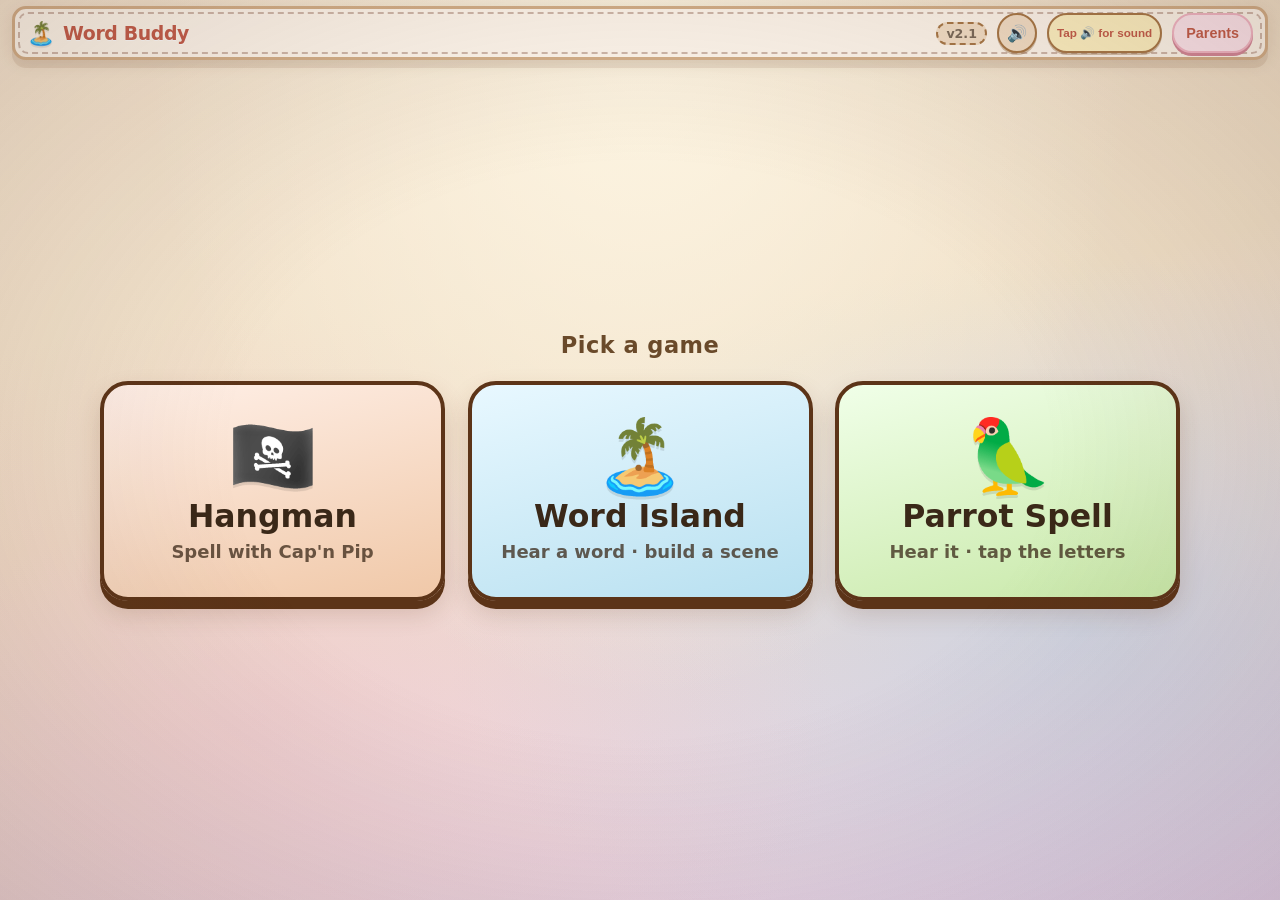
==== index.html @ f559cbad "Word Buddy v2.1: Parrot Spell — hear a word, tap letter tiles; per-game stars" ====
<!DOCTYPE html>
<html lang="en">
<head>
  <meta charset="UTF-8" />
  <meta name="viewport" content="width=device-width, initial-scale=1, viewport-fit=cover" />
  <meta name="theme-color" content="#E8886A" />
  <meta name="apple-mobile-web-app-capable" content="yes" />
  <meta name="apple-mobile-web-app-status-bar-style" content="default" />
  <meta name="apple-mobile-web-app-title" content="Word Buddy" />
  <meta name="application-name" content="Word Buddy" />
  <meta name="mobile-web-app-capable" content="yes" />
  <!-- Landscape is primary UX; orientation left free for Safari A2HS -->
  <meta name="description" content="Word Buddy: crafty spelling Hangman, Word Island build-a-scene, and Parrot Spell letter tiles. Savvas myView Grade 1 levels. Landscape-first for iPad. Offline PWA." />
  <link rel="manifest" href="manifest.webmanifest" />
  <link rel="icon" type="image/png" sizes="192x192" href="icons/icon-192.png" />
  <link rel="apple-touch-icon" href="icons/icon-192.png" />
  <link rel="stylesheet" href="css/style.css" />
  <title>Word Buddy — Hangman, Word Island &amp; Parrot Spell</title>
</head>
<body>
  <div id="app">
    <header class="top-bar">
      <button type="button" class="brand" id="btn-home" aria-label="Word Buddy home">
        <span class="brand-mark" aria-hidden="true">🏝️</span>
        <h1>Word Buddy</h1>
      </button>
      <div class="top-meta">
        <span class="version" title="App version">v2.1</span>
        <button type="button" id="btn-mute" class="mute-btn" aria-pressed="false" aria-label="Mute sound" title="Mute / unmute">🔊</button>
        <button type="button" id="sound-unlock-hint" class="sound-unlock-hint" aria-hidden="false" title="Tap to enable sound">Tap 🔊 for sound</button>
        <button type="button" id="btn-parents" class="linkish" aria-label="Parents: open word list">Parents</button>
      </div>
    </header>


    <!-- HOME MENU -->
    <main id="screen-home" class="screen" aria-label="Choose a game">
      <div class="home-hero">
        <p class="home-tag">Pick a game</p>
        <div class="home-games">
          <button type="button" id="home-hangman" class="home-game-card hangman-card">
            <span class="home-game-icon" aria-hidden="true">🏴‍☠️</span>
            <span class="home-game-title">Hangman</span>
            <span class="home-game-sub">Spell with Cap'n Pip</span>
          </button>
          <button type="button" id="home-island" class="home-game-card home-island-card">
            <span class="home-game-icon" aria-hidden="true">🏝️</span>
            <span class="home-game-title">Word Island</span>
            <span class="home-game-sub">Hear a word · build a scene</span>
          </button>
          <button type="button" id="home-spell" class="home-game-card home-spell-card">
            <span class="home-game-icon" aria-hidden="true">🦜</span>
            <span class="home-game-title">Parrot Spell</span>
            <span class="home-game-sub">Hear it · tap the letters</span>
          </button>
        </div>
      </div>
    </main>

    <!-- LEVEL MAP -->
    <main id="screen-map" class="screen hidden" aria-label="Level map">
      <div class="map-toolbar">
        <button type="button" id="map-back-home" class="btn secondary">← Games</button>
        <h2 id="map-title" class="map-title">Pick a week</h2>
        <button type="button" id="map-custom" class="btn secondary small hidden">My words</button>
      </div>
      <div id="level-map" class="level-map" role="list"></div>
    </main>

    <!-- PLAY SCREEN (Hangman) -->
    <main id="screen-play" class="screen hidden" aria-live="polite">
      <div class="game-nav">
        <button type="button" id="hangman-back" class="btn secondary small">← Weeks</button>
        <span id="hangman-level-label" class="game-level-label"></span>
      </div>
      <div id="confetti-layer" class="confetti-layer" aria-hidden="true"></div>
      <div id="ship-layer" class="ship-layer" aria-hidden="true">
        <div class="pirate-ship" aria-hidden="true">
          <svg class="pirate-ship-svg" viewBox="0 0 560 300" role="img" aria-label="Craft pirate galleon with Cap'n Pip">
            <defs>
              <linearGradient id="shipHullGrad" x1="0" y1="0" x2="0" y2="1">
                <stop offset="0%" stop-color="#E8C090"/>
                <stop offset="40%" stop-color="#C49050"/>
                <stop offset="100%" stop-color="#7A4820"/>
              </linearGradient>
              <linearGradient id="shipHullDark" x1="0" y1="0" x2="0" y2="1">
                <stop offset="0%" stop-color="#C49050"/>
                <stop offset="100%" stop-color="#5C3418"/>
              </linearGradient>
              <linearGradient id="sailFelt" x1="0" y1="0" x2="1" y2="1">
                <stop offset="0%" stop-color="#FFF8EE"/>
                <stop offset="100%" stop-color="#E8D4B8"/>
              </linearGradient>
              <linearGradient id="sailFeltWarm" x1="0" y1="0" x2="0" y2="1">
                <stop offset="0%" stop-color="#FFFCF5"/>
                <stop offset="100%" stop-color="#F0DCC0"/>
              </linearGradient>
              <linearGradient id="flagFelt" x1="0" y1="0" x2="1" y2="0">
                <stop offset="0%" stop-color="#E07060"/>
                <stop offset="100%" stop-color="#C45C4A"/>
              </linearGradient>
              <linearGradient id="deckFelt" x1="0" y1="0" x2="0" y2="1">
                <stop offset="0%" stop-color="#E0B878"/>
                <stop offset="100%" stop-color="#B88848"/>
              </linearGradient>
              <pattern id="shipCork" width="10" height="10" patternUnits="userSpaceOnUse">
                <circle cx="2" cy="3" r="1" fill="#A87848" opacity="0.35"/>
                <circle cx="7" cy="7" r="0.8" fill="#8B5A2B" opacity="0.25"/>
              </pattern>
              <radialGradient id="muzzleFlashGrad" cx="50%" cy="50%" r="50%">
                <stop offset="0%" stop-color="#FFF8C0" stop-opacity="1"/>
                <stop offset="45%" stop-color="#FFB040" stop-opacity="0.9"/>
                <stop offset="100%" stop-color="#E07040" stop-opacity="0"/>
              </radialGradient>
            </defs>

            <!-- soft water wake -->
            <ellipse class="ship-wake" cx="270" cy="268" rx="200" ry="16" fill="#A8E0F0" opacity="0.35"/>
            <path d="M50 262 Q160 248 270 262 T490 258" fill="none" stroke="#E8F8FF" stroke-width="3.5" stroke-dasharray="9 5" opacity="0.55"/>
            <path d="M80 272 Q200 266 300 274 T470 270" fill="none" stroke="#B8E8F5" stroke-width="2.5" stroke-dasharray="6 4" opacity="0.4"/>

            <!-- ===== HULL (classic multi-deck galleon, craft style) ===== -->
            <g class="ship-hull">
              <!-- lower hull belly -->
              <path d="M48 200
                       Q56 168 118 158
                       L420 152
                       Q500 156 528 188
                       Q520 210 500 228
                       Q420 252 270 258
                       Q120 252 56 228
                       Q44 216 48 200 Z"
                    fill="url(#shipHullGrad)" stroke="#5C3418" stroke-width="4"/>
              <path d="M48 200
                       Q56 168 118 158
                       L420 152
                       Q500 156 528 188
                       Q520 210 500 228
                       Q420 252 270 258
                       Q120 252 56 228
                       Q44 216 48 200 Z"
                    fill="url(#shipCork)" opacity="0.4"/>
              <!-- keel stripe -->
              <path d="M70 230 Q270 248 500 220" fill="none" stroke="#5C3418" stroke-width="3" opacity="0.45"/>

              <!-- mid deck / gun deck band -->
              <path d="M78 178 L455 170 Q478 172 490 186 L490 198 Q400 210 270 214 Q140 210 72 198 Z"
                    fill="url(#deckFelt)" stroke="#6B4226" stroke-width="2.5"/>
              <path d="M90 186 L470 178" fill="none" stroke="#8B5A2B" stroke-width="1.5" stroke-dasharray="5 3" opacity="0.5"/>

              <!-- forecastle (bow castle) -->
              <path d="M400 138 L500 142 L512 168 L400 168 Z"
                    fill="#D4A060" stroke="#6B4226" stroke-width="3"/>
              <path d="M400 138 L500 142 L512 168 L400 168 Z" fill="url(#shipCork)" opacity="0.3"/>
              <rect x="418" y="148" width="18" height="14" rx="3" fill="#8EC5E8" stroke="#5A90B0" stroke-width="2"/>
              <rect x="448" y="148" width="18" height="14" rx="3" fill="#8EC5E8" stroke="#5A90B0" stroke-width="2"/>
              <!-- bowsprit tip -->
              <path d="M512 155 L548 148 L512 162 Z" fill="#C49050" stroke="#6B4226" stroke-width="2"/>

              <!-- stern castle (aft) -->
              <path d="M55 130 L145 128 L152 178 L48 182 Q42 156 55 130 Z"
                    fill="#D4A060" stroke="#6B4226" stroke-width="3"/>
              <path d="M55 130 L145 128 L152 178 L48 182 Q42 156 55 130 Z" fill="url(#shipCork)" opacity="0.3"/>
              <!-- ornate stern windows (felt) -->
              <rect x="68" y="142" width="20" height="16" rx="3" fill="#8EC5E8" stroke="#5A90B0" stroke-width="2"/>
              <rect x="96" y="140" width="22" height="18" rx="3" fill="#8EC5E8" stroke="#5A90B0" stroke-width="2"/>
              <rect x="124" y="142" width="16" height="14" rx="3" fill="#8EC5E8" stroke="#5A90B0" stroke-width="2"/>
              <!-- gallery rail -->
              <path d="M58 132 L140 130" fill="none" stroke="#8B5A2B" stroke-width="2.5"/>
              <path d="M62 126 L62 132 M90 124 L90 131 M118 125 L118 131" stroke="#C49050" stroke-width="3" stroke-linecap="round"/>

              <!-- main cabin midships -->
              <rect x="210" y="132" width="100" height="42" rx="6" fill="#F4B07A" stroke="#C45C4A" stroke-width="3"/>
              <rect x="210" y="132" width="100" height="42" rx="6" fill="none" stroke="#E8886A" stroke-width="1.5" stroke-dasharray="3 2" opacity="0.55"/>
              <rect x="224" y="142" width="24" height="18" rx="3" fill="#8EC5E8" stroke="#5A90B0" stroke-width="2"/>
              <rect x="272" y="142" width="24" height="18" rx="3" fill="#8EC5E8" stroke="#5A90B0" stroke-width="2"/>

              <!-- gunwale rail stitch -->
              <path d="M70 168 Q180 158 300 160 T490 168" fill="none" stroke="#8B5A2B" stroke-width="2.5" stroke-dasharray="6 3" opacity="0.55"/>

              <!-- button portholes along hull -->
              <g class="ship-ports">
                <circle cx="175" cy="198" r="9" fill="#8EC5E8" stroke="#5A90B0" stroke-width="2.5"/>
                <circle cx="175" cy="198" r="3.5" fill="#FFF8EE" opacity="0.55"/>
                <circle cx="230" cy="200" r="9" fill="#8EC5E8" stroke="#5A90B0" stroke-width="2.5"/>
                <circle cx="230" cy="200" r="3.5" fill="#FFF8EE" opacity="0.55"/>
                <circle cx="285" cy="200" r="9" fill="#8EC5E8" stroke="#5A90B0" stroke-width="2.5"/>
                <circle cx="285" cy="200" r="3.5" fill="#FFF8EE" opacity="0.55"/>
                <circle cx="340" cy="198" r="9" fill="#8EC5E8" stroke="#5A90B0" stroke-width="2.5"/>
                <circle cx="340" cy="198" r="3.5" fill="#FFF8EE" opacity="0.55"/>
                <circle cx="395" cy="195" r="9" fill="#8EC5E8" stroke="#5A90B0" stroke-width="2.5"/>
                <circle cx="395" cy="195" r="3.5" fill="#FFF8EE" opacity="0.55"/>
              </g>

              <!-- ===== CANNONS (port broadside, craft barrels) ===== -->
              <g class="ship-cannons" aria-hidden="true">
                <!-- cannon 1 (aft) -->
                <g class="ship-cannon" transform="translate(165,188)">
                  <rect x="-6" y="-7" width="28" height="12" rx="3" fill="#4A4A58" stroke="#2A2A38" stroke-width="2"/>
                  <circle cx="-8" cy="-1" r="7" fill="#3A3A48" stroke="#1A1A28" stroke-width="1.5"/>
                  <rect x="18" y="-4" width="10" height="6" rx="1.5" fill="#2A2A38"/>
                  <circle class="cannon-flash cannon-flash-1" cx="-22" cy="-1" r="14" fill="url(#muzzleFlashGrad)"/>
                  <g class="cannon-smoke cannon-smoke-1">
                    <circle cx="-28" cy="-10" r="7" fill="#D8D0C8" opacity="0.55"/>
                    <circle cx="-38" cy="-18" r="5" fill="#E8E0D8" opacity="0.4"/>
                    <circle cx="-46" cy="-8" r="4" fill="#C8C0B8" opacity="0.35"/>
                  </g>
                  <circle class="cannon-ball cannon-ball-1" cx="-18" cy="-1" r="4.5" fill="#5A4A3A" stroke="#3A2A20" stroke-width="1"/>
                </g>
                <!-- cannon 2 (mid) -->
                <g class="ship-cannon" transform="translate(275,190)">
                  <rect x="-6" y="-7" width="28" height="12" rx="3" fill="#4A4A58" stroke="#2A2A38" stroke-width="2"/>
                  <circle cx="-8" cy="-1" r="7" fill="#3A3A48" stroke="#1A1A28" stroke-width="1.5"/>
                  <rect x="18" y="-4" width="10" height="6" rx="1.5" fill="#2A2A38"/>
                  <circle class="cannon-flash cannon-flash-2" cx="-22" cy="-1" r="14" fill="url(#muzzleFlashGrad)"/>
                  <g class="cannon-smoke cannon-smoke-2">
                    <circle cx="-28" cy="-10" r="7" fill="#D8D0C8" opacity="0.55"/>
                    <circle cx="-38" cy="-18" r="5" fill="#E8E0D8" opacity="0.4"/>
                    <circle cx="-46" cy="-8" r="4" fill="#C8C0B8" opacity="0.35"/>
                  </g>
                  <circle class="cannon-ball cannon-ball-2" cx="-18" cy="-1" r="4.5" fill="#5A4A3A" stroke="#3A2A20" stroke-width="1"/>
                </g>
                <!-- cannon 3 (fore) -->
                <g class="ship-cannon" transform="translate(385,186)">
                  <rect x="-6" y="-7" width="28" height="12" rx="3" fill="#4A4A58" stroke="#2A2A38" stroke-width="2"/>
                  <circle cx="-8" cy="-1" r="7" fill="#3A3A48" stroke="#1A1A28" stroke-width="1.5"/>
                  <rect x="18" y="-4" width="10" height="6" rx="1.5" fill="#2A2A38"/>
                  <circle class="cannon-flash cannon-flash-3" cx="-22" cy="-1" r="14" fill="url(#muzzleFlashGrad)"/>
                  <g class="cannon-smoke cannon-smoke-3">
                    <circle cx="-28" cy="-10" r="7" fill="#D8D0C8" opacity="0.55"/>
                    <circle cx="-38" cy="-18" r="5" fill="#E8E0D8" opacity="0.4"/>
                    <circle cx="-46" cy="-8" r="4" fill="#C8C0B8" opacity="0.35"/>
                  </g>
                  <circle class="cannon-ball cannon-ball-3" cx="-18" cy="-1" r="4.5" fill="#5A4A3A" stroke="#3A2A20" stroke-width="1"/>
                </g>
              </g>
            </g>

            <!-- ===== MASTS + SAILS + RIGGING (3-mast tall ship) ===== -->
            <g class="ship-rig">
              <!-- mizzen (aft) -->
              <rect x="118" y="18" width="7" height="120" rx="2.5" fill="#C49050" stroke="#6B4226" stroke-width="2"/>
              <!-- main -->
              <rect x="248" y="2" width="8" height="140" rx="3" fill="#C49050" stroke="#6B4226" stroke-width="2"/>
              <!-- fore -->
              <rect x="378" y="14" width="7" height="128" rx="2.5" fill="#C49050" stroke="#6B4226" stroke-width="2"/>

              <!-- yards (crossbeams) -->
              <rect x="78" y="36" width="88" height="5" rx="2" fill="#B88848" stroke="#6B4226" stroke-width="1.5"/>
              <rect x="88" y="78" width="72" height="4" rx="2" fill="#B88848" stroke="#6B4226" stroke-width="1.2"/>
              <rect x="198" y="18" width="110" height="6" rx="2" fill="#B88848" stroke="#6B4226" stroke-width="1.5"/>
              <rect x="208" y="58" width="96" height="5" rx="2" fill="#B88848" stroke="#6B4226" stroke-width="1.2"/>
              <rect x="218" y="98" width="80" height="4" rx="2" fill="#B88848" stroke="#6B4226" stroke-width="1.2"/>
              <rect x="338" y="30" width="90" height="5" rx="2" fill="#B88848" stroke="#6B4226" stroke-width="1.5"/>
              <rect x="348" y="72" width="76" height="4" rx="2" fill="#B88848" stroke="#6B4226" stroke-width="1.2"/>

              <!-- mizzen sails -->
              <path d="M125 42 L125 100 L185 88 L185 48 Z" fill="url(#sailFelt)" stroke="#C49A5C" stroke-width="2.5"/>
              <path d="M130 52 L178 58 M130 70 L176 74 M130 88 L174 90" fill="none" stroke="#D4B08A" stroke-width="1.4" stroke-dasharray="4 3" opacity="0.7"/>
              <path d="M125 84 L125 118 L168 108 L168 90 Z" fill="url(#sailFeltWarm)" stroke="#C49A5C" stroke-width="2"/>

              <!-- main sails (biggest) -->
              <path d="M256 24 L256 110 L338 92 L338 36 Z" fill="url(#sailFelt)" stroke="#C49A5C" stroke-width="3"/>
              <path d="M262 36 L328 44 M262 58 L326 64 M262 80 L324 84 M262 98 L320 100" fill="none" stroke="#D4B08A" stroke-width="1.5" stroke-dasharray="4 3" opacity="0.7"/>
              <path d="M256 64 L256 120 L320 108 L320 72 Z" fill="url(#sailFeltWarm)" stroke="#C49A5C" stroke-width="2.5"/>
              <path d="M256 105 L256 138 L300 128 L300 112 Z" fill="url(#sailFelt)" stroke="#C49A5C" stroke-width="2"/>

              <!-- fore sails -->
              <path d="M385 36 L385 105 L448 90 L448 44 Z" fill="url(#sailFelt)" stroke="#C49A5C" stroke-width="2.5"/>
              <path d="M390 48 L440 54 M390 68 L438 72 M390 88 L434 90" fill="none" stroke="#D4B08A" stroke-width="1.4" stroke-dasharray="4 3" opacity="0.7"/>
              <path d="M385 78 L385 120 L430 110 L430 86 Z" fill="url(#sailFeltWarm)" stroke="#C49A5C" stroke-width="2"/>

              <!-- staysail / jib toward bowsprit -->
              <path d="M385 48 L520 145 L385 130 Z" fill="url(#sailFelt)" stroke="#C49A5C" stroke-width="2" opacity="0.92"/>
              <path d="M395 70 L480 130 M400 95 L455 128" fill="none" stroke="#D4B08A" stroke-width="1.2" stroke-dasharray="3 2" opacity="0.55"/>

              <!-- yarn / twine rigging -->
              <g class="ship-rigging" fill="none" stroke="#C4A070" stroke-width="1.8" opacity="0.8">
                <path d="M121 20 L90 40 M121 20 L160 40"/>
                <path d="M121 40 L88 80 M121 40 L162 78"/>
                <path d="M252 6 L200 22 M252 6 L308 22"/>
                <path d="M252 22 L205 60 M252 22 L305 58"/>
                <path d="M252 60 L215 100 M252 60 L295 98"/>
                <path d="M381 16 L345 34 M381 16 L420 34"/>
                <path d="M381 34 L350 74 M381 34 L422 72"/>
                <!-- shrouds to hull -->
                <path d="M122 130 L95 168 M122 130 L148 168"/>
                <path d="M252 140 L220 170 M252 140 L285 170"/>
                <path d="M381 135 L355 165 M381 135 L410 165"/>
                <!-- stay lines between masts -->
                <path d="M125 30 L252 12 M252 20 L385 24" stroke-dasharray="5 3"/>
              </g>

              <!-- kid-safe craft flag (smiley skull — original, not IP) -->
              <g class="ship-flag" transform="translate(252,0)">
                <path d="M4 8 L4 -2 L68 10 L4 22 Z" fill="url(#flagFelt)" stroke="#8B3A30" stroke-width="2"/>
                <circle cx="28" cy="10" r="6" fill="#FFF8EE"/>
                <circle cx="42" cy="10" r="6" fill="#FFF8EE"/>
                <circle cx="28" cy="10" r="2.2" fill="#3A3A48"/>
                <circle cx="42" cy="10" r="2.2" fill="#3A3A48"/>
                <path d="M30 16 Q35 20 40 16" fill="none" stroke="#FFF8EE" stroke-width="2" stroke-linecap="round"/>
                <path d="M22 14 L48 18 M48 14 L22 18" stroke="#FFF8EE" stroke-width="2" stroke-linecap="round"/>
              </g>
            </g>

            <!-- craft crow on main mast -->
            <g transform="translate(240,0)">
              <ellipse cx="8" cy="6" rx="7" ry="5" fill="#5A7088" stroke="#3A4858" stroke-width="1.5"/>
              <path d="M2 4 Q-4 -2 2 2" fill="#5A7088"/>
              <circle cx="11" cy="5" r="1.2" fill="#FFE08A"/>
            </g>

            <!-- ===== CAP'N PIP on deck (celebrating) ===== -->
            <g class="ship-pip" transform="translate(330,100) scale(0.95)" aria-hidden="true">
              <g class="ship-pip-bounce">
              <!-- legs + boots -->
              <path d="M-10 52 L-12 72" fill="none" stroke="#5A8AD0" stroke-width="8" stroke-linecap="round"/>
              <path d="M10 52 L12 72" fill="none" stroke="#5A8AD0" stroke-width="8" stroke-linecap="round"/>
              <path d="M-22 70 L-2 70 L-1 80 L-23 80 Z" fill="#3A3A48" stroke="#1A1A28" stroke-width="1.2"/>
              <path d="M2 70 L22 70 L23 80 L1 80 Z" fill="#3A3A48" stroke="#1A1A28" stroke-width="1.2"/>
              <!-- body: striped shirt + red coat -->
              <path d="M-16 18 L16 18 L20 54 L-20 54 Z" fill="#F8F4FF" stroke="#5A8AD0" stroke-width="2"/>
              <line x1="-15" y1="26" x2="15" y2="26" stroke="#5A8AD0" stroke-width="3.5"/>
              <line x1="-16" y1="34" x2="16" y2="34" stroke="#5A8AD0" stroke-width="3.5"/>
              <line x1="-17" y1="42" x2="17" y2="42" stroke="#5A8AD0" stroke-width="3.5"/>
              <line x1="-18" y1="50" x2="18" y2="50" stroke="#5A8AD0" stroke-width="3.5"/>
              <path d="M-20 16 L0 20 L20 16 L24 46 L14 54 L-14 54 L-24 46 Z" fill="#D05048" fill-opacity="0.95" stroke="#8B2E28" stroke-width="2"/>
              <circle cx="-4" cy="30" r="3" fill="#F0D060" stroke="#C4A020" stroke-width="1"/>
              <circle cx="4" cy="30" r="3" fill="#F0D060" stroke="#C4A020" stroke-width="1"/>
              <circle cx="-4" cy="40" r="3" fill="#F0D060" stroke="#C4A020" stroke-width="1"/>
              <circle cx="4" cy="40" r="3" fill="#F0D060" stroke="#C4A020" stroke-width="1"/>
              <!-- arms raised celebrate -->
              <g class="ship-pip-arms">
                <path d="M-18 22 Q-34 6 -40 -8" fill="none" stroke="#F0C898" stroke-width="7" stroke-linecap="round"/>
                <circle cx="-41" cy="-10" r="5.5" fill="#F0C898" stroke="#C48858" stroke-width="1.5"/>
                <path d="M18 22 Q34 4 42 -10" fill="none" stroke="#F0C898" stroke-width="7" stroke-linecap="round"/>
                <circle cx="43" cy="-12" r="5.5" fill="#F0C898" stroke="#C48858" stroke-width="1.5"/>
              </g>
              <!-- head -->
              <circle cx="0" cy="-6" r="20" fill="#F0C898" stroke="#C48858" stroke-width="2.5"/>
              <ellipse cx="0" cy="-2" rx="14" ry="12" fill="#F8D8B0" opacity="0.4"/>
              <!-- bandana + hat -->
              <path d="M-18 -14 Q0 -30 18 -14 L18 -4 Q0 -18 -18 -4 Z" fill="#E07060" stroke="#B04840" stroke-width="1.5"/>
              <ellipse cx="0" cy="-22" rx="23" ry="7" fill="#3A3A48" stroke="#1A1A28" stroke-width="1.5"/>
              <path d="M-16 -22 Q-14 -40 0 -42 Q14 -40 16 -22 Z" fill="#3A3A48" stroke="#1A1A28" stroke-width="1.5"/>
              <circle cx="0" cy="-32" r="5.5" fill="#FFF8E8" stroke="#C4B898" stroke-width="1"/>
              <circle cx="-2" cy="-33" r="1.2" fill="#3A3A48"/>
              <circle cx="2" cy="-33" r="1.2" fill="#3A3A48"/>
              <path d="M-6 -27 L6 -24 M6 -27 L-6 -24" stroke="#FFF8E8" stroke-width="1.6" stroke-linecap="round"/>
              <!-- yarn knot -->
              <circle cx="18" cy="-8" r="4.5" fill="#C45048" stroke="#903830" stroke-width="1"/>
              <path d="M20 -9 L28 -16 M20 -6 L30 -2" stroke="#C45048" stroke-width="3" stroke-linecap="round"/>
              <!-- eye + patch + smile -->
              <circle cx="-7" cy="-4" r="4" fill="#FFF8E8" stroke="#5A4A3A" stroke-width="1.5"/>
              <circle cx="-7" cy="-4" r="2" fill="#3A4A5A"/>
              <circle cx="-6" cy="-5" r="0.8" fill="#fff" opacity="0.8"/>
              <ellipse cx="8" cy="-4" rx="5.5" ry="4.5" fill="#2A2A38" stroke="#1A1A28" stroke-width="1"/>
              <path d="M-16 -10 Q0 -16 16 -10" fill="none" stroke="#2A2A38" stroke-width="2.2" stroke-linecap="round"/>
              <path d="M-8 6 Q0 16 10 6" fill="none" stroke="#8B5A3A" stroke-width="2" stroke-linecap="round" stroke-dasharray="2.5 1.5"/>
              <circle cx="-14" cy="2" r="3" fill="#F4A090" opacity="0.5"/>
              <circle cx="14" cy="2" r="3" fill="#F4A090" opacity="0.5"/>
              <!-- tiny sparkle celebrate -->
              <g class="ship-pip-sparkles">
                <path d="M-48 -18 l2 5 5 2 -5 2 -2 5 -2 -5 -5 -2 5 -2 z" fill="#FFE08A" opacity="0.9"/>
                <path d="M48 -22 l1.5 4 4 1.5 -4 1.5 -1.5 4 -1.5 -4 -4 -1.5 4 -1.5 z" fill="#FFD93D" opacity="0.85"/>
              </g>
              </g>
            </g>

          </svg>
        </div>
      </div>

      <div class="play-layout">
      <section class="stage beach-stage" aria-label="Craft beach pirate buddy stage">
        <div class="beach-frame">
          <svg id="hangman" viewBox="0 0 360 280" role="img" aria-labelledby="hangman-title">
            <title id="hangman-title">Craft-world pirate buddy hanging from a cartoon noose under a big cardboard gallows</title>
            <defs>
              <!-- Felt sky -->
              <linearGradient id="skyGrad" x1="0" y1="0" x2="0" y2="1">
                <stop offset="0%" stop-color="#C8E4F5"/>
                <stop offset="55%" stop-color="#D8ECF8"/>
                <stop offset="100%" stop-color="#E8F4FA"/>
              </linearGradient>
              <!-- Fabric water -->
              <linearGradient id="waterGrad" x1="0" y1="0" x2="0" y2="1">
                <stop offset="0%" stop-color="#6EC4D8"/>
                <stop offset="100%" stop-color="#4AA8C0"/>
              </linearGradient>
              <!-- Cork / felt sand -->
              <linearGradient id="sandGrad" x1="0" y1="0" x2="0" y2="1">
                <stop offset="0%" stop-color="#F0D8A8"/>
                <stop offset="100%" stop-color="#D8B878"/>
              </linearGradient>
              <!-- Cardboard wood -->
              <linearGradient id="woodGrad" x1="0" y1="0" x2="1" y2="1">
                <stop offset="0%" stop-color="#E0B878"/>
                <stop offset="50%" stop-color="#C49050"/>
                <stop offset="100%" stop-color="#A87038"/>
              </linearGradient>
              <linearGradient id="plankGrad" x1="0" y1="0" x2="0" y2="1">
                <stop offset="0%" stop-color="#E8C090"/>
                <stop offset="100%" stop-color="#C08848"/>
              </linearGradient>
              <pattern id="feltDots" width="12" height="12" patternUnits="userSpaceOnUse">
                <circle cx="3" cy="3" r="1.2" fill="#fff" opacity="0.25"/>
                <circle cx="9" cy="8" r="0.9" fill="#A8C8E0" opacity="0.2"/>
              </pattern>
              <pattern id="fabricWeave" width="8" height="8" patternUnits="userSpaceOnUse">
                <path d="M0 4 H8 M4 0 V8" stroke="#3A90A8" stroke-width="0.6" opacity="0.25"/>
              </pattern>
              <pattern id="corkSpeck" width="10" height="10" patternUnits="userSpaceOnUse">
                <circle cx="2" cy="3" r="1" fill="#B88850" opacity="0.35"/>
                <circle cx="7" cy="7" r="0.8" fill="#A07040" opacity="0.25"/>
              </pattern>
              <clipPath id="stageClip">
                <rect x="0" y="0" width="360" height="280" rx="16"/>
              </clipPath>
            </defs>

            <g clip-path="url(#stageClip)">
              <!-- ===== CRAFT BEACH DIORAMA ===== -->
              <g id="beach-bg" aria-hidden="true">
                <rect x="0" y="0" width="360" height="280" fill="url(#skyGrad)"/>
                <rect x="0" y="0" width="360" height="150" fill="url(#feltDots)"/>
                <!-- felt sun (button-ish) -->
                <circle cx="300" cy="38" r="26" fill="#FFE08A" stroke="#E8C060" stroke-width="3"/>
                <circle cx="300" cy="38" r="18" fill="none" stroke="#F0D070" stroke-width="1.5" stroke-dasharray="3 3" opacity="0.7"/>
                <circle cx="292" cy="32" r="3" fill="#FFF8D0" opacity="0.7"/>
                <!-- v1.8: water/horizon palms removed; sand palm kept below -->
                <!-- fabric ocean -->
                <path d="M0 138 Q90 122 180 138 T360 136 L360 188 L0 188 Z" fill="url(#waterGrad)"/>
                <path d="M0 138 Q90 122 180 138 T360 136 L360 188 L0 188 Z" fill="url(#fabricWeave)"/>
                <!-- yarn wave stitches -->
                <path d="M0 148 Q70 140 140 152 T280 146 T360 154" fill="none" stroke="#E8F8FF" stroke-width="2.5" stroke-dasharray="6 4" opacity="0.7"/>
                <path d="M0 160 Q90 154 180 164 T360 158" fill="none" stroke="#A8E0F0" stroke-width="2" stroke-dasharray="4 5" opacity="0.5"/>
                <!-- felt shark fin cutout — swims along ocean (v1.20) -->
                <g id="shark-fin" transform="translate(40,148)">
                  <g class="shark-fin-body">
                    <path d="M0 20 L15 -2 L24 20 Z" fill="#5A7088" stroke="#3A4858" stroke-width="2"/>
                    <path d="M0 20 L15 -2 L24 20 Z" fill="none" stroke="#8AA0B0" stroke-width="1.2" stroke-dasharray="2 2" opacity="0.6"/>
                    <circle cx="12" cy="14" r="1.8" fill="#3A4858"/>
                  </g>
                </g>
                <!-- cork sand -->
                <path d="M0 178 Q100 168 180 182 T360 176 L360 280 L0 280 Z" fill="url(#sandGrad)"/>
                <path d="M0 178 Q100 168 180 182 T360 176 L360 280 L0 280 Z" fill="url(#corkSpeck)"/>
                <ellipse cx="48" cy="230" rx="20" ry="5" fill="#C4A060" opacity="0.3"/>
                <ellipse cx="210" cy="248" rx="28" ry="6" fill="#C4A060" opacity="0.25"/>
                <ellipse cx="320" cy="220" rx="16" ry="4" fill="#C4A060" opacity="0.3"/>
                <!-- near cardboard palm + felt fronds -->
                <g transform="translate(8,118)">
                  <path d="M26 100 Q20 55 32 6" fill="none" stroke="#C49A5C" stroke-width="9" stroke-linecap="round"/>
                  <path d="M26 100 Q20 55 32 6" fill="none" stroke="#A87840" stroke-width="2" stroke-dasharray="4 3" opacity="0.5"/>
                  <path d="M32 10 Q6 -6 -14 22" fill="#7AB860" stroke="#4A8838" stroke-width="2"/>
                  <path d="M32 12 Q60 -4 74 26" fill="#7AB860" stroke="#4A8838" stroke-width="2"/>
                  <path d="M30 18 Q8 32 -2 54" fill="#6AA850" stroke="#3A7828" stroke-width="1.5"/>
                  <path d="M34 18 Q58 34 66 54" fill="#6AA850" stroke="#3A7828" stroke-width="1.5"/>
                  <!-- stitch on leaves -->
                  <path d="M32 10 Q18 4 4 16" fill="none" stroke="#5A9840" stroke-width="1" stroke-dasharray="2 2" opacity="0.6"/>
                  <ellipse cx="18" cy="108" rx="12" ry="5" fill="#5C4030" opacity="0.2"/>
                  <!-- cork coconuts -->
                  <circle cx="28" cy="22" r="5" fill="#C49050" stroke="#8B5A2B" stroke-width="1.5"/>
                  <circle cx="36" cy="20" r="4" fill="#D4A060" stroke="#8B5A2B" stroke-width="1.5"/>
                </g>
                <!-- button shells -->
                <circle cx="72" cy="242" r="7" fill="#F4B8C8" stroke="#D4889A" stroke-width="2"/>
                <circle cx="72" cy="242" r="2.5" fill="#fff" opacity="0.5"/>
                <circle cx="290" cy="252" r="6" fill="#FFF0D0" stroke="#E0C890" stroke-width="2"/>
                <circle cx="290" cy="252" r="2" fill="#E0C890" opacity="0.6"/>

                <!-- ===== CRAFT PROPS (v1.6–v1.8) — felt/cardboard beach toys ===== -->
                <!-- felt/cardboard seagulls in the sky -->
                <g id="seagulls" aria-hidden="true">
                  <g class="seagull sg1" transform="translate(48,42)">
                    <path d="M0 8 Q8 0 16 8 Q24 0 32 8" fill="none" stroke="#F8F4EE" stroke-width="3.5" stroke-linecap="round"/>
                    <path d="M0 8 Q8 0 16 8 Q24 0 32 8" fill="none" stroke="#C4B8A0" stroke-width="1.2" stroke-dasharray="2 2" opacity="0.55"/>
                    <circle cx="16" cy="9" r="2.2" fill="#FFF8F0" stroke="#C4B8A0" stroke-width="1"/>
                  </g>
                  <g class="seagull sg2" transform="translate(130,28)">
                    <path d="M0 6 Q6 -1 12 6 Q18 -1 24 6" fill="none" stroke="#FFF8EE" stroke-width="2.8" stroke-linecap="round"/>
                    <path d="M0 6 Q6 -1 12 6 Q18 -1 24 6" fill="none" stroke="#B8A888" stroke-width="1" stroke-dasharray="2 2" opacity="0.5"/>
                  </g>
                  <g class="seagull sg3" transform="translate(220,48)">
                    <path d="M0 7 Q7 0 14 7 Q21 0 28 7" fill="none" stroke="#F8F0E4" stroke-width="3" stroke-linecap="round"/>
                    <path d="M0 7 Q7 0 14 7 Q21 0 28 7" fill="none" stroke="#C4B8A0" stroke-width="1.1" stroke-dasharray="2 2" opacity="0.5"/>
                    <circle cx="14" cy="8" r="1.8" fill="#FFF8F0" stroke="#C4B8A0" stroke-width="0.9"/>
                  </g>
                </g>

                <!-- cardboard treasure chest OPEN on the sand (lid up, treasure visible) -->
                <g id="treasure-chest" transform="translate(28,218)" aria-hidden="true">
                  <!-- shadow -->
                  <ellipse cx="28" cy="44" rx="28" ry="5" fill="#5C4030" opacity="0.22"/>
                  <!-- open lid hinged back (behind body) -->
                  <g id="chest-lid-open" transform="translate(4,18) rotate(-72 0 0)">
                    <path d="M0 2 Q24 -16 48 2 L48 8 L0 8 Z" fill="#D4A060" stroke="#6B4226" stroke-width="2.5"/>
                    <path d="M6 -2 Q24 -12 42 -2" fill="none" stroke="#8B5A2B" stroke-width="1.2" stroke-dasharray="3 2" opacity="0.55"/>
                    <rect x="0" y="5" width="48" height="3" fill="#E8C060" stroke="#A88830" stroke-width="0.8"/>
                    <!-- inner lid felt -->
                    <path d="M3 7 Q24 -8 45 7 L45 8 L3 8 Z" fill="#8B5A2B" opacity="0.35"/>
                  </g>
                  <!-- chest body -->
                  <rect x="4" y="20" width="48" height="24" rx="4" fill="#C49050" stroke="#6B4226" stroke-width="2.5"/>
                  <rect x="4" y="20" width="48" height="24" rx="4" fill="url(#corkSpeck)" opacity="0.35"/>
                  <!-- dark open mouth / inner cavity -->
                  <rect x="8" y="22" width="40" height="12" rx="2" fill="#5C4030" opacity="0.55"/>
                  <!-- TREASURE pile (coins + gems) -->
                  <g id="chest-treasure">
                    <!-- gold coin stack -->
                    <ellipse cx="18" cy="30" rx="6" ry="3.2" fill="#F0D060" stroke="#A88830" stroke-width="1.2"/>
                    <ellipse cx="18" cy="28" rx="6" ry="3.2" fill="#FFE08A" stroke="#A88830" stroke-width="1.2"/>
                    <ellipse cx="18" cy="26" rx="5.5" ry="2.8" fill="#F8E070" stroke="#A88830" stroke-width="1"/>
                    <circle cx="18" cy="26" r="1.6" fill="#A88830" opacity="0.45"/>
                    <ellipse cx="28" cy="32" rx="5.5" ry="2.8" fill="#F0D060" stroke="#A88830" stroke-width="1.1"/>
                    <ellipse cx="28" cy="30" rx="5.5" ry="2.8" fill="#FFE08A" stroke="#A88830" stroke-width="1.1"/>
                    <ellipse cx="38" cy="31" rx="5" ry="2.6" fill="#F8E070" stroke="#A88830" stroke-width="1"/>
                    <ellipse cx="38" cy="29" rx="5" ry="2.6" fill="#FFE08A" stroke="#A88830" stroke-width="1"/>
                    <!-- felt gems -->
                    <path d="M22 24 L26 20 L30 24 L26 28 Z" fill="#6AC8E8" stroke="#3A88A8" stroke-width="1"/>
                    <path d="M12 33 L15 29 L18 33 L15 36 Z" fill="#E07060" stroke="#A04038" stroke-width="1"/>
                    <path d="M33 24 L36 21 L39 24 L36 27 Z" fill="#7AD070" stroke="#3A8840" stroke-width="1"/>
                    <circle cx="42" cy="34" r="2.4" fill="#C070E0" stroke="#8040A0" stroke-width="1"/>
                    <!-- tiny sparkle stitches -->
                    <circle cx="24" cy="22" r="1.2" fill="#FFF8D0"/>
                    <circle cx="34" cy="27" r="1" fill="#FFF8D0"/>
                  </g>
                  <!-- front lip / metal band -->
                  <rect x="4" y="32" width="48" height="4" fill="#E8C060" stroke="#A88830" stroke-width="1"/>
                  <rect x="4" y="40" width="48" height="3" fill="#E8C060" stroke="#A88830" stroke-width="1"/>
                  <!-- lock hanging open on front -->
                  <rect x="22" y="30" width="12" height="9" rx="2" fill="#F0D060" stroke="#A88830" stroke-width="1.5"/>
                  <circle cx="28" cy="34.5" r="2" fill="#8B5A2B"/>
                  <path d="M28 30 V26" fill="none" stroke="#A88830" stroke-width="1.5" stroke-linecap="round"/>
                </g>

              </g>

              <!-- ===== CARDBOARD / CORK GALLOWS + PLANK (v1.5 bigger) ===== -->
              <g id="gallows" aria-hidden="true">
                <!-- support posts (chunkier) -->
                <rect x="94" y="206" width="14" height="44" rx="4" fill="#A87848" stroke="#6B4226" stroke-width="2.5"/>
                <rect x="252" y="206" width="14" height="44" rx="4" fill="#A87848" stroke="#6B4226" stroke-width="2.5"/>
                <!-- cork plank stage (wider / taller) -->
                <rect x="86" y="190" width="188" height="20" rx="5" fill="url(#plankGrad)" stroke="#6B4226" stroke-width="3"/>
                <rect x="86" y="190" width="188" height="20" rx="5" fill="url(#corkSpeck)" opacity="0.5"/>
                <line x1="120" y1="193" x2="120" y2="207" stroke="#8B5A2B" stroke-width="1.4" stroke-dasharray="2 2" opacity="0.55"/>
                <line x1="240" y1="193" x2="240" y2="207" stroke="#8B5A2B" stroke-width="1.4" stroke-dasharray="2 2" opacity="0.55"/>
                <!-- stitch edge on plank -->
                <rect x="90" y="194" width="180" height="12" rx="3" fill="none" stroke="#8B5A2B" stroke-width="1.2" stroke-dasharray="3 2" opacity="0.4"/>
                <!-- trap hole + flaps centered under character (x=198) -->
                <rect id="trap-hole" x="166" y="193" width="64" height="14" rx="1" fill="#3D2A1A"/>
                <g id="trap-door">
                  <g id="trap-left" class="trap-flap">
                    <rect x="166" y="193" width="32" height="14" rx="2" fill="#D4A060" stroke="#6B4226" stroke-width="1.5"/>
                    <line x1="174" y1="195" x2="174" y2="205" stroke="#8B5A2B" stroke-width="1" stroke-dasharray="2 1" opacity="0.6"/>
                    <circle cx="192" cy="200" r="2.4" fill="#5C4030" stroke="#3A2818" stroke-width="0.8"/>
                  </g>
                  <g id="trap-right" class="trap-flap">
                    <rect x="198" y="193" width="32" height="14" rx="2" fill="#C49050" stroke="#6B4226" stroke-width="1.5"/>
                    <line x1="222" y1="195" x2="222" y2="205" stroke="#8B5A2B" stroke-width="1" stroke-dasharray="2 1" opacity="0.6"/>
                    <circle cx="204" cy="200" r="2.4" fill="#5C4030" stroke="#3A2818" stroke-width="0.8"/>
                  </g>
                </g>
                <!-- cardboard upright (taller + thicker) -->
                <rect x="104" y="20" width="22" height="172" rx="5" fill="url(#woodGrad)" stroke="#6B4226" stroke-width="3"/>
                <line x1="115" y1="30" x2="115" y2="180" stroke="#8B5A2B" stroke-width="1.8" stroke-dasharray="6 3" opacity="0.45"/>
                <!-- crossbeam cardboard (longer + thicker) -->
                <rect x="104" y="20" width="132" height="18" rx="5" fill="url(#woodGrad)" stroke="#6B4226" stroke-width="3"/>
                <line x1="112" y1="29" x2="226" y2="29" stroke="#8B5A2B" stroke-width="1.4" stroke-dasharray="5 3" opacity="0.4"/>
                <path d="M128 48 L178 34" fill="none" stroke="#A87848" stroke-width="9" stroke-linecap="round"/>
                <path d="M128 48 L178 34" fill="none" stroke="#6B4226" stroke-width="2.5" stroke-linecap="round" stroke-dasharray="3 2" opacity="0.5"/>
                <!-- yarn rope + cartoon noose (stays on gallows; character hangs from this) -->
                <g id="rope-noose" aria-hidden="true">
                  <path id="hang-rope" d="M198 38 L198 78" fill="none" stroke="#C4A070" stroke-width="5" stroke-linecap="round"/>
                  <path d="M198 38 L198 78" fill="none" stroke="#A88850" stroke-width="1.8" stroke-dasharray="2 2" opacity="0.6"/>
                  <!-- knot above loop -->
                  <ellipse cx="198" cy="76" rx="5" ry="4" fill="#C4A070" stroke="#8B6A40" stroke-width="1.5"/>
                  <ellipse cx="198" cy="76" rx="2" ry="1.5" fill="#A88850" opacity="0.5"/>
                  <!-- kid-safe classic hangman noose silhouette (around neck) -->
                  <ellipse id="noose-loop" cx="198" cy="90" rx="15" ry="11" fill="none" stroke="#C4A070" stroke-width="4"/>
                  <ellipse cx="198" cy="90" rx="15" ry="11" fill="none" stroke="#A88850" stroke-width="1.5" stroke-dasharray="2 2" opacity="0.55"/>
                  <!-- small coil hint -->
                  <path d="M183 88 Q178 90 183 92" fill="none" stroke="#C4A070" stroke-width="2.5" stroke-linecap="round"/>
                </g>
                <ellipse cx="115" cy="206" rx="20" ry="6" fill="#5C4030" opacity="0.3"/>
              </g>

              <!-- ===== DUST PUFF (trap burst on lose) ===== -->
              <g id="dust-puff" class="dust-puff" opacity="0" pointer-events="none" aria-hidden="true">
                <ellipse class="dust-cloud d1" cx="198" cy="200" rx="12" ry="8" fill="#E8D4B0" stroke="#C4A070" stroke-width="1.5"/>
                <ellipse class="dust-cloud d2" cx="178" cy="198" rx="10" ry="7" fill="#D8C098" stroke="#B89060" stroke-width="1.2"/>
                <ellipse class="dust-cloud d3" cx="218" cy="198" rx="10" ry="7" fill="#E0C8A0" stroke="#B89060" stroke-width="1.2"/>
                <ellipse class="dust-cloud d4" cx="188" cy="188" rx="8" ry="6" fill="#F0E0C0" stroke="#C4A070" stroke-width="1"/>
                <ellipse class="dust-cloud d5" cx="208" cy="188" rx="8" ry="6" fill="#E8D4B0" stroke="#C4A070" stroke-width="1"/>
                <circle class="dust-speck s1" cx="170" cy="192" r="3" fill="#C4A070"/>
                <circle class="dust-speck s2" cx="226" cy="194" r="2.5" fill="#D4B888"/>
                <circle class="dust-speck s3" cx="198" cy="182" r="2.8" fill="#E0C090"/>
                <circle class="dust-speck s4" cx="160" cy="204" r="2" fill="#B89868"/>
                <circle class="dust-speck s5" cx="236" cy="202" r="2.2" fill="#C4A070"/>
                <!-- craft stitch rings -->
                <circle class="dust-ring r1" cx="198" cy="200" r="16" fill="none" stroke="#C4A070" stroke-width="1.5" stroke-dasharray="3 2" opacity="0.7"/>
                <circle class="dust-ring r2" cx="198" cy="200" r="10" fill="none" stroke="#E8D4B0" stroke-width="2" stroke-dasharray="2 2" opacity="0.8"/>
              </g>

              <!-- ===== ACTOR — smaller craft Pip / skeleton HANGING from noose (neck pivot) ===== -->
              <g id="actor" class="actor hanging">
                <!-- pivot at neck (local ~132) → visual ~90 under noose; feet float above plank -->
                <g id="actor-scale" transform="translate(198 90) scale(0.68) translate(-198 -132)">
                <g id="char-pip" class="character" data-char="pip">
                  <!-- 1. Felt head + yarn bandana + button eye + stitch grin -->
                  <g class="part part-1 hidden">
                    <!-- felt head -->
                    <circle cx="198" cy="108" r="27" fill="#F0C898" stroke="#C48858" stroke-width="3"/>
                    <circle cx="198" cy="108" r="27" fill="none" stroke="#D4A070" stroke-width="1.5" stroke-dasharray="3 2" opacity="0.55"/>
                    <ellipse cx="198" cy="112" rx="20" ry="18" fill="#F8D8B0" opacity="0.4"/>
                    <!-- yarn / felt bandana -->
                    <path d="M173 98 Q198 76 223 98 L223 110 Q198 92 173 110 Z" fill="#E07060" stroke="#B04840" stroke-width="2"/>
                    <circle cx="184" cy="96" r="3.2" fill="#FFF0F0" opacity="0.85"/>
                    <circle cx="198" cy="89" r="3" fill="#FFF0F0" opacity="0.85"/>
                    <circle cx="212" cy="96" r="3.2" fill="#FFF0F0" opacity="0.85"/>
                    <!-- yarn knot tassels -->
                    <circle cx="223" cy="102" r="6" fill="#C45048" stroke="#903830" stroke-width="1.5"/>
                    <path d="M226 100 L238 90 M226 105 L240 110" stroke="#C45048" stroke-width="4" stroke-linecap="round"/>
                    <path d="M226 100 L238 90 M226 105 L240 110" stroke="#E88880" stroke-width="1.5" stroke-dasharray="2 2" opacity="0.7"/>
                    <!-- felt pirate hat -->
                    <ellipse cx="198" cy="85" rx="31" ry="10" fill="#3A3A48" stroke="#1A1A28" stroke-width="2"/>
                    <path d="M175 85 Q178 60 198 56 Q218 60 221 85 Z" fill="#3A3A48" stroke="#1A1A28" stroke-width="2"/>
                    <!-- button skull emblem -->
                    <circle cx="198" cy="70" r="8" fill="#FFF8E8" stroke="#C4B898" stroke-width="1.5"/>
                    <circle cx="195" cy="69" r="1.8" fill="#3A3A48"/>
                    <circle cx="201" cy="69" r="1.8" fill="#3A3A48"/>
                    <path d="M195 74 Q198 76 201 74" fill="none" stroke="#3A3A48" stroke-width="1.2"/>
                    <path d="M189 77 L207 81 M207 77 L189 81" stroke="#FFF8E8" stroke-width="2.2" stroke-linecap="round"/>
                    <!-- button eye (left) -->
                    <circle cx="188" cy="110" r="5.5" fill="#FFF8E8" stroke="#5A4A3A" stroke-width="2"/>
                    <circle cx="188" cy="110" r="2.8" fill="#3A4A5A"/>
                    <circle cx="189.5" cy="108.5" r="1.2" fill="#fff" opacity="0.8"/>
                    <!-- felt eye patch -->
                    <ellipse cx="208" cy="110" rx="7.5" ry="6.5" fill="#2A2A38" stroke="#1A1A28" stroke-width="1.5"/>
                    <path d="M176 101 Q198 94 220 101" fill="none" stroke="#2A2A38" stroke-width="3" stroke-linecap="round"/>
                    <!-- stitch smile -->
                    <path d="M185 121 Q198 134 211 121" fill="none" stroke="#8B5A3A" stroke-width="2.5" stroke-linecap="round" stroke-dasharray="3 2"/>
                    <path d="M189 123 Q198 130 207 123" fill="#fff" opacity="0.75"/>
                    <!-- rosy felt cheeks -->
                    <circle cx="177" cy="116" r="4.5" fill="#F4A090" opacity="0.5"/>
                    <circle cx="219" cy="116" r="4.5" fill="#F4A090" opacity="0.5"/>
                  </g>
                  <!-- 2. Cloth striped shirt + felt red coat + button gold -->
                  <g class="part part-2 hidden">
                    <path d="M180 134 L216 134 L220 178 L176 178 Z" fill="#F8F4FF" stroke="#5A8AD0" stroke-width="2.5"/>
                    <!-- cloth stripes -->
                    <line x1="178" y1="142" x2="218" y2="142" stroke="#5A8AD0" stroke-width="4.5"/>
                    <line x1="177" y1="152" x2="219" y2="152" stroke="#5A8AD0" stroke-width="4.5"/>
                    <line x1="176" y1="162" x2="220" y2="162" stroke="#5A8AD0" stroke-width="4.5"/>
                    <line x1="176" y1="172" x2="220" y2="172" stroke="#5A8AD0" stroke-width="4.5"/>
                    <!-- stitch seams on shirt -->
                    <path d="M180 136 L176 176" fill="none" stroke="#8AB0E0" stroke-width="1" stroke-dasharray="2 2" opacity="0.5"/>
                    <path d="M216 136 L220 176" fill="none" stroke="#8AB0E0" stroke-width="1" stroke-dasharray="2 2" opacity="0.5"/>
                    <!-- felt red coat -->
                    <path d="M174 134 L198 138 L222 134 L228 168 L216 178 L180 178 L168 168 Z" fill="#D05048" fill-opacity="0.95" stroke="#8B2E28" stroke-width="2.5"/>
                    <path d="M174 134 L198 138 L222 134 L228 168 L216 178 L180 178 L168 168 Z" fill="none" stroke="#F08078" stroke-width="1.2" stroke-dasharray="3 2" opacity="0.55"/>
                    <path d="M198 138 L198 178" stroke="#8B2E28" stroke-width="1.5" stroke-dasharray="3 2" opacity="0.55"/>
                    <!-- button gold fasteners -->
                    <circle cx="192" cy="148" r="4" fill="#F0D060" stroke="#C4A020" stroke-width="1.5"/>
                    <circle cx="192" cy="148" r="1.5" fill="#C4A020"/>
                    <circle cx="192" cy="160" r="4" fill="#F0D060" stroke="#C4A020" stroke-width="1.5"/>
                    <circle cx="192" cy="160" r="1.5" fill="#C4A020"/>
                    <circle cx="204" cy="148" r="4" fill="#F0D060" stroke="#C4A020" stroke-width="1.5"/>
                    <circle cx="204" cy="148" r="1.5" fill="#C4A020"/>
                    <circle cx="204" cy="160" r="4" fill="#F0D060" stroke="#C4A020" stroke-width="1.5"/>
                    <circle cx="204" cy="160" r="1.5" fill="#C4A020"/>
                    <!-- coat tails (reactive sway on impact) -->
                    <g class="sway-limb sway-coat-l" data-pivot="174 168">
                      <path d="M170 166 Q166 178 168 188 Q174 184 178 176 L174 166 Z" fill="#D05048" stroke="#8B2E28" stroke-width="1.5"/>
                      <path d="M172 170 Q170 178 172 184" fill="none" stroke="#F08078" stroke-width="0.8" stroke-dasharray="2 1" opacity="0.5"/>
                    </g>
                    <g class="sway-limb sway-coat-r" data-pivot="222 168">
                      <path d="M222 166 Q230 178 228 188 Q222 184 218 176 L222 166 Z" fill="#D05048" stroke="#8B2E28" stroke-width="1.5"/>
                      <path d="M224 170 Q226 178 224 184" fill="none" stroke="#F08078" stroke-width="0.8" stroke-dasharray="2 1" opacity="0.5"/>
                    </g>
                  </g>
                  <!-- 3. Left arm — felt tube dangling (hanging pose) -->
                  <g class="part part-3 sway-limb sway-arm-l hidden">
                    <path d="M176 142 Q166 162 158 186" fill="none" stroke="#F0C898" stroke-width="9" stroke-linecap="round"/>
                    <path d="M176 142 Q166 162 158 186" fill="none" stroke="#C48858" stroke-width="2" stroke-linecap="round" stroke-dasharray="3 2" opacity="0.5"/>
                    <circle cx="156" cy="190" r="7" fill="#F0C898" stroke="#C48858" stroke-width="2"/>
                    <circle cx="156" cy="190" r="2.5" fill="#C48858" opacity="0.35"/>
                  </g>
                  <!-- 4. Right arm — dangling (hanging pose) -->
                  <g class="part part-4 sway-limb sway-arm-r hidden">
                    <path d="M220 142 Q230 162 238 186" fill="none" stroke="#F0C898" stroke-width="9" stroke-linecap="round"/>
                    <path d="M220 142 Q230 162 238 186" fill="none" stroke="#C48858" stroke-width="2" stroke-linecap="round" stroke-dasharray="3 2" opacity="0.5"/>
                    <circle cx="240" cy="190" r="7" fill="#F0C898" stroke="#C48858" stroke-width="2"/>
                    <circle cx="240" cy="190" r="2.5" fill="#C48858" opacity="0.35"/>
                  </g>
                  <!-- 5. Left leg + fabric boot (dangling above plank) -->
                  <g class="part part-5 sway-limb sway-leg-l hidden">
                    <path d="M186 178 L184 202" fill="none" stroke="#5A8AD0" stroke-width="10" stroke-linecap="round"/>
                    <path d="M172 200 L196 200 L197 212 L171 212 Z" fill="#3A3A48" stroke="#1A1A28" stroke-width="1.5"/>
                    <path d="M174 204 L194 204" stroke="#6A6A78" stroke-width="1.2" stroke-dasharray="2 2" opacity="0.6"/>
                    <ellipse cx="175" cy="209" rx="5" ry="3" fill="#2A2A38"/>
                  </g>
                  <!-- 6. Right leg + fabric boot (dangling above plank) -->
                  <g class="part part-6 sway-limb sway-leg-r hidden">
                    <path d="M210 178 L212 202" fill="none" stroke="#5A8AD0" stroke-width="10" stroke-linecap="round"/>
                    <path d="M200 200 L224 200 L225 212 L199 212 Z" fill="#3A3A48" stroke="#1A1A28" stroke-width="1.5"/>
                    <path d="M202 204 L222 204" stroke="#6A6A78" stroke-width="1.2" stroke-dasharray="2 2" opacity="0.6"/>
                    <ellipse cx="221" cy="209" rx="5" ry="3" fill="#2A2A38"/>
                  </g>
                  <!-- v1.10: carried treasure sack/chest (shown on win grab+run) -->
                  <g id="pip-loot" class="pip-loot hidden" aria-hidden="true">
                    <g transform="translate(214,158) scale(0.72)">
                      <ellipse cx="22" cy="36" rx="18" ry="4" fill="#5C4030" opacity="0.25"/>
                      <path d="M2 4 Q22 -10 42 4 L42 8 L2 8 Z" fill="#D4A060" stroke="#6B4226" stroke-width="2"/>
                      <rect x="2" y="8" width="40" height="22" rx="3" fill="#C49050" stroke="#6B4226" stroke-width="2"/>
                      <rect x="6" y="10" width="32" height="10" rx="2" fill="#5C4030" opacity="0.45"/>
                      <ellipse cx="14" cy="16" rx="5" ry="2.6" fill="#FFE08A" stroke="#A88830" stroke-width="1"/>
                      <ellipse cx="24" cy="18" rx="4.5" ry="2.4" fill="#F0D060" stroke="#A88830" stroke-width="1"/>
                      <ellipse cx="32" cy="15" rx="4" ry="2.2" fill="#F8E070" stroke="#A88830" stroke-width="1"/>
                      <path d="M18 12 L21 9 L24 12 L21 15 Z" fill="#6AC8E8" stroke="#3A88A8" stroke-width="0.8"/>
                      <rect x="2" y="20" width="40" height="3" fill="#E8C060" stroke="#A88830" stroke-width="0.8"/>
                      <circle cx="22" cy="24" r="3.5" fill="#F0D060" stroke="#A88830" stroke-width="1"/>
                    </g>
                  </g>
                </g>

                <!-- Felt / cardboard comedy skeleton -->
                <g id="char-skeleton" class="character hidden" data-char="skeleton">
                  <g class="skel-full">
                    <!-- felt skull -->
                    <circle cx="198" cy="108" r="25" fill="#FFF4E0" stroke="#B89870" stroke-width="3"/>
                    <circle cx="198" cy="108" r="25" fill="none" stroke="#D4B890" stroke-width="1.5" stroke-dasharray="3 2" opacity="0.55"/>
                    <ellipse cx="188" cy="106" rx="5.5" ry="7.5" fill="#4A3A2A"/>
                    <ellipse cx="208" cy="106" rx="5.5" ry="7.5" fill="#4A3A2A"/>
                    <!-- goofy cardboard teeth -->
                    <rect x="185" y="118" width="26" height="12" rx="3" fill="#FFF8EE" stroke="#B89870" stroke-width="2"/>
                    <path d="M191 118 V130 M198 118 V130 M205 118 V130" stroke="#B89870" stroke-width="1.3"/>
                    <!-- tiny felt bandana remnant -->
                    <path d="M175 94 Q198 78 221 94 L221 103 Q198 88 175 103 Z" fill="#E07060" opacity="0.92" stroke="#B04840" stroke-width="1.5"/>
                    <circle cx="221" cy="98" r="5" fill="#C45048"/>
                    <!-- felt ribcage -->
                    <ellipse cx="198" cy="152" rx="27" ry="29" fill="#FFF4E0" stroke="#B89870" stroke-width="3"/>
                    <ellipse cx="198" cy="152" rx="27" ry="29" fill="none" stroke="#D4B890" stroke-width="1.2" stroke-dasharray="3 2" opacity="0.5"/>
                    <path d="M179 140 Q198 149 217 140" fill="none" stroke="#B89870" stroke-width="2.2"/>
                    <path d="M177 152 Q198 161 219 152" fill="none" stroke="#B89870" stroke-width="2.2"/>
                    <path d="M179 164 Q198 173 217 164" fill="none" stroke="#B89870" stroke-width="2.2"/>
                    <line x1="198" y1="128" x2="198" y2="176" stroke="#B89870" stroke-width="3.5"/>
                    <!-- cardboard bone arms (independent sway) -->
                    <g class="sway-limb sway-arm-l">
                      <path d="M176 140 Q166 160 158 184" fill="none" stroke="#FFF4E0" stroke-width="8" stroke-linecap="round"/>
                      <path d="M176 140 Q166 160 158 184" fill="none" stroke="#B89870" stroke-width="2.2" stroke-linecap="round" stroke-dasharray="3 2"/>
                      <circle cx="156" cy="188" r="7" fill="#FFF4E0" stroke="#B89870" stroke-width="2"/>
                    </g>
                    <g class="sway-limb sway-arm-r">
                      <path d="M220 140 Q230 160 238 184" fill="none" stroke="#FFF4E0" stroke-width="8" stroke-linecap="round"/>
                      <path d="M220 140 Q230 160 238 184" fill="none" stroke="#B89870" stroke-width="2.2" stroke-linecap="round" stroke-dasharray="3 2"/>
                      <circle cx="240" cy="188" r="7" fill="#FFF4E0" stroke="#B89870" stroke-width="2"/>
                    </g>
                    <!-- legs dangling (independent sway) -->
                    <g class="sway-limb sway-leg-l">
                      <path d="M188 178 L186 204" fill="none" stroke="#FFF4E0" stroke-width="9" stroke-linecap="round"/>
                      <path d="M188 178 L186 204" fill="none" stroke="#B89870" stroke-width="2" stroke-linecap="round" stroke-dasharray="3 2"/>
                      <ellipse cx="185" cy="208" rx="11" ry="5.5" fill="#FFF4E0" stroke="#B89870" stroke-width="2"/>
                    </g>
                    <g class="sway-limb sway-leg-r">
                      <path d="M208 178 L210 204" fill="none" stroke="#FFF4E0" stroke-width="9" stroke-linecap="round"/>
                      <path d="M208 178 L210 204" fill="none" stroke="#B89870" stroke-width="2" stroke-linecap="round" stroke-dasharray="3 2"/>
                      <ellipse cx="211" cy="208" rx="11" ry="5.5" fill="#FFF4E0" stroke="#B89870" stroke-width="2"/>
                    </g>
                    <!-- silly yarn sparkles -->
                    <circle cx="160" cy="95" r="3.5" fill="#FFE08A" stroke="#E0C060" stroke-width="1"/>
                    <circle cx="240" cy="120" r="3" fill="#FFE08A" stroke="#E0C060" stroke-width="1"/>
                    <circle cx="168" cy="190" r="2.5" fill="#FFE08A" stroke="#E0C060" stroke-width="1"/>
                  </g>
                </g>
                </g>
                <!-- v1.12: foot dust puffs while Pip runs off with loot -->
                <g id="run-dust" class="run-dust" opacity="0" pointer-events="none" aria-hidden="true">
                  <ellipse class="rd rd1" cx="178" cy="216" rx="9" ry="4.5" fill="#E8D4B0" stroke="#C4A070" stroke-width="1"/>
                  <ellipse class="rd rd2" cx="198" cy="218" rx="7" ry="3.5" fill="#D8C098" stroke="#B89060" stroke-width="1"/>
                  <ellipse class="rd rd3" cx="218" cy="216" rx="8" ry="4" fill="#E0C8A0" stroke="#B89060" stroke-width="1"/>
                  <circle class="rd rd4" cx="170" cy="214" r="2.2" fill="#C4A070"/>
                  <circle class="rd rd5" cx="226" cy="214" r="2" fill="#D4B888"/>
                </g>
              </g>

            </g>
          </svg>
          <!-- v1.13: miss attempts craft badge (bottom-right of beach stage) -->
          <div id="attempts-badge" class="attempts-badge" aria-live="polite" aria-atomic="true" title="Wrong guesses">
            <span id="attempts-fraction" class="attempts-fraction">0/6</span>
          </div>
        </div>
      </section>

      <div class="play-side">
      <div
        id="progress"
        class="progress-wrap"
        role="progressbar"
        aria-valuemin="0"
        aria-valuemax="0"
        aria-valuenow="0"
        aria-label="Words cleared 0 of 0"
      >
        <div id="progress-fill" class="progress-fill"></div>
      </div>
      <section class="word-area" aria-label="Spelling word">
        <div id="word-blanks" class="word-blanks" role="text"></div>
      </section>

      <section class="keyboard-wrap" aria-label="Letter buttons">
        <div id="keyboard" class="keyboard"></div>
      </section>
      </div>
      </div>

      <div id="outcome" class="outcome hidden" role="dialog" aria-modal="true" aria-labelledby="outcome-word">
        <div id="outcome-card" class="outcome-card lose-word-card">
          <div id="outcome-sparkles" class="outcome-sparkles" aria-hidden="true"></div>
          <p id="outcome-emoji" class="outcome-emoji hidden" aria-hidden="true">🎉</p>
          <h2 id="outcome-title" class="outcome-title hidden"></h2>
          <p id="outcome-word" class="outcome-word"></p>
          <button type="button" id="btn-speak-us" class="btn-speak-us" aria-label="Hear pronunciation of this word">
            <svg class="speak-us-icon" viewBox="0 0 24 24" width="32" height="32" aria-hidden="true" focusable="false">
              <path fill="currentColor" d="M3.5 9.5v5h3.2L12 19.2V4.8L6.7 9.5H3.5z"/>
              <path fill="none" stroke="currentColor" stroke-width="2" stroke-linecap="round" d="M15.2 8.2a4.2 4.2 0 0 1 0 7.6"/>
              <path fill="none" stroke="currentColor" stroke-width="2" stroke-linecap="round" d="M17.8 5.4a8 8 0 0 1 0 13.2"/>
            </svg>
          </button>
          <button type="button" id="btn-next" class="btn primary big">Next word! ▶</button>
        </div>
      </div>
    </main>


    <!-- WORD ISLAND -->
    <main id="screen-island" class="screen hidden" aria-label="Word Island">
      <div class="game-nav">
        <button type="button" id="island-back-map" class="btn secondary small">← Weeks</button>
        <span id="island-level-label" class="game-level-label"></span>
        <button type="button" id="island-speak" class="btn-speak-us" aria-label="Hear the word again">
          <svg class="speak-us-icon" viewBox="0 0 24 24" width="28" height="28" aria-hidden="true" focusable="false">
            <path fill="currentColor" d="M3.5 9.5v5h3.2L12 19.2V4.8L6.7 9.5H3.5z"/>
            <path fill="none" stroke="currentColor" stroke-width="2" stroke-linecap="round" d="M15.2 8.2a4.2 4.2 0 0 1 0 7.6"/>
            <path fill="none" stroke="currentColor" stroke-width="2" stroke-linecap="round" d="M17.8 5.4a8 8 0 0 1 0 13.2"/>
          </svg>
        </button>
      </div>
      <div id="island-progress" class="progress-wrap" role="progressbar" aria-valuemin="0" aria-valuemax="0" aria-valuenow="0">
        <div id="island-progress-fill" class="progress-fill"></div>
      </div>
      <div class="island-layout">
        <div class="island-scene-wrap" aria-hidden="true">
          <svg class="island-scene-bg" viewBox="0 0 640 360" preserveAspectRatio="xMidYMid slice">
            <defs>
              <linearGradient id="skyGrad" x1="0" y1="0" x2="0" y2="1">
                <stop offset="0%" stop-color="#B8E4F8"/>
                <stop offset="55%" stop-color="#E8F6FF"/>
                <stop offset="100%" stop-color="#FFF4D8"/>
              </linearGradient>
              <linearGradient id="seaGrad" x1="0" y1="0" x2="0" y2="1">
                <stop offset="0%" stop-color="#6EC4E8"/>
                <stop offset="100%" stop-color="#3A8FBE"/>
              </linearGradient>
              <linearGradient id="sandGrad" x1="0" y1="0" x2="0" y2="1">
                <stop offset="0%" stop-color="#F5E0B8"/>
                <stop offset="100%" stop-color="#E0C090"/>
              </linearGradient>
              <pattern id="corkDots" width="12" height="12" patternUnits="userSpaceOnUse">
                <circle cx="2" cy="3" r="1" fill="#C4A070" opacity="0.25"/>
                <circle cx="8" cy="8" r="0.8" fill="#A88858" opacity="0.2"/>
              </pattern>
            </defs>
            <rect width="640" height="360" fill="url(#skyGrad)"/>
            <rect y="150" width="640" height="120" fill="url(#seaGrad)"/>
            <path d="M0 250 Q160 230 320 255 T640 245 L640 360 L0 360 Z" fill="url(#sandGrad)"/>
            <path d="M0 250 Q160 230 320 255 T640 245 L640 270 Q320 280 0 265 Z" fill="url(#corkDots)" opacity="0.5"/>
            <path d="M0 200 Q80 188 160 202 T320 195 T480 205 T640 198" fill="none" stroke="#E8F8FF" stroke-width="4" stroke-dasharray="10 8" opacity="0.55"/>
            <ellipse cx="520" cy="175" rx="50" ry="14" fill="#A8E0F0" opacity="0.35"/>
          </svg>
          <div id="island-stickers" class="island-stickers"></div>
        </div>
        <div class="island-play">
          <p id="island-listen-hint" class="island-hint">Tap the word you hear</p>
          <div id="island-cards" class="island-cards" role="group" aria-label="Word choices"></div>
        </div>
      </div>
      <div id="island-done" class="outcome hidden" role="dialog" aria-modal="true">
        <div class="outcome-card win-word-card">
          <p class="outcome-emoji" aria-hidden="true">🎉</p>
          <h2 class="outcome-title">Level done!</h2>
          <p class="island-done-sub">Your beach scene is complete</p>
          <div class="island-done-actions">
            <button type="button" id="island-again" class="btn primary big">Play again</button>
            <button type="button" id="island-done-map" class="btn secondary">More weeks</button>
            <button type="button" id="island-done-home" class="btn secondary">Games</button>
          </div>
        </div>
      </div>
    </main>

    <!-- PARROT SPELL (v2.1) -->
    <main id="screen-spell" class="screen hidden" aria-label="Parrot Spell">
      <div class="game-nav">
        <button type="button" id="spell-back-map" class="btn secondary small">← Weeks</button>
        <span id="spell-level-label" class="game-level-label"></span>
        <button type="button" id="spell-speak" class="btn-speak-us" aria-label="Hear the word again">
          <svg class="speak-us-icon" viewBox="0 0 24 24" width="28" height="28" aria-hidden="true" focusable="false">
            <path fill="currentColor" d="M3.5 9.5v5h3.2L12 19.2V4.8L6.7 9.5H3.5z"/>
            <path fill="none" stroke="currentColor" stroke-width="2" stroke-linecap="round" d="M15.2 8.2a4.2 4.2 0 0 1 0 7.6"/>
            <path fill="none" stroke="currentColor" stroke-width="2" stroke-linecap="round" d="M17.8 5.4a8 8 0 0 1 0 13.2"/>
          </svg>
        </button>
      </div>
      <div id="spell-progress" class="progress-wrap" role="progressbar" aria-valuemin="0" aria-valuemax="0" aria-valuenow="0">
        <div id="spell-progress-fill" class="progress-fill"></div>
      </div>
      <div class="spell-layout">
        <div id="spell-polly-stage" class="spell-polly-stage" aria-label="Polly the parrot — tap to hear the word" role="button">
          <div class="spell-polly-sun" aria-hidden="true"></div>
          <div class="spell-polly-sea" aria-hidden="true"></div>
          <svg class="polly" viewBox="0 0 160 190" aria-hidden="true">
              <g class="polly-perch">
                <rect x="10" y="150" width="140" height="14" rx="7" fill="#A87848" stroke="#6A3A18" stroke-width="3"/>
                <path d="M18 157 H142" stroke="#C49A5C" stroke-width="2" stroke-dasharray="6 5"/>
              </g>
              <g class="polly-body">
                <g class="polly-tail">
                  <path d="M70 128 L52 182 L66 180 L78 132 Z" fill="#4D96FF" stroke="#2E5FA8" stroke-width="3" stroke-linejoin="round"/>
                  <path d="M80 130 L76 186 L90 182 L88 130 Z" fill="#FFC84A" stroke="#C48820" stroke-width="3" stroke-linejoin="round"/>
                </g>
                <ellipse cx="82" cy="104" rx="34" ry="44" fill="#E0503A" stroke="#9A2E20" stroke-width="3.5"/>
                <ellipse cx="88" cy="114" rx="18" ry="28" fill="#F4A08A" opacity="0.9"/>
                <path d="M74 92 Q88 100 100 92 M74 108 Q88 116 102 108 M76 124 Q88 132 100 124" fill="none" stroke="#C04030" stroke-width="2" stroke-dasharray="4 4"/>
                <g class="polly-wing">
                  <path d="M58 88 Q34 112 46 146 Q66 136 72 104 Z" fill="#3CB54A" stroke="#22762E" stroke-width="3" stroke-linejoin="round"/>
                  <path d="M50 120 Q58 116 64 106 M48 134 Q58 128 66 118" fill="none" stroke="#FFC84A" stroke-width="3" stroke-linecap="round"/>
                </g>
                <g class="polly-feet">
                  <path d="M72 146 v8 M66 154 h14 M92 146 v8 M86 154 h14" stroke="#E0A030" stroke-width="4" stroke-linecap="round"/>
                </g>
                <g class="polly-head">
                  <circle cx="86" cy="54" r="30" fill="#E0503A" stroke="#9A2E20" stroke-width="3.5"/>
                  <path d="M70 30 Q74 14 84 24 Q86 10 96 22" fill="none" stroke="#FFC84A" stroke-width="5" stroke-linecap="round"/>
                  <ellipse cx="98" cy="50" rx="13" ry="12" fill="#FFF8EE" stroke="#C8B8A0" stroke-width="2"/>
                  <circle class="polly-eye" cx="100" cy="50" r="6" fill="#2A1A10"/>
                  <circle cx="102" cy="47.5" r="2" fill="#FFF"/>
                  <g class="polly-beak">
                    <path class="beak-top" d="M108 58 Q130 56 126 76 Q118 66 106 70 Z" fill="#FFC84A" stroke="#B88418" stroke-width="3" stroke-linejoin="round"/>
                    <path class="beak-low" d="M106 70 Q116 70 120 76 Q112 82 104 76 Z" fill="#E0A030" stroke="#B88418" stroke-width="2.5" stroke-linejoin="round"/>
                  </g>
                  <circle cx="80" cy="66" r="5" fill="#FF8FAB" opacity="0.7"/>
                </g>
                <g class="polly-hat">
                  <path d="M68 30 L84 -6 L100 28 Z" fill="#9B7AD8" stroke="#6A4AAD" stroke-width="3" stroke-linejoin="round"/>
                  <circle cx="84" cy="-6" r="6" fill="#FFC84A"/>
                  <path d="M74 18 L94 18" stroke="#FFF59A" stroke-width="3" stroke-dasharray="4 3"/>
                </g>
              </g>
              <g class="polly-cracker">
                <rect x="120" y="60" width="26" height="22" rx="3" fill="#E8C890" stroke="#B89050" stroke-width="2.5"/>
                <circle cx="127" cy="67" r="1.6" fill="#B89050"/><circle cx="139" cy="67" r="1.6" fill="#B89050"/><circle cx="133" cy="75" r="1.6" fill="#B89050"/>
              </g>
            </svg>
          <div id="spell-burst" class="spell-burst" aria-hidden="true"></div>
        </div>
        <div id="spell-play" class="spell-play">
          <div id="spell-slots" class="spell-slots" aria-label="Letter slots"></div>
          <div id="spell-tiles" class="spell-tiles" role="group" aria-label="Letter tiles"></div>
          <p id="spell-empty" class="spell-empty hidden">No words here yet — ask a grown-up to add some in Parents.</p>
        </div>
      </div>
      <div id="spell-done" class="outcome hidden" role="dialog" aria-modal="true">
        <div class="outcome-card win-word-card">
          <p class="outcome-emoji" aria-hidden="true">🦜🎉</p>
          <h2 class="outcome-title">Level done!</h2>
          <div class="island-done-actions">
            <button type="button" id="spell-again" class="btn primary big">Play again</button>
            <button type="button" id="spell-done-map" class="btn secondary">More weeks</button>
            <button type="button" id="spell-done-home" class="btn secondary">Games</button>
          </div>
        </div>
      </div>
    </main>

    <!-- PARENT / WORDS SCREEN -->
    <main id="screen-words" class="screen hidden">
      <div class="parent-header">
        <h2>Parent word list</h2>
        <button type="button" id="btn-back-play" class="btn secondary">← Back to play</button>
      </div>
      <p class="hint">School levels (Savvas myView Grade 1) plus your custom Fry list. Kids play offline — nothing leaves this device.</p>

      <section class="parents-levels cardish">
        <h3>School levels</h3>
        <div class="parents-level-row">
          <label>Highlight unit
            <select id="parent-unit"></select>
          </label>
          <label>Week
            <select id="parent-week"></select>
          </label>
        </div>
        <div class="parents-level-row">
          <span class="toggle-label">Hangman + Island words</span>
          <div class="mode-toggles" role="group" aria-label="Word types">
            <button type="button" class="btn small mode-btn" data-mode="both">Both</button>
            <button type="button" class="btn small mode-btn" data-mode="sight">Sight</button>
            <button type="button" class="btn small mode-btn" data-mode="spelling">Spelling</button>
          </div>
        </div>
        <div class="parents-level-row">
          <span class="toggle-label">Parrot Spell plays</span>
          <div class="mode-toggles" role="group" aria-label="Parrot Spell word types">
            <button type="button" class="btn small spell-mode-btn" data-spellmode="spelling">Spelling words</button>
            <button type="button" class="btn small spell-mode-btn" data-spellmode="both">Spelling + sight</button>
          </div>
        </div>
        <div id="parent-level-words" class="parent-level-words"></div>
        <form id="add-level-word-form" class="add-one">
          <label for="level-word-input">Add custom word to this level</label>
          <div class="row">
            <input id="level-word-input" type="text" autocomplete="off" autocapitalize="none" spellcheck="false" placeholder="e.g. beach" maxlength="24" />
            <button type="submit" class="btn primary">Add to level</button>
          </div>
        </form>
        <button type="button" id="btn-reset-progress" class="btn secondary small">Reset level stars</button>
      </section>

      <h3 class="parents-dict-heading">My word list (Hangman / Parrot Spell “My words”)</h3>
      <p class="hint compact">Fry 100 + custom. Used when he taps <strong>My words</strong> on the Hangman or Parrot Spell map.</p>

      <div class="parents-layout">
      <div class="parents-forms">
      <form id="add-one-form" class="add-one">
        <label for="word-input">Add one word</label>
        <div class="row">
          <input id="word-input" type="text" autocomplete="off" autocapitalize="none" spellcheck="false" placeholder="e.g. friend" maxlength="24" />
          <button type="submit" class="btn primary">Add</button>
        </div>
      </form>

      <form id="paste-form" class="paste-block">
        <label for="paste-input">Or paste a list</label>
        <textarea id="paste-input" rows="4" placeholder="cat, ship, green&#10;beach&#10;happy"></textarea>
        <button type="submit" class="btn primary">Add list</button>
      </form>
      </div>

      <div class="parents-list-col">
      <div class="list-toolbar">
        <h3 class="list-heading">Words (<span id="word-count">0 of 0 on</span>)</h3>
        <div class="bulk-toggles">
          <button type="button" id="btn-turn-all-on" class="btn secondary small">Turn all on</button>
          <button type="button" id="btn-turn-all-off" class="btn secondary small">Turn all off</button>
        </div>
      </div>
      <ul id="word-list" class="word-list"></ul>

      <div class="danger-zone">
        <button type="button" id="btn-reset-samples" class="btn secondary">Restore Fry 100 (all On)</button>
      </div>
      </div>
      </div>
    </main>
  </div>

  <!-- Parent gate — easy multiplication check -->
  <div id="parent-gate" class="outcome hidden" role="dialog" aria-modal="true" aria-labelledby="gate-title">
    <div class="outcome-card gate-card">
      <h2 id="gate-title">Grown-ups only</h2>
      <p class="gate-hint">Quick times-table check — then the word list opens.</p>
      <p id="gate-problem" class="gate-problem" aria-live="polite">3 × 4 = ?</p>
      <div id="gate-answer" class="gate-answer" aria-live="polite" aria-label="Your answer">·</div>
      <p id="gate-feedback" class="gate-feedback" aria-live="polite"></p>
      <div id="gate-pad" class="gate-pad" role="group" aria-label="Number pad">
        <button type="button" class="gate-key" data-digit="1">1</button>
        <button type="button" class="gate-key" data-digit="2">2</button>
        <button type="button" class="gate-key" data-digit="3">3</button>
        <button type="button" class="gate-key" data-digit="4">4</button>
        <button type="button" class="gate-key" data-digit="5">5</button>
        <button type="button" class="gate-key" data-digit="6">6</button>
        <button type="button" class="gate-key" data-digit="7">7</button>
        <button type="button" class="gate-key" data-digit="8">8</button>
        <button type="button" class="gate-key" data-digit="9">9</button>
        <button type="button" class="gate-key gate-key-util" id="gate-backspace" aria-label="Backspace">⌫</button>
        <button type="button" class="gate-key" data-digit="0">0</button>
        <button type="button" class="gate-key gate-key-go" id="gate-check" aria-label="Check answer">✓</button>
      </div>
      <div class="gate-actions">
        <button type="button" id="gate-cancel" class="btn secondary">Oops, go back</button>
      </div>
    </div>
  </div>

  <script src="js/levels-data.js"></script>
  <script src="js/island.js"></script>
  <script src="js/spell.js"></script>
  <script src="js/app.js"></script>
</body>
</html>
---- css/style.css ----
/* Word Buddy v1.30 — LittleBigPlanet craft / handmade aesthetic; landscape-first */

:root {
  --bg-top: #F7E8D4;
  --bg-bot: #E8D4F0;
  --cream: #FFF8EE;
  --felt-pink: #F4B8C8;
  --felt-blue: #8EC5E8;
  --felt-orange: #F4B07A;
  --felt-green: #8FBF7A;
  --felt-red: #E07060;
  --felt-sky: #B8DCF0;
  --cork: #D4A574;
  --cork-dark: #A87848;
  --cardboard: #E8C999;
  --cardboard-edge: #C49A5C;
  --yarn: #C45C6A;
  --ink: #4A3A2A;
  --soft: #7A6A5A;
  --accent: #E8886A;
  --accent-dark: #C45C4A;
  --good: #6AAB6A;
  --good-dark: #4A8A4A;
  --warn: #F4B07A;
  --miss: #F4B8C8;
  --key: #FFF0D8;
  --key-border: #D4A574;
  --key-stitch: #C49A5C;
  --dim: #D8CBB8;
  --panel: #FFF6E8;
  --panel-edge: #D4B08A;
  --radius: 22px;
  --tap: 52px;
  --shadow: 0 8px 0 rgba(120, 80, 50, 0.12), 0 4px 16px rgba(80, 50, 30, 0.1);
  --stitch: 2px dashed rgba(120, 70, 50, 0.35);
  font-size: 18px;
}

*, *::before, *::after { box-sizing: border-box; }

html, body {
  margin: 0;
  padding: 0;
  min-height: 100%;
  background:
    radial-gradient(ellipse at 50% 0%, rgba(255, 248, 230, 0.9) 0%, transparent 55%),
    radial-gradient(ellipse at 20% 80%, rgba(244, 184, 200, 0.35) 0%, transparent 40%),
    radial-gradient(ellipse at 85% 70%, rgba(142, 197, 232, 0.3) 0%, transparent 42%),
    linear-gradient(165deg, var(--bg-top) 0%, #F0E0C8 45%, var(--bg-bot) 100%);
  color: var(--ink);
  font-family: "Segoe UI", "Trebuchet MS", system-ui, -apple-system, sans-serif;
  -webkit-tap-highlight-color: transparent;
  touch-action: manipulation;
  position: relative;
}

/* Soft craft vignette */
body::before {
  content: "";
  pointer-events: none;
  position: fixed;
  inset: 0;
  z-index: 100;
  background: radial-gradient(ellipse at center, transparent 45%, rgba(90, 55, 35, 0.18) 100%);
}

#app {
  max-width: 720px;
  margin: 0 auto;
  padding: 12px 14px 28px;
  padding-bottom: max(28px, env(safe-area-inset-bottom));
  position: relative;
  z-index: 1;
}

/* Play layout: stacked (hangman top, controls below) in all orientations */
.play-layout {
  display: flex;
  flex-direction: column;
  gap: 8px;
  width: 100%;
}

.play-side {
  display: flex;
  flex-direction: column;
  gap: 8px;
  width: 100%;
  min-width: 0;
}

.keyboard-wrap {
  width: 100%;
}

.parents-layout {
  display: flex;
  flex-direction: column;
  gap: 12px;
}

.parents-forms,
.parents-list-col {
  min-width: 0;
}

/* ===== Header — fabric banner ===== */
.top-bar {
  display: flex;
  align-items: center;
  justify-content: space-between;
  gap: 12px;
  margin-bottom: 10px;
  background: var(--cream);
  border: 3px solid var(--panel-edge);
  border-radius: 20px;
  padding: 10px 14px;
  box-shadow: var(--shadow);
  position: relative;
}

.top-bar::after {
  content: "";
  position: absolute;
  inset: 5px;
  border: var(--stitch);
  border-radius: 14px;
  pointer-events: none;
}

.brand {
  display: flex;
  align-items: center;
  gap: 8px;
  position: relative;
  z-index: 1;
}

.brand-mark { font-size: 1.6rem; line-height: 1; filter: drop-shadow(0 2px 0 rgba(0,0,0,0.08)); }

.brand h1 {
  margin: 0;
  font-size: 1.35rem;
  font-weight: 800;
  letter-spacing: -0.02em;
  color: var(--accent-dark);
  text-shadow: 0 1px 0 #fff;
}

.top-meta {
  display: flex;
  align-items: center;
  gap: 10px;
  position: relative;
  z-index: 1;
}

.version {
  font-size: 0.75rem;
  font-weight: 800;
  color: var(--soft);
  background: #F4E0C8;
  border: 2px dashed var(--cork-dark);
  border-radius: 999px;
  padding: 4px 10px;
}


/* v1.22: iOS sound unlock hint — hide once AudioContext is running */
.sound-unlock-hint {
  border: 2px solid var(--cork-dark);
  background: #FFF3C4;
  color: var(--accent-dark);
  font-size: 0.75rem;
  font-weight: 800;
  line-height: 1.2;
  padding: 6px 10px;
  cursor: pointer;
  min-height: 44px;
  border-radius: 999px;
  box-shadow: 0 2px 0 rgba(139, 90, 43, 0.35);
  white-space: nowrap;
  position: relative;
  z-index: 1;
}
.sound-unlock-hint.hidden {
  display: none !important;
}
.sound-unlock-hint:active {
  transform: translateY(1px);
  box-shadow: 0 1px 0 rgba(139, 90, 43, 0.35);
}

/* v1.21: mute / unmute craft pill in header */
.mute-btn {
  border: 2px solid var(--cork-dark);
  background: #F4E0C8;
  color: var(--accent-dark);
  font-size: 1rem;
  line-height: 1;
  padding: 6px 10px;
  cursor: pointer;
  min-height: 44px;
  min-width: 44px;
  border-radius: 999px;
  box-shadow: 0 2px 0 rgba(139, 90, 43, 0.35);
  position: relative;
  z-index: 1;
}
.mute-btn:active {
  transform: translateY(1px);
  box-shadow: 0 1px 0 rgba(139, 90, 43, 0.35);
}
.mute-btn[aria-pressed="true"] {
  background: #E8D4BC;
  opacity: 0.85;
}

.linkish {
  border: 2px solid var(--felt-pink);
  background: #FFE8F0;
  color: var(--accent-dark);
  font-size: 0.85rem;
  font-weight: 800;
  text-decoration: none;
  padding: 8px 12px;
  cursor: pointer;
  min-height: 44px;
  border-radius: 999px;
  box-shadow: 0 3px 0 #D4889A;
}

.linkish:active {
  transform: translateY(2px);
  box-shadow: 0 1px 0 #D4889A;
}

.screen.hidden,
#screen-play.hidden,
#screen-words.hidden {
  display: none !important;
}

/* v1.14: green progress bar (cleared wins / shuffled set) */
.progress-wrap {
  position: relative;
  width: 100%;
  height: 14px;
  margin: 6px 0 4px;
  padding: 0;
  border-radius: 999px;
  background: rgba(255, 248, 238, 0.85);
  border: 2px solid rgba(180, 130, 80, 0.35);
  box-shadow: inset 0 1px 2px rgba(120, 80, 40, 0.12);
  overflow: hidden;
  flex-shrink: 0;
}

.progress-fill {
  height: 100%;
  width: 0%;
  border-radius: inherit;
  background: linear-gradient(180deg, #7DDB6A 0%, #3CB54A 55%, #2F9A3C 100%);
  box-shadow: inset 0 1px 0 rgba(255, 255, 255, 0.35);
  transition: width 0.35s ease;
}

.progress-wrap.is-empty .progress-fill {
  width: 0% !important;
  background: transparent;
}

/* v1.14: full-screen confetti celebration */
.confetti-layer {
  pointer-events: none;
  position: fixed;
  inset: 0;
  z-index: 9000;
  overflow: hidden;
}

.confetti-layer:not(.is-on) {
  display: none;
}

.confetti-piece {
  position: absolute;
  top: -12px;
  width: 10px;
  height: 14px;
  border-radius: 2px;
  opacity: 0.95;
  animation-name: confetti-fall;
  animation-timing-function: linear;
  animation-fill-mode: forwards;
}

@keyframes confetti-fall {
  0% {
    transform: translate3d(0, -10vh, 0) rotate(0deg);
    opacity: 1;
  }
  100% {
    transform: translate3d(var(--dx, 0), 110vh, 0) rotate(720deg);
    opacity: 0.85;
  }
}


/* v1.15→v1.27: craft tall-ship galleon sails during full-set confetti */
.ship-layer {
  pointer-events: none;
  position: fixed;
  inset: 0;
  z-index: 8500;
  overflow: hidden;
}

.ship-layer:not(.is-on) {
  display: none;
}

.pirate-ship {
  position: absolute;
  left: 0;
  bottom: 4%;
  width: min(82vw, 680px);
  height: auto;
  will-change: transform;
  filter: drop-shadow(0 12px 10px rgba(60, 40, 20, 0.25));
  animation: ship-sail-by 3.2s cubic-bezier(0.35, 0.1, 0.55, 1) forwards;
}

.pirate-ship-svg {
  display: block;
  width: 100%;
  height: auto;
}

.pirate-ship .ship-rig {
  transform-origin: 280px 180px;
  animation: ship-bob 1.1s ease-in-out infinite alternate;
}

.pirate-ship .ship-pip-bounce {
  transform-origin: 0px 40px;
  animation: ship-pip-cheer 0.55s ease-in-out infinite alternate;
}

.pirate-ship .ship-pip-arms {
  transform-origin: 0px 22px;
  animation: ship-pip-wave 0.45s ease-in-out infinite alternate;
}

.pirate-ship .ship-pip-sparkles {
  animation: ship-pip-sparkle 0.7s ease-in-out infinite alternate;
}

.pirate-ship .ship-flag {
  transform-origin: 4px 8px;
  animation: ship-flag-wave 0.8s ease-in-out infinite alternate;
}

/* Kid-safe broadside FX — muzzle flash / smoke / ball arcs (CSS only) */
.pirate-ship .cannon-flash,
.pirate-ship .cannon-smoke,
.pirate-ship .cannon-ball {
  transform-box: fill-box;
  transform-origin: center;
  opacity: 0;
  will-change: transform, opacity;
}

.pirate-ship .cannon-flash-1 { animation: cannon-flash 1.05s ease-out infinite; }
.pirate-ship .cannon-flash-2 { animation: cannon-flash 1.05s ease-out 0.35s infinite; }
.pirate-ship .cannon-flash-3 { animation: cannon-flash 1.05s ease-out 0.7s infinite; }

.pirate-ship .cannon-smoke-1 { animation: cannon-smoke 1.05s ease-out infinite; }
.pirate-ship .cannon-smoke-2 { animation: cannon-smoke 1.05s ease-out 0.35s infinite; }
.pirate-ship .cannon-smoke-3 { animation: cannon-smoke 1.05s ease-out 0.7s infinite; }

.pirate-ship .cannon-ball-1 { animation: cannon-ball-arc 1.05s ease-out infinite; }
.pirate-ship .cannon-ball-2 { animation: cannon-ball-arc 1.05s ease-out 0.35s infinite; }
.pirate-ship .cannon-ball-3 { animation: cannon-ball-arc 1.05s ease-out 0.7s infinite; }

@keyframes ship-sail-by {
  0% {
    transform: translate3d(-108%, 8%, 0) rotate(-2deg);
    opacity: 0;
  }
  8% {
    opacity: 1;
  }
  50% {
    transform: translate3d(14vw, -3%, 0) rotate(1deg);
    opacity: 1;
  }
  92% {
    opacity: 1;
  }
  100% {
    transform: translate3d(115vw, 6%, 0) rotate(2deg);
    opacity: 0.85;
  }
}

@keyframes ship-bob {
  0% { transform: rotate(-1.2deg) translateY(0); }
  100% { transform: rotate(1.4deg) translateY(-5px); }
}

@keyframes ship-pip-cheer {
  0% { transform: translateY(0) rotate(-2deg); }
  100% { transform: translateY(-5px) rotate(2deg); }
}

@keyframes ship-pip-wave {
  0% { transform: rotate(-8deg); }
  100% { transform: rotate(10deg); }
}

@keyframes ship-pip-sparkle {
  0% { opacity: 0.45; transform: scale(0.85); }
  100% { opacity: 1; transform: scale(1.15); }
}

@keyframes ship-flag-wave {
  0% { transform: skewY(-2deg) scaleX(0.96); }
  100% { transform: skewY(3deg) scaleX(1.04); }
}

@keyframes cannon-flash {
  0%, 18%, 100% {
    opacity: 0;
    transform: scale(0.25);
  }
  6% {
    opacity: 1;
    transform: scale(1.45);
  }
  12% {
    opacity: 0.7;
    transform: scale(1.05);
  }
}

@keyframes cannon-smoke {
  0%, 100% {
    opacity: 0;
    transform: translate(0, 0) scale(0.4);
  }
  8% {
    opacity: 0.7;
    transform: translate(-6px, -4px) scale(0.85);
  }
  40% {
    opacity: 0.35;
    transform: translate(-22px, -16px) scale(1.35);
  }
  70% {
    opacity: 0;
    transform: translate(-36px, -22px) scale(1.55);
  }
}

@keyframes cannon-ball-arc {
  0%, 100% {
    opacity: 0;
    transform: translate(0, 0) scale(1);
  }
  6% {
    opacity: 1;
    transform: translate(-8px, -4px) scale(1);
  }
  45% {
    opacity: 1;
    transform: translate(-58px, -26px) scale(0.92);
  }
  85% {
    opacity: 0;
    transform: translate(-108px, 6px) scale(0.7);
  }
}

@media (max-height: 500px) {
  .pirate-ship {
    width: min(68vw, 520px);
    bottom: 1%;
  }
}

@media (prefers-reduced-motion: reduce) {
  .pirate-ship .cannon-flash,
  .pirate-ship .cannon-smoke,
  .pirate-ship .cannon-ball,
  .pirate-ship .ship-pip-bounce,
  .pirate-ship .ship-pip-arms,
  .pirate-ship .ship-pip-sparkles,
  .pirate-ship .ship-flag {
    animation: none !important;
    opacity: 1;
  }
  .pirate-ship .cannon-flash,
  .pirate-ship .cannon-smoke,
  .pirate-ship .cannon-ball {
    opacity: 0;
  }
}


/* v1.11: play chrome (joke / hook / buddy caption) removed from play view */
.joke-line,
.character-hook,
.buddy-caption {
  display: none !important;
}

/* ===== Stage frame — scrapbook / diorama ===== */
.stage {
  background: transparent;
  border-radius: var(--radius);
  box-shadow: none;
  padding: 0;
  display: flex;
  flex-direction: column;
  align-items: center;
  overflow: hidden;
}

.beach-stage {
  background: transparent;
  box-shadow: none;
  padding: 0;
  overflow: hidden;
}

.beach-frame {
  width: 100%;
  border-radius: 24px;
  box-shadow: var(--shadow);
  overflow: hidden;
  background: var(--felt-sky);
  line-height: 0;
  border: 5px solid var(--cardboard);
  outline: 3px dashed rgba(120, 70, 40, 0.35);
  outline-offset: -10px;
  position: relative;
}

.beach-frame::before {
  content: "";
  position: absolute;
  inset: 0;
  pointer-events: none;
  z-index: 2;
  box-shadow: inset 0 0 40px rgba(80, 50, 30, 0.15);
  border-radius: 18px;
}

#hangman {
  width: 100%;
  max-width: 440px;
  max-height: none;
  height: auto;
  display: block;
  margin: 0 auto;
}

.part.hidden,
.face.hidden,
.character.hidden {
  display: none;
}



/* ===== Word blanks — fabric patches ===== */
.word-area {
  margin: 14px 0 10px;
  min-height: 5.2rem;
  display: flex;
  align-items: center;
  justify-content: center;
}

.word-blanks {
  display: flex;
  flex-wrap: wrap;
  gap: 10px;
  justify-content: center;
  align-items: flex-end;
}

/* v1.11: bigger, high-contrast blank bubbles (esp. empty slots on iPad landscape) */
.blank {
  width: clamp(2.6rem, 11vw, 4rem);
  height: clamp(3.2rem, 13vw, 4.8rem);
  border: 4px solid #6B4428;
  border-bottom-width: 7px;
  border-radius: 14px;
  background:
    linear-gradient(180deg, #FFFDF8 0%, #FFE9C4 55%, #F5D9A0 100%);
  box-shadow:
    0 0 0 3px rgba(255, 236, 180, 0.95),
    0 0 14px 2px rgba(232, 160, 60, 0.55),
    0 5px 0 rgba(90, 50, 20, 0.28),
    inset 0 2px 0 rgba(255, 255, 255, 0.85);
  display: flex;
  align-items: center;
  justify-content: center;
  font-size: clamp(1.7rem, 8vw, 2.8rem);
  font-weight: 800;
  text-transform: uppercase;
  color: var(--accent-dark);
  letter-spacing: 0.02em;
  position: relative;
}

.blank:not(.filled):not(.space) {
  background:
    linear-gradient(180deg, #FFFCF4 0%, #FFE2A8 45%, #F0C878 100%);
  box-shadow:
    0 0 0 4px rgba(255, 220, 120, 0.9),
    0 0 18px 3px rgba(230, 140, 40, 0.65),
    0 6px 0 rgba(90, 50, 20, 0.32),
    inset 0 3px 0 rgba(255, 255, 255, 0.9),
    inset 0 -4px 10px rgba(180, 100, 30, 0.12);
}

.blank.filled {
  background:
    linear-gradient(180deg, #FFF8EE 0%, #F4E4C8 100%);
  box-shadow:
    0 0 0 2px rgba(255, 236, 180, 0.7),
    0 4px 0 rgba(120, 80, 40, 0.22),
    inset 0 2px 0 rgba(255, 255, 255, 0.75);
}

.blank::after {
  content: "";
  position: absolute;
  inset: 4px;
  border: 2px dashed rgba(120, 70, 30, 0.45);
  border-radius: 8px;
  pointer-events: none;
}

.blank.filled::after {
  border-color: rgba(140, 90, 50, 0.22);
  border-style: solid;
  border-width: 1.5px;
}

.blank.space {
  width: 1.2rem;
  border: none;
  background: none;
  box-shadow: none;
}

.blank.space::after { display: none; }

.blank.pop {
  animation: pop 0.35s ease;
}

@keyframes pop {
  0% { transform: scale(0.6); opacity: 0.3; }
  60% { transform: scale(1.15); }
  100% { transform: scale(1); opacity: 1; }
}

/* ===== Keyboard — fabric / cardboard tiles ===== */
.keyboard {
  display: grid;
  grid-template-columns: repeat(7, 1fr);
  gap: 8px;
  max-width: 560px;
  margin: 0 auto;
}

.key {
  min-height: var(--tap);
  border-radius: 14px;
  border: 3px solid var(--key-border);
  background:
    linear-gradient(180deg, #FFF6E0 0%, #F0D8A8 100%);
  color: var(--ink);
  font-size: 1.25rem;
  font-weight: 800;
  cursor: pointer;
  box-shadow: 0 4px 0 var(--key-stitch);
  transition: transform 0.08s ease, background 0.15s, opacity 0.2s;
  position: relative;
}

.key::before {
  content: "";
  position: absolute;
  inset: 4px;
  border: 1.5px dashed rgba(140, 90, 50, 0.28);
  border-radius: 8px;
  pointer-events: none;
}

.key:active:not(:disabled) {
  transform: translateY(3px);
  box-shadow: 0 1px 0 var(--key-stitch);
}

.key.correct {
  background: linear-gradient(180deg, #D8F5D0 0%, #A8D898 100%);
  border-color: var(--good-dark);
  color: #2A5A2A;
  box-shadow: 0 4px 0 var(--good-dark);
}

.key.wrong {
  background: linear-gradient(180deg, #E8DED0 0%, #D0C4B0 100%);
  border-color: #A89880;
  color: #8A7A68;
  opacity: 0.55;
  box-shadow: none;
}

.key:disabled {
  cursor: default;
}

/* ===== Buttons — felt patches ===== */
.btn {
  border: 3px solid transparent;
  border-radius: 16px;
  font-weight: 800;
  font-size: 1rem;
  padding: 12px 18px;
  cursor: pointer;
  min-height: 48px;
  position: relative;
  font-family: inherit;
}

.btn.primary {
  background: linear-gradient(180deg, #F4A888 0%, var(--accent) 100%);
  color: #fff;
  border-color: var(--accent-dark);
  box-shadow: 0 5px 0 var(--accent-dark);
  text-shadow: 0 1px 0 rgba(0,0,0,0.15);
}

.btn.primary:active {
  transform: translateY(3px);
  box-shadow: 0 2px 0 var(--accent-dark);
}

.btn.secondary {
  background: linear-gradient(180deg, #FFF8EE 0%, #F0E0C8 100%);
  color: var(--ink);
  border-color: var(--panel-edge);
  box-shadow: 0 4px 0 var(--cork);
}

.btn.secondary:active {
  transform: translateY(2px);
  box-shadow: 0 2px 0 var(--cork);
}

.btn.big {
  font-size: 1.15rem;
  padding: 16px 24px;
  width: 100%;
  max-width: 280px;
}

.btn.small {
  font-size: 0.85rem;
  padding: 8px 12px;
  min-height: 40px;
}

/* ===== Outcome / gate — scrapbook fabric panels ===== */
.outcome {
  position: fixed;
  inset: 0;
  background: rgba(70, 45, 30, 0.4);
  display: flex;
  align-items: center;
  justify-content: center;
  padding: 20px;
  z-index: 40;
}

.outcome.hidden { display: none; }

.outcome-card {
  background:
    linear-gradient(160deg, #FFF8EE 0%, #FFE8D0 55%, #F8D8E0 100%);
  border: 5px solid var(--cardboard-edge);
  border-radius: 28px;
  padding: 28px 22px;
  text-align: center;
  max-width: 360px;
  width: 100%;
  box-shadow: 0 12px 0 rgba(100, 60, 30, 0.15), 0 8px 28px rgba(60, 30, 10, 0.2);
  animation: pop 0.4s ease;
  position: relative;
}

.outcome-card::before {
  content: "";
  position: absolute;
  inset: 8px;
  border: 2px dashed rgba(140, 80, 50, 0.35);
  border-radius: 20px;
  pointer-events: none;
}

.outcome-emoji { font-size: 3rem; margin: 0 0 4px; position: relative; z-index: 1; }

.outcome-emoji.hidden,
.outcome-title.hidden {
  display: none !important;
}


.outcome-card h2 {
  margin: 0 0 8px;
  font-size: 1.6rem;
  color: var(--accent-dark);
  position: relative;
  z-index: 1;
}

.outcome-card p {
  margin: 0 0 18px;
  color: var(--soft);
  font-size: 1.05rem;
  line-height: 1.4;
  position: relative;
  z-index: 1;
}

/* v1.11 lose popup: display-size bold missed word dominates (+ Next) */
.lose-word-card {
  padding: 36px 32px 28px;
  text-align: center;
}

.outcome-card .outcome-word,
.lose-word-card .outcome-word {
  margin: 0 0 6px;
  font-size: clamp(3.6rem, 16vw, 7rem);
  font-weight: 900;
  letter-spacing: 0.08em;
  line-height: 1.05;
  color: var(--ink, #2A1810);
  text-transform: uppercase;
  position: relative;
  z-index: 1;
  word-break: break-word;
  text-shadow:
    0 2px 0 rgba(255, 248, 230, 0.9),
    0 4px 0 rgba(160, 100, 40, 0.25);
}

/* v1.30: icon-only speaker under the big word (win + lose); large iPad tap target */
.btn-speak-us {
  display: inline-flex;
  align-items: center;
  justify-content: center;
  margin: 4px auto 22px;
  padding: 12px;
  min-height: 56px;
  min-width: 56px;
  width: 56px;
  height: 56px;
  border-radius: 999px;
  border: 2px solid #1a3a6b;
  background: #ffffff;
  color: #0b2a5b;
  box-shadow:
    0 2px 0 rgba(11, 42, 91, 0.18),
    0 4px 12px rgba(20, 40, 80, 0.12);
  cursor: pointer;
  position: relative;
  z-index: 1;
  -webkit-tap-highlight-color: transparent;
  touch-action: manipulation;
  font-family: inherit;
  transition: transform 0.12s ease, box-shadow 0.12s ease, background 0.12s ease;
}

.btn-speak-us:hover,
.btn-speak-us:focus-visible {
  background: #f3f7ff;
  outline: none;
  box-shadow:
    0 2px 0 rgba(11, 42, 91, 0.22),
    0 6px 16px rgba(20, 40, 80, 0.18);
}

.btn-speak-us:active,
.btn-speak-us.is-speaking {
  transform: scale(0.96);
  background: #e8f0ff;
}

.speak-us-icon {
  display: block;
  width: 32px;
  height: 32px;
  color: #0b2a5b;
  flex-shrink: 0;
  pointer-events: none;
}

.outcome-card.win-word-card .btn-speak-us {
  border-color: #1b5e20;
  color: #1b5e20;
  box-shadow:
    0 2px 0 rgba(27, 94, 32, 0.18),
    0 4px 12px rgba(40, 100, 40, 0.14);
}

.outcome-card.win-word-card .speak-us-icon {
  color: #1b5e20;
}


/* v1.25 win popup: celebratory gold/green card + sparkles (lose stays plain) */
.outcome.is-win {
  background: rgba(40, 90, 50, 0.35);
}

.outcome-card.win-word-card {
  background:
    linear-gradient(155deg, #FFFBE8 0%, #FFE28A 42%, #B8F0A8 100%);
  border-color: #D4A017;
  box-shadow:
    0 0 0 4px rgba(255, 220, 80, 0.45),
    0 14px 0 rgba(180, 120, 20, 0.18),
    0 10px 32px rgba(40, 100, 40, 0.28);
  overflow: visible;
}

.outcome-card.win-word-card::before {
  border-color: rgba(200, 140, 20, 0.45);
  border-style: solid;
}

.outcome-title {
  margin: 0 0 6px;
  font-size: clamp(1.35rem, 4.5vw, 1.85rem);
  font-weight: 800;
  color: #2E7D32;
  letter-spacing: 0.02em;
  position: relative;
  z-index: 1;
  text-shadow: 0 1px 0 rgba(255, 255, 230, 0.9);
}

.outcome-card.win-word-card .outcome-emoji {
  display: block;
  margin: 0 0 2px;
  font-size: clamp(2.4rem, 8vw, 3.2rem);
  line-height: 1;
  animation: win-emoji-bounce 0.7s ease;
}

.outcome-card.win-word-card .outcome-word {
  color: #1B5E20;
  text-shadow:
    0 2px 0 rgba(255, 250, 200, 0.95),
    0 4px 0 rgba(200, 150, 30, 0.35);
  animation: win-word-pop 0.55s cubic-bezier(0.34, 1.4, 0.64, 1);
}

.outcome-card.win-word-card .btn.primary {
  background: linear-gradient(180deg, #FFE566 0%, #F0C040 55%, #E8A820 100%);
  border-color: #C4860A;
  color: #3A2808;
}

.outcome-sparkles {
  display: none;
  pointer-events: none;
  position: absolute;
  inset: -18px;
  z-index: 0;
}

.outcome-card.win-word-card .outcome-sparkles {
  display: block;
}

.outcome-sparkles .spark {
  position: absolute;
  font-size: 1.15rem;
  line-height: 1;
  animation: sparkle-twinkle 1.1s ease-in-out infinite;
  filter: drop-shadow(0 1px 1px rgba(0, 0, 0, 0.15));
}

@keyframes win-emoji-bounce {
  0% { transform: scale(0.4) translateY(8px); opacity: 0; }
  60% { transform: scale(1.15) translateY(-4px); opacity: 1; }
  100% { transform: scale(1) translateY(0); }
}

@keyframes win-word-pop {
  0% { transform: scale(0.7); opacity: 0; }
  100% { transform: scale(1); opacity: 1; }
}

@keyframes sparkle-twinkle {
  0%, 100% { transform: scale(0.75) rotate(-8deg); opacity: 0.55; }
  50% { transform: scale(1.2) rotate(8deg); opacity: 1; }
}

.outcome-card .btn {
  position: relative;
  z-index: 1;
}

.gate-actions {
  display: flex;
  flex-wrap: wrap;
  gap: 10px;
  justify-content: center;
  position: relative;
  z-index: 1;
}

/* ===== Parent math gate — big iPad number pad ===== */
.gate-card {
  max-width: 420px;
}

.gate-hint {
  margin: 0 0 10px !important;
  font-size: 0.95rem !important;
}

.gate-problem {
  margin: 4px 0 10px !important;
  font-size: clamp(2.2rem, 8vw, 3.2rem) !important;
  font-weight: 900;
  letter-spacing: 0.04em;
  color: var(--ink) !important;
  text-shadow: 0 2px 0 rgba(255, 248, 230, 0.9);
  position: relative;
  z-index: 1;
}

.gate-answer {
  display: inline-flex;
  align-items: center;
  justify-content: center;
  min-width: 4.5ch;
  min-height: 3.1rem;
  margin: 0 auto 8px;
  padding: 8px 18px;
  font-size: clamp(1.8rem, 6vw, 2.4rem);
  font-weight: 900;
  letter-spacing: 0.12em;
  color: var(--accent-dark);
  background: linear-gradient(180deg, #FFF8EE 0%, #F0E0C8 100%);
  border: 3px solid var(--cardboard-edge);
  border-radius: 16px;
  box-shadow: 0 4px 0 rgba(120, 80, 50, 0.12);
  position: relative;
  z-index: 1;
}

.gate-feedback {
  min-height: 1.3em;
  margin: 0 0 10px !important;
  font-size: 0.95rem !important;
  font-weight: 700;
  color: var(--accent-dark) !important;
}

.gate-feedback.is-ok {
  color: var(--good-dark) !important;
}

.gate-pad {
  display: grid;
  grid-template-columns: repeat(3, 1fr);
  gap: 10px;
  max-width: 320px;
  margin: 0 auto 16px;
  position: relative;
  z-index: 1;
}

.gate-key {
  min-height: 64px;
  border-radius: 16px;
  border: 3px solid var(--key-border);
  background: linear-gradient(180deg, #FFF6E0 0%, #F0D8A8 100%);
  color: var(--ink);
  font-size: 1.55rem;
  font-weight: 900;
  cursor: pointer;
  box-shadow: 0 4px 0 var(--key-stitch);
  transition: transform 0.08s ease;
  font-family: inherit;
  position: relative;
}

.gate-key::before {
  content: "";
  position: absolute;
  inset: 5px;
  border: 1.5px dashed rgba(140, 90, 50, 0.28);
  border-radius: 10px;
  pointer-events: none;
}

.gate-key:active {
  transform: translateY(3px);
  box-shadow: 0 1px 0 var(--key-stitch);
}

.gate-key-util {
  background: linear-gradient(180deg, #FFE8D8 0%, #F4B07A 100%);
  border-color: #D4885A;
  box-shadow: 0 4px 0 #C47848;
  font-size: 1.35rem;
}

.gate-key-go {
  background: linear-gradient(180deg, #D8F5D0 0%, #A8D898 100%);
  border-color: var(--good-dark);
  box-shadow: 0 4px 0 var(--good-dark);
  color: #2A5A2A;
  font-size: 1.6rem;
}

@media (orientation: landscape) {
  .gate-card {
    max-width: min(520px, 88vw);
  }
  .gate-pad {
    max-width: 360px;
    gap: 8px;
    margin-bottom: 12px;
  }
  .gate-key {
    min-height: 52px;
    font-size: 1.35rem;
  }
  .gate-problem {
    font-size: clamp(1.8rem, 5.5vh, 2.6rem) !important;
    margin: 2px 0 6px !important;
  }
  .gate-answer {
    min-height: 2.6rem;
    font-size: clamp(1.5rem, 4.5vh, 2rem);
    margin-bottom: 4px;
    padding: 4px 14px;
  }
  .gate-feedback {
    margin: 0 0 6px !important;
    font-size: 0.88rem !important;
  }
  .gate-hint {
    margin: 0 0 6px !important;
    font-size: 0.88rem !important;
  }
}

@media (orientation: landscape) and (max-height: 520px) {
  .gate-key { min-height: 44px; font-size: 1.2rem; border-radius: 12px; }
  .gate-pad { gap: 6px; max-width: 300px; }
}

/* ===== Parents screen — same craft language ===== */
.parent-header {
  display: flex;
  flex-wrap: wrap;
  align-items: center;
  justify-content: space-between;
  gap: 10px;
  margin-bottom: 8px;
  background: var(--cream);
  border: 3px solid var(--panel-edge);
  border-radius: 18px;
  padding: 12px 14px;
  box-shadow: var(--shadow);
}

.parent-header h2 { margin: 0; font-size: 1.3rem; color: var(--accent-dark); }

.hint {
  color: var(--soft);
  margin: 12px 0 16px;
  font-size: 0.95rem;
  background: rgba(255, 248, 238, 0.8);
  border: 2px dashed rgba(180, 130, 80, 0.4);
  border-radius: 14px;
  padding: 10px 14px;
}

.add-one label,
.paste-block label {
  display: block;
  font-weight: 800;
  margin-bottom: 6px;
  color: var(--ink);
}

.row {
  display: flex;
  gap: 8px;
}

#word-input,
#paste-input {
  width: 100%;
  font-size: 1.05rem;
  padding: 12px 14px;
  border-radius: 14px;
  border: 3px solid var(--panel-edge);
  background: var(--cream);
  font-family: inherit;
  color: var(--ink);
  box-shadow: inset 0 2px 4px rgba(120, 80, 40, 0.08);
}

#word-input { flex: 1; }

.add-one {
  margin-bottom: 18px;
  background: #FFF0E0;
  border: 3px solid var(--felt-orange);
  border-radius: 18px;
  padding: 14px;
  box-shadow: 0 4px 0 rgba(180, 100, 50, 0.15);
}

.paste-block {
  margin-bottom: 20px;
  background: #E8F0F8;
  border: 3px solid var(--felt-blue);
  border-radius: 18px;
  padding: 14px;
  box-shadow: 0 4px 0 rgba(80, 120, 160, 0.15);
}

.paste-block .btn { margin-top: 8px; }

.list-heading { margin: 0 0 8px; font-size: 1.05rem; color: var(--accent-dark); }

.word-list {
  list-style: none;
  margin: 0;
  padding: 0;
  display: flex;
  flex-direction: column;
  gap: 8px;
}

.word-list li {
  background: linear-gradient(180deg, #FFF8EE 0%, #F4E8D0 100%);
  border: 3px solid var(--panel-edge);
  border-radius: 16px;
  padding: 10px 12px;
  display: flex;
  align-items: center;
  gap: 8px;
  box-shadow: 0 4px 0 rgba(120, 80, 40, 0.12);
  position: relative;
}

.word-list li::after {
  content: "";
  position: absolute;
  inset: 4px;
  border: 1.5px dashed rgba(140, 90, 50, 0.2);
  border-radius: 10px;
  pointer-events: none;
}

.word-list .word-text {
  flex: 1;
  font-weight: 900;
  font-size: 1.55rem;
  line-height: 1.2;
  letter-spacing: 0.01em;
  text-transform: none;
  color: var(--ink);
  position: relative;
  z-index: 1;
}

.word-list input.edit-input {
  flex: 1;
  font-size: 1.45rem;
  font-weight: 800;
  padding: 8px 10px;
  border-radius: 10px;
  border: 2px solid var(--accent);
  background: #fff;
  position: relative;
  z-index: 1;
}

.word-list .icon-btn {
  min-width: 44px;
  min-height: 44px;
  border-radius: 12px;
  border: 2px solid var(--panel-edge);
  background: #FFF0D8;
  font-size: 0.9rem;
  font-weight: 700;
  cursor: pointer;
  position: relative;
  z-index: 1;
  color: var(--ink);
}

.word-list .icon-btn.danger {
  border-color: #E8A0B0;
  background: #FFE8EE;
  color: #B04060;
}

.danger-zone {
  margin-top: 24px;
  padding-top: 16px;
  border-top: 3px dashed var(--panel-edge);
}

@media (min-width: 600px) {
  .keyboard { grid-template-columns: repeat(9, 1fr); }
}

/* ===== v1.9 landscape-first (iPad landscape primary) ===== */
@media (orientation: landscape) {
  html, body {
    height: 100%;
    min-height: 100dvh;
    max-height: 100dvh;
    overflow: hidden; /* lock document scroll — never expose Parents below play */
  }

  #app {
    max-width: none;
    width: 100%;
    height: 100dvh;
    min-height: 100dvh;
    max-height: 100dvh;
    padding: 6px 12px 10px;
    padding-left: max(12px, env(safe-area-inset-left));
    padding-right: max(12px, env(safe-area-inset-right));
    padding-bottom: max(10px, env(safe-area-inset-bottom));
    display: flex;
    flex-direction: column;
    overflow: hidden;
  }

  /* Compact fabric banner */
  .top-bar {
    margin-bottom: 6px;
    padding: 4px 12px;
    border-radius: 14px;
    flex-shrink: 0;
  }

  .top-bar::after {
    inset: 3px;
    border-radius: 10px;
  }

  .brand-mark { font-size: 1.25rem; }
  .brand h1 { font-size: 1.05rem; }
  .version {
    font-size: 0.7rem;
    padding: 2px 8px;
  }
  .sound-unlock-hint {
    font-size: 0.65rem;
    min-height: 40px;
    padding: 4px 8px;
  }
  .mute-btn {
    min-height: 40px;
    min-width: 40px;
    padding: 4px 8px;
    font-size: 0.9rem;
  }
  .linkish {
    min-height: 40px;
    padding: 4px 12px;
    font-size: 0.8rem;
  }

  /* Only the visible screen participates in flex; .hidden stays display:none */
  #screen-play:not(.hidden) {
    flex: 1;
    display: flex;
    flex-direction: column;
    min-height: 0;
    overflow: hidden; /* game only — no document leak into Parents */
  }

  .progress-wrap {
    margin: 0 0 4px;
    height: 12px;
    flex-shrink: 0;
  }

  .empty-pool-banner {
    margin: 0 0 6px;
    padding: 6px 10px;
    font-size: 0.85rem;
    flex-shrink: 0;
  }

  /* v1.19: stacked play — big hangman center top; controls below (never side-by-side) */
  .play-layout {
    flex: 1;
    display: flex;
    flex-direction: column;
    gap: 8px;
    align-items: stretch;
    min-height: 0;
    overflow: hidden;
  }

  .stage.beach-stage {
    flex: 0 0 auto;
    width: 100%;
    max-width: min(640px, 78vw);
    height: min(44vh, 340px);
    margin: 0 auto;
    display: flex;
    flex-direction: column;
    align-items: stretch;
    min-height: 0;
  }

  .beach-frame {
    flex: 1;
    min-height: 0;
    display: flex;
    align-items: center;
    justify-content: center;
    border-radius: 18px;
    border-width: 4px;
    outline-offset: -8px;
  }

  #hangman {
    width: 100%;
    height: 100%;
    max-width: none;
    max-height: min(44vh, 340px);
    object-fit: contain;
  }

  /* Progress, blanks, keyboard — below hangman; internal scroll only if needed */
  .play-side {
    flex: 1 1 auto;
    min-height: 0;
    width: 100%;
    max-width: min(920px, 100%);
    margin: 0 auto;
    display: flex;
    flex-direction: column;
    justify-content: flex-start;
    gap: 8px;
    overflow-x: hidden;
    overflow-y: auto;
    -webkit-overflow-scrolling: touch;
    overscroll-behavior: contain;
  }

  .word-area {
    margin: 0;
    min-height: 0;
    flex-shrink: 0;
  }

  .blank {
    width: clamp(2.6rem, 5vw, 3.8rem);
    height: clamp(3.1rem, 6vw, 4.5rem);
    font-size: clamp(1.55rem, 3.8vw, 2.5rem);
  }

  .keyboard-wrap {
    flex: 0 0 auto;
    min-height: 0;
    display: flex;
    flex-direction: column;
  }

  .keyboard {
    flex: 0 0 auto;
    max-width: none;
    width: 100%;
    margin: 0;
    grid-template-columns: repeat(9, 1fr);
    gap: 8px;
    align-content: start;
  }

  .key {
    min-height: 48px;
    height: auto;
    font-size: 1.15rem;
    border-radius: 12px;
  }

  /* Outcome / gate readable in short landscape height */
  .outcome {
    padding: 12px;
    align-items: center;
  }

  .outcome-card {
    max-width: min(420px, 70vw);
    max-height: calc(100dvh - 24px);
    overflow: auto;
    padding: 18px 20px;
    border-radius: 22px;
  }

  .outcome-emoji { font-size: 2.4rem; margin: 0; }
  .outcome-card h2 { font-size: 1.35rem; margin: 0 0 6px; }
  .outcome-card p { font-size: 0.95rem; margin: 0 0 12px; }
  .lose-word-card {
    padding: 22px 24px 18px;
    max-width: min(560px, 82vw);
  }
  .outcome-card .outcome-word,
  .lose-word-card .outcome-word {
    font-size: clamp(3.2rem, 12vw, 5.5rem);
    margin: 0 0 4px;
  }
  .btn-speak-us {
    min-height: 52px;
    min-width: 52px;
    width: 52px;
    height: 52px;
    padding: 10px;
    margin: 2px auto 14px;
  }
  .speak-us-icon {
    width: 28px;
    height: 28px;
  }
  .outcome-card .btn.big {
    padding: 12px 18px;
    font-size: 1.05rem;
    max-width: 260px;
  }
  /* landscape win popup */
  .outcome-title {
    font-size: 1.25rem;
    margin: 0 0 4px;
  }
  .outcome-card.win-word-card .outcome-emoji {
    font-size: 2.2rem;
  }
  .outcome-sparkles {
    inset: -12px;
  }


  /* Parents: two-column when wide enough (only when ungated & shown) */
  #screen-words:not(.hidden) {
    flex: 1;
    display: flex;
    flex-direction: column;
    min-height: 0;
    overflow: hidden;
  }

  .parent-header {
    margin-bottom: 6px;
    padding: 8px 12px;
    flex-shrink: 0;
  }

  .parent-header h2 { font-size: 1.1rem; }

  .hint {
    margin: 0 0 8px;
    padding: 8px 12px;
    font-size: 0.85rem;
    flex-shrink: 0;
  }

  .parents-layout {
    flex: 1;
    display: grid;
    grid-template-columns: minmax(260px, 0.9fr) minmax(320px, 1.1fr);
    gap: 14px;
    align-items: start;
    min-height: 0;
  }

  .parents-forms {
    display: flex;
    flex-direction: column;
    gap: 10px;
    position: sticky;
    top: 0;
  }

  .add-one,
  .paste-block {
    margin-bottom: 0;
    padding: 10px 12px;
  }

  #paste-input { min-height: 4.5rem; }

  .parents-list-col {
    min-height: 0;
    max-height: calc(100dvh - 120px);
    overflow: auto;
    padding-right: 4px;
  }

  .word-list { gap: 6px; }

  .word-list li {
    padding: 8px 10px;
  }

  .danger-zone {
    margin-top: 12px;
    padding-top: 10px;
  }
}

/* Extra-short landscape (phones / split view): keep big targets, tighten */
@media (orientation: landscape) and (max-height: 520px) {
  .top-bar { padding: 2px 10px; margin-bottom: 4px; }
  .progress-wrap { height: 10px; margin: 0 0 2px; }
  .play-layout { gap: 6px; }
  .stage.beach-stage {
    height: min(38vh, 220px);
    max-width: min(480px, 70vw);
  }
  #hangman { max-height: min(38vh, 220px); }
  .keyboard { gap: 6px; grid-template-columns: repeat(9, 1fr); }
  .key { min-height: 40px; font-size: 1.0rem; }
  .blank {
    width: clamp(2.1rem, 4.5vw, 3.0rem);
    height: clamp(2.6rem, 5.2vw, 3.6rem);
    font-size: clamp(1.25rem, 3.2vw, 1.9rem);
  }
  .outcome-card { padding: 14px 16px; }
}

/* Tall/wide tablets in landscape: roomier keyboard columns */
@media (orientation: landscape) and (min-width: 900px) and (min-height: 600px) {
  .keyboard { grid-template-columns: repeat(9, 1fr); gap: 10px; }
  .key { min-height: 52px; font-size: 1.25rem; }
  .stage.beach-stage {
    height: min(46vh, 380px);
    max-width: min(700px, 72vw);
  }
  #hangman { max-height: min(46vh, 380px); }
}

/* Narrow landscape (unlikely on iPad): fall back toward stack if too tight */
@media (orientation: landscape) and (max-width: 700px) {
  .play-layout {
    overflow: hidden; /* never document-scroll into Parents */
  }
  .stage.beach-stage {
    height: min(36vh, 200px);
    max-width: min(420px, 88vw);
  }
  #hangman {
    max-height: min(36vh, 200px);
    width: 100%;
    height: 100%;
  }
  .keyboard { grid-template-columns: repeat(7, 1fr); }
  .parents-layout {
    grid-template-columns: 1fr;
  }
  .parents-list-col {
    max-height: none;
  }
}

/* --- empty pool + toggles --- */

.empty-pool-banner {
  background: linear-gradient(180deg, #FFF6D0 0%, #FFE8A8 100%);
  color: #7A5B00;
  border: 3px solid #E0C060;
  border-radius: 16px;
  padding: 10px 14px;
  margin: 0 0 10px;
  font-weight: 800;
  font-size: 0.95rem;
  text-align: center;
  box-shadow: 0 3px 0 rgba(160, 120, 40, 0.2);
}

.empty-pool-banner.hidden { display: none; }

.empty-pool-msg {
  margin: 0;
  padding: 12px 16px;
  text-align: center;
  font-weight: 700;
  color: var(--soft);
  font-size: 1rem;
  max-width: 22rem;
  line-height: 1.4;
}

.list-toolbar {
  display: flex;
  flex-wrap: wrap;
  align-items: center;
  justify-content: space-between;
  gap: 10px;
  margin-bottom: 10px;
}

.list-toolbar .list-heading { margin: 0; }

.bulk-toggles {
  display: flex;
  flex-wrap: wrap;
  gap: 8px;
}

.word-list li.off {
  opacity: 0.72;
  background: linear-gradient(180deg, #F0E8DC 0%, #E0D4C4 100%);
}

.word-list li.off .word-text {
  color: var(--soft);
  text-decoration: line-through;
  text-decoration-thickness: 2px;
}

.toggle-btn {
  display: inline-flex;
  align-items: center;
  gap: 8px;
  min-width: 72px;
  min-height: 48px;
  padding: 6px 10px 6px 6px;
  border-radius: 999px;
  border: 3px solid var(--panel-edge);
  background: #F0E4D0;
  cursor: pointer;
  font-weight: 800;
  font-size: 0.85rem;
  color: var(--soft);
  flex-shrink: 0;
  position: relative;
  z-index: 1;
  box-shadow: 0 3px 0 rgba(120, 80, 40, 0.15);
}

.toggle-btn.is-on {
  background: linear-gradient(180deg, #D0F0C8 0%, #A8D898 100%);
  border-color: var(--good-dark);
  color: #2A5A2A;
}

.toggle-btn.is-off {
  background: linear-gradient(180deg, #FFE0E8 0%, #F4C0C8 100%);
  border-color: #E090A0;
  color: #B04060;
}

.toggle-knob {
  width: 28px;
  height: 28px;
  border-radius: 50%;
  background: #FFF8EE;
  box-shadow: 0 2px 4px rgba(0,0,0,0.15);
  border: 2px solid currentColor;
}

.toggle-label {
  min-width: 1.6em;
  text-align: left;
}

/* --- v1.8: static hang + magnet snap + impact ripple; trap dust; win/lose motion --- */

#trap-left,
#trap-right {
  transform-box: fill-box;
  transition: transform 0.4s ease-in;
}

#dust-puff .dust-cloud,
#dust-puff .dust-speck,
#dust-puff .dust-ring {
  transform-box: fill-box;
  transform-origin: center;
}

#trap-left {
  transform-origin: right top;
}

#trap-right {
  transform-origin: left top;
}

#hangman.trap-open #trap-left {
  transform: rotate(-102deg);
}

#hangman.trap-open #trap-right {
  transform: rotate(102deg);
}


/* Cartoon cork/sand dust burst when skeleton drops through trap */
#dust-puff {
  opacity: 0;
  pointer-events: none;
  transform-origin: 198px 200px;
}

#dust-puff.dust-burst {
  animation: dustPuffGroup 0.7s ease-out forwards;
}

#dust-puff.dust-burst .dust-cloud.d1 { animation: dustCloud 0.7s ease-out forwards; }
#dust-puff.dust-burst .dust-cloud.d2 { animation: dustCloudL 0.7s ease-out forwards; }
#dust-puff.dust-burst .dust-cloud.d3 { animation: dustCloudR 0.7s ease-out forwards; }
#dust-puff.dust-burst .dust-cloud.d4 { animation: dustCloudUpL 0.65s ease-out forwards; }
#dust-puff.dust-burst .dust-cloud.d5 { animation: dustCloudUpR 0.65s ease-out forwards; }
#dust-puff.dust-burst .dust-speck.s1 { animation: dustSpeck 0.7s ease-out forwards; --dx: -28px; --dy: -18px; }
#dust-puff.dust-burst .dust-speck.s2 { animation: dustSpeck 0.7s ease-out 0.02s forwards; --dx: 30px; --dy: -14px; }
#dust-puff.dust-burst .dust-speck.s3 { animation: dustSpeck 0.65s ease-out 0.04s forwards; --dx: 0px; --dy: -28px; }
#dust-puff.dust-burst .dust-speck.s4 { animation: dustSpeck 0.75s ease-out 0.05s forwards; --dx: -36px; --dy: 4px; }
#dust-puff.dust-burst .dust-speck.s5 { animation: dustSpeck 0.75s ease-out 0.05s forwards; --dx: 38px; --dy: 2px; }
#dust-puff.dust-burst .dust-ring.r1 { animation: dustRing 0.7s ease-out forwards; }
#dust-puff.dust-burst .dust-ring.r2 { animation: dustRing 0.55s ease-out forwards; }

@keyframes dustPuffGroup {
  0% { opacity: 0; }
  8% { opacity: 1; }
  70% { opacity: 1; }
  100% { opacity: 0; }
}

@keyframes dustCloud {
  0% { transform: translate(0, 0) scale(0.35); opacity: 0.95; }
  40% { transform: translate(0, -8px) scale(1.35); opacity: 1; }
  100% { transform: translate(0, -4px) scale(1.8); opacity: 0; }
}

@keyframes dustCloudL {
  0% { transform: translate(0, 0) scale(0.3); opacity: 0.9; }
  45% { transform: translate(-22px, -10px) scale(1.4); opacity: 1; }
  100% { transform: translate(-34px, -6px) scale(1.9); opacity: 0; }
}

@keyframes dustCloudR {
  0% { transform: translate(0, 0) scale(0.3); opacity: 0.9; }
  45% { transform: translate(22px, -10px) scale(1.4); opacity: 1; }
  100% { transform: translate(34px, -6px) scale(1.9); opacity: 0; }
}

@keyframes dustCloudUpL {
  0% { transform: translate(0, 0) scale(0.25); opacity: 0.85; }
  50% { transform: translate(-12px, -22px) scale(1.25); opacity: 1; }
  100% { transform: translate(-18px, -28px) scale(1.6); opacity: 0; }
}

@keyframes dustCloudUpR {
  0% { transform: translate(0, 0) scale(0.25); opacity: 0.85; }
  50% { transform: translate(12px, -22px) scale(1.25); opacity: 1; }
  100% { transform: translate(18px, -28px) scale(1.6); opacity: 0; }
}

@keyframes dustSpeck {
  0% { transform: translate(0, 0) scale(0.5); opacity: 1; }
  100% { transform: translate(var(--dx, 0), var(--dy, -20px)) scale(0.2); opacity: 0; }
}

@keyframes dustRing {
  0% { transform: scale(0.4); opacity: 0.9; }
  100% { transform: scale(2.2); opacity: 0; }
}

/* Suspended from noose — STATIC by default (no idle sway/bounce) */
#actor {
  transform-box: fill-box;
  transform-origin: 198px 90px; /* noose / neck pivot */
  transition: none;
}

/* Idle hang: still. Motion only on impact-ripple (miss) or falling / win escape */
#actor.hanging:not(.falling):not(.impact-ripple):not(.win-drop):not(.win-grab):not(.win-run) {
  transform: rotate(0deg);
}

/* Brief whole-body impact after a part snaps on */
#actor.impact-ripple:not(.falling):not(.win-drop):not(.win-grab):not(.win-run) {
  animation: hangImpact 0.58s ease-out;
}

@keyframes hangImpact {
  0% { transform: rotate(0deg); }
  18% { transform: rotate(3.8deg); }
  40% { transform: rotate(-2.6deg); }
  62% { transform: rotate(1.4deg); }
  82% { transform: rotate(-0.6deg); }
  100% { transform: rotate(0deg); }
}

/* Magnetic snap-on when a new hangman segment appears */
#char-pip .part.snap-on {
  transform-box: fill-box;
  animation: magnetSnap 0.38s cubic-bezier(0.15, 1.55, 0.35, 1) both;
}

#char-pip .part-1.snap-on { transform-origin: 198px 108px; }
#char-pip .part-2.snap-on { transform-origin: 198px 148px; }
#char-pip .part-3.snap-on { transform-origin: 176px 142px; }
#char-pip .part-4.snap-on { transform-origin: 220px 142px; }
#char-pip .part-5.snap-on { transform-origin: 186px 178px; }
#char-pip .part-6.snap-on { transform-origin: 210px 178px; }

@keyframes magnetSnap {
  0% {
    transform: scale(0.12) translate(0, -18px);
    opacity: 0;
  }
  45% {
    transform: scale(1.22) translate(0, 2px);
    opacity: 1;
  }
  70% {
    transform: scale(0.92) translate(0, 0);
    opacity: 1;
  }
  100% {
    transform: scale(1) translate(0, 0);
    opacity: 1;
  }
}

/* Limb bases: static until reactive ripple or celebrate */
.sway-limb {
  transform-box: fill-box;
}

#actor .sway-arm-l { transform-origin: 176px 142px; }
#actor .sway-arm-r { transform-origin: 220px 142px; }
#actor .sway-leg-l { transform-origin: 186px 178px; }
#actor .sway-leg-r { transform-origin: 210px 178px; }
#actor .sway-coat-l { transform-origin: 174px 168px; }
#actor .sway-coat-r { transform-origin: 222px 168px; }

/* Reactive independent decaying sway (one-shot impact ripple) */
#actor.impact-ripple:not(.falling) .sway-limb {
  animation-timing-function: ease-out;
  animation-iteration-count: 1;
  animation-fill-mode: forwards;
}

#actor.impact-ripple:not(.falling) .sway-arm-l {
  animation-name: limbReactA;
  animation-duration: 0.72s;
  animation-delay: 0.04s;
}
#actor.impact-ripple:not(.falling) .sway-arm-r {
  animation-name: limbReactB;
  animation-duration: 0.78s;
  animation-delay: 0.1s;
}
#actor.impact-ripple:not(.falling) .sway-leg-l {
  animation-name: limbReactC;
  animation-duration: 0.85s;
  animation-delay: 0.14s;
}
#actor.impact-ripple:not(.falling) .sway-leg-r {
  animation-name: limbReactD;
  animation-duration: 0.8s;
  animation-delay: 0.08s;
}
#actor.impact-ripple:not(.falling) .sway-coat-l {
  animation-name: limbReactE;
  animation-duration: 0.9s;
  animation-delay: 0.06s;
}
#actor.impact-ripple:not(.falling) .sway-coat-r {
  animation-name: limbReactF;
  animation-duration: 0.88s;
  animation-delay: 0.12s;
}

/* v1.12 win run: clearer opposite-phase run cycle + bounce (not slide) */
#actor.win-run .sway-limb {
  animation-timing-function: cubic-bezier(0.45, 0.05, 0.55, 0.95);
  animation-iteration-count: infinite;
  animation-direction: normal;
}
#actor.win-run .sway-arm-l {
  animation-name: runArmL;
  animation-duration: 0.18s;
}
#actor.win-run .sway-arm-r {
  animation-name: runArmR;
  animation-duration: 0.18s;
}
#actor.win-run .sway-leg-l {
  animation-name: runLegL;
  animation-duration: 0.18s;
}
#actor.win-run .sway-leg-r {
  animation-name: runLegR;
  animation-duration: 0.18s;
}
#actor.win-run .sway-coat-l {
  animation-name: runCoatL;
  animation-duration: 0.22s;
}
#actor.win-run .sway-coat-r {
  animation-name: runCoatR;
  animation-duration: 0.22s;
}

/* Full stride cycles — L/R opposite; bigger swing than v1.10 */
@keyframes runArmL {
  0%   { transform: rotate(42deg); }
  25%  { transform: rotate(8deg); }
  50%  { transform: rotate(-38deg); }
  75%  { transform: rotate(6deg); }
  100% { transform: rotate(42deg); }
}
@keyframes runArmR {
  0%   { transform: rotate(-38deg); }
  25%  { transform: rotate(6deg); }
  50%  { transform: rotate(42deg); }
  75%  { transform: rotate(8deg); }
  100% { transform: rotate(-38deg); }
}
@keyframes runLegL {
  0%   { transform: rotate(-40deg); }
  25%  { transform: rotate(-6deg); }
  50%  { transform: rotate(36deg); }
  75%  { transform: rotate(-4deg); }
  100% { transform: rotate(-40deg); }
}
@keyframes runLegR {
  0%   { transform: rotate(36deg); }
  25%  { transform: rotate(-4deg); }
  50%  { transform: rotate(-40deg); }
  75%  { transform: rotate(-6deg); }
  100% { transform: rotate(36deg); }
}
@keyframes runCoatL {
  0%   { transform: rotate(-14deg); }
  50%  { transform: rotate(16deg); }
  100% { transform: rotate(-14deg); }
}
@keyframes runCoatR {
  0%   { transform: rotate(14deg); }
  50%  { transform: rotate(-16deg); }
  100% { transform: rotate(14deg); }
}

/* Foot dust puffs trail under Pip while running */
#run-dust {
  opacity: 0;
  pointer-events: none;
}
#actor.win-run #run-dust {
  opacity: 1;
}
#actor.win-run #run-dust .rd1 {
  animation: runDustPuff 0.36s ease-out infinite;
  transform-origin: 178px 216px;
}
#actor.win-run #run-dust .rd2 {
  animation: runDustPuff 0.36s ease-out 0.09s infinite;
  transform-origin: 198px 218px;
}
#actor.win-run #run-dust .rd3 {
  animation: runDustPuff 0.36s ease-out 0.18s infinite;
  transform-origin: 218px 216px;
}
#actor.win-run #run-dust .rd4 {
  animation: runDustSpeck 0.36s ease-out 0.04s infinite;
}
#actor.win-run #run-dust .rd5 {
  animation: runDustSpeck 0.36s ease-out 0.14s infinite;
}
@keyframes runDustPuff {
  0%   { transform: translate(0, 0) scale(0.35); opacity: 0; }
  25%  { transform: translate(-6px, -2px) scale(1); opacity: 0.85; }
  100% { transform: translate(-22px, -6px) scale(1.35); opacity: 0; }
}
@keyframes runDustSpeck {
  0%   { transform: translate(0, 0); opacity: 0; }
  20%  { opacity: 0.9; }
  100% { transform: translate(-18px, -8px); opacity: 0; }
}

/* Stop limb motion cleanly when falling */
#actor.falling .sway-limb {
  animation: none !important;
}

@keyframes limbReactA {
  0% { transform: rotate(0deg); }
  18% { transform: rotate(-11deg); }
  40% { transform: rotate(7deg); }
  62% { transform: rotate(-3.5deg); }
  82% { transform: rotate(1.5deg); }
  100% { transform: rotate(0deg); }
}
@keyframes limbReactB {
  0% { transform: rotate(0deg); }
  16% { transform: rotate(10deg); }
  38% { transform: rotate(-6.5deg); }
  60% { transform: rotate(3.5deg); }
  80% { transform: rotate(-1.2deg); }
  100% { transform: rotate(0deg); }
}
@keyframes limbReactC {
  0% { transform: rotate(0deg); }
  20% { transform: rotate(-8deg); }
  42% { transform: rotate(5.5deg); }
  65% { transform: rotate(-2.5deg); }
  85% { transform: rotate(1deg); }
  100% { transform: rotate(0deg); }
}
@keyframes limbReactD {
  0% { transform: rotate(0deg); }
  18% { transform: rotate(9deg); }
  40% { transform: rotate(-5deg); }
  62% { transform: rotate(2.8deg); }
  82% { transform: rotate(-1deg); }
  100% { transform: rotate(0deg); }
}
@keyframes limbReactE {
  0% { transform: rotate(0deg); }
  15% { transform: rotate(-12deg); }
  38% { transform: rotate(7deg); }
  58% { transform: rotate(-3deg); }
  80% { transform: rotate(1.2deg); }
  100% { transform: rotate(0deg); }
}
@keyframes limbReactF {
  0% { transform: rotate(0deg); }
  17% { transform: rotate(11deg); }
  39% { transform: rotate(-6deg); }
  60% { transform: rotate(3deg); }
  82% { transform: rotate(-1.2deg); }
  100% { transform: rotate(0deg); }
}

/* Detach + drop ALL THE WAY DOWN through trap (off-screen / deep below stage) */
#actor.falling {
  animation: pirateFall 1.25s cubic-bezier(0.4, 0.02, 0.85, 0.35) forwards;
}

@keyframes pirateFall {
  0% {
    transform: translateY(0) rotate(0deg);
    opacity: 1;
  }
  12% {
    transform: translateY(8px) rotate(-4deg);
    opacity: 1;
  }
  45% {
    transform: translateY(120px) rotate(8deg);
    opacity: 1;
  }
  100% {
    transform: translateY(360px) rotate(18deg);
    opacity: 0;
  }
}

#char-skeleton.skel-pop {
  animation: skelPop 0.4s ease;
  transform-origin: 198px 150px;
}

@keyframes skelPop {
  0% { opacity: 0; transform: scale(0.5) rotate(-10deg); }
  60% { opacity: 1; transform: scale(1.1) rotate(4deg); }
  100% { opacity: 1; transform: scale(1) rotate(0deg); }
}

/* ===== v1.10 win escape: free from noose → drop → grab loot → run off ===== */

/* Empty / cut noose left behind */
#hangman.win-escape #noose-loop {
  stroke-dasharray: 4 3;
  opacity: 0.85;
}
#hangman.win-escape #rope-noose {
  filter: none;
}

/* Beach chest empties; loot rides with Pip */
#treasure-chest.loot-taken #chest-treasure {
  opacity: 0;
  transition: opacity 0.25s ease;
}
#treasure-chest.loot-taken {
  opacity: 0.92;
}

.pip-loot.hidden {
  display: none;
}
#char-pip .pip-loot:not(.hidden) {
  display: inline;
}

/* Drop from noose onto plank (~feet land near y=190) */
#actor.win-drop {
  animation: pipWinDrop 0.45s cubic-bezier(0.4, 0.05, 0.7, 1) forwards;
  transform-origin: 198px 90px;
}
@keyframes pipWinDrop {
  0% { transform: translate(0, 0) rotate(-2deg); }
  55% { transform: translate(0, 50px) rotate(4deg); }
  78% { transform: translate(0, 42px) rotate(-2deg); }
  100% { transform: translate(0, 46px) rotate(0deg); }
}

/* Brief squat / scoop beat before run */
#actor.win-grab {
  animation: pipWinGrab 0.35s ease-out forwards;
  transform-origin: 198px 90px;
}
@keyframes pipWinGrab {
  0% { transform: translate(0, 46px) scale(1, 1); }
  40% { transform: translate(0, 52px) scale(1.02, 0.92); }
  100% { transform: translate(0, 46px) scale(1, 1); }
}

/* v1.12: stride bounce + forward lean while running off with loot */
#actor.win-run {
  animation: pipWinRun 1.5s linear forwards;
  transform-origin: 198px 90px;
}
@keyframes pipWinRun {
  /* bounce every ~0.18s to match limb cycle; lean into travel (CW) */
  0% {
    transform: translate(0, 46px) rotate(10deg);
    opacity: 1;
  }
  6% {
    transform: translate(16px, 36px) rotate(12deg);
    opacity: 1;
  }
  12% {
    transform: translate(32px, 50px) rotate(10deg);
    opacity: 1;
  }
  18% {
    transform: translate(50px, 36px) rotate(13deg);
    opacity: 1;
  }
  24% {
    transform: translate(68px, 50px) rotate(10deg);
    opacity: 1;
  }
  30% {
    transform: translate(88px, 36px) rotate(12deg);
    opacity: 1;
  }
  36% {
    transform: translate(108px, 50px) rotate(10deg);
    opacity: 1;
  }
  42% {
    transform: translate(128px, 36px) rotate(13deg);
    opacity: 1;
  }
  48% {
    transform: translate(148px, 50px) rotate(10deg);
    opacity: 1;
  }
  54% {
    transform: translate(168px, 36px) rotate(12deg);
    opacity: 1;
  }
  60% {
    transform: translate(188px, 50px) rotate(10deg);
    opacity: 1;
  }
  68% {
    transform: translate(210px, 36px) rotate(13deg);
    opacity: 1;
  }
  76% {
    transform: translate(228px, 48px) rotate(11deg);
    opacity: 1;
  }
  88% {
    transform: translate(245px, 40px) rotate(12deg);
    opacity: 0.55;
  }
  100% {
    transform: translate(268px, 42px) rotate(10deg);
    opacity: 0;
  }
}

/* v1.20: shark fin swims slowly back and forth along the ocean waves */
#shark-fin {
  animation: sharkSwim 22s ease-in-out infinite;
}

@keyframes sharkSwim {
  0%   { transform: translate(28px, 150px); }
  12%  { transform: translate(72px, 146px); }
  25%  { transform: translate(140px, 149px); }
  38%  { transform: translate(220px, 145px); }
  48%  { transform: translate(308px, 148px); }
  50%  { transform: translate(308px, 148px); }
  62%  { transform: translate(220px, 151px); }
  75%  { transform: translate(140px, 147px); }
  88%  { transform: translate(72px, 150px); }
  100% { transform: translate(28px, 150px); }
}

/* Mirror fin at turn so tip leans into swim direction */
#shark-fin .shark-fin-body {
  transform-origin: 12px 10px;
  animation: sharkFace 22s ease-in-out infinite;
}

@keyframes sharkFace {
  0%, 49.99% { transform: scaleX(1); }
  50%, 99.99% { transform: scaleX(-1); }
  100% { transform: scaleX(1); }
}

/* Felt seagulls drift gently */
#seagulls .seagull.sg1 { animation: gullDrift1 7s ease-in-out infinite; }
#seagulls .seagull.sg2 { animation: gullDrift2 9s ease-in-out infinite; }
#seagulls .seagull.sg3 { animation: gullDrift3 8s ease-in-out infinite; }

@keyframes gullDrift1 {
  0%, 100% { transform: translate(48px, 42px); }
  50% { transform: translate(58px, 38px); }
}
@keyframes gullDrift2 {
  0%, 100% { transform: translate(130px, 28px); }
  50% { transform: translate(118px, 32px); }
}
@keyframes gullDrift3 {
  0%, 100% { transform: translate(220px, 48px); }
  50% { transform: translate(232px, 44px); }
}


/* ===== v1.13: attempts fraction craft badge (bottom-right of beach stage) ===== */
.attempts-badge {
  position: absolute;
  right: 10px;
  bottom: 10px;
  z-index: 4;
  pointer-events: none;
  display: inline-flex;
  align-items: center;
  justify-content: center;
  min-width: 3.1em;
  padding: 0.35em 0.65em 0.4em;
  background:
    linear-gradient(165deg, #FFF6E8 0%, #F0D8B0 55%, #E8C999 100%);
  border: 3px solid var(--cardboard-edge);
  border-radius: 14px;
  box-shadow:
    0 3px 0 rgba(120, 70, 40, 0.28),
    0 6px 12px rgba(80, 50, 30, 0.12),
    inset 0 1px 0 rgba(255, 255, 255, 0.55);
  outline: 2px dashed rgba(120, 70, 50, 0.28);
  outline-offset: -6px;
  transform: rotate(-2deg);
}

.attempts-fraction {
  font-family: "Segoe UI", "Trebuchet MS", system-ui, sans-serif;
  font-weight: 800;
  font-size: clamp(0.95rem, 2.4vw, 1.25rem);
  letter-spacing: 0.04em;
  color: var(--ink);
  text-shadow: 0 1px 0 rgba(255, 248, 230, 0.8);
  line-height: 1;
  font-variant-numeric: tabular-nums;
}

@media (orientation: landscape) and (min-width: 700px) {
  .attempts-badge {
    right: 8px;
    bottom: 8px;
    min-width: 2.9em;
    padding: 0.4em 0.7em 0.45em;
    border-radius: 12px;
  }
  .attempts-fraction {
    font-size: clamp(1rem, 1.8vw, 1.35rem);
  }
}

/* ===== v2.0 Home / Level map / Word Island / Parents levels ===== */

.brand {
  appearance: none;
  border: none;
  background: transparent;
  cursor: pointer;
  font: inherit;
  color: inherit;
  padding: 0;
  text-align: left;
}
.brand:active { transform: scale(0.98); }

.home-hero {
  display: flex;
  flex-direction: column;
  align-items: center;
  justify-content: center;
  gap: 1.25rem;
  min-height: calc(100dvh - 4.5rem);
  padding: 1rem 1.25rem 2rem;
}
.home-tag {
  margin: 0;
  font-size: 1.25rem;
  font-weight: 800;
  color: #6A4A2A;
  letter-spacing: 0.02em;
}
.home-games {
  display: grid;
  grid-template-columns: 1fr 1fr;
  gap: 1.25rem;
  width: min(920px, 100%);
}
.home-game-card {
  display: flex;
  flex-direction: column;
  align-items: center;
  justify-content: center;
  gap: 0.35rem;
  min-height: 220px;
  padding: 1.5rem 1rem;
  border: 4px solid #5C3418;
  border-radius: 28px;
  background: linear-gradient(165deg, #FFF8EE 0%, #F0DCC0 100%);
  box-shadow: 0 8px 0 #5C3418, 0 12px 24px rgba(92,52,24,0.18);
  cursor: pointer;
  font: inherit;
  color: #3A2818;
  transition: transform 0.12s ease;
}
.home-game-card:active { transform: translateY(4px); box-shadow: 0 4px 0 #5C3418; }
.home-game-card.hangman-card { background: linear-gradient(165deg, #FFF0E8 0%, #F0C8A8 100%); }
.home-game-card.home-island-card { background: linear-gradient(165deg, #E8F8FF 0%, #B8E0F0 100%); }
.home-game-icon { font-size: 4rem; line-height: 1; filter: drop-shadow(0 3px 0 rgba(0,0,0,0.1)); }
.home-game-title { font-size: 1.75rem; font-weight: 900; }
.home-game-sub { font-size: 1rem; font-weight: 600; opacity: 0.75; text-align: center; }

@media (max-width: 640px) {
  .home-games { grid-template-columns: 1fr; }
  .home-game-card { min-height: 150px; }
}

.map-toolbar {
  display: flex;
  align-items: center;
  gap: 0.75rem;
  padding: 0.5rem 1rem;
  flex-wrap: wrap;
}
.map-title {
  margin: 0;
  flex: 1;
  font-size: 1.25rem;
  color: #5C3418;
}
.level-map {
  display: flex;
  flex-direction: column;
  gap: 1rem;
  padding: 0.5rem 1rem 2rem;
  overflow: auto;
  max-height: calc(100dvh - 6rem);
}
.map-unit {
  border-radius: 22px;
  padding: 0.85rem 1rem 1rem;
  background: var(--unit-fill, #5B9BD5);
  border: 3px solid var(--unit-deep, #2E6FA8);
  box-shadow: 0 5px 0 var(--unit-deep, #2E6FA8);
}
.map-unit-title {
  margin: 0 0 0.65rem;
  color: #fff;
  font-size: 1.15rem;
  font-weight: 900;
  text-shadow: 0 1px 0 rgba(0,0,0,0.2);
}
.map-weeks {
  display: grid;
  grid-template-columns: repeat(6, minmax(0, 1fr));
  gap: 0.5rem;
}
.map-week {
  position: relative;
  display: flex;
  flex-direction: column;
  align-items: center;
  gap: 0.15rem;
  min-height: 72px;
  padding: 0.45rem 0.25rem;
  border-radius: 16px;
  border: 3px solid rgba(255,255,255,0.65);
  background: rgba(255,255,255,0.92);
  color: #3A2818;
  font: inherit;
  font-weight: 800;
  cursor: pointer;
  box-shadow: 0 3px 0 rgba(0,0,0,0.12);
}
.map-week:active { transform: translateY(2px); }
.map-week.is-next {
  outline: 3px solid #FFF59A;
  outline-offset: 2px;
  box-shadow: 0 0 0 4px rgba(255,245,154,0.55), 0 3px 0 rgba(0,0,0,0.12);
}
.map-week.is-done { background: #E8FFE8; }
.map-week-num { font-size: 1.35rem; line-height: 1; }
.map-star { color: #E0A020; font-size: 1rem; line-height: 1; }
.map-pattern {
  font-size: 0.62rem;
  font-weight: 700;
  opacity: 0.7;
  text-align: center;
  line-height: 1.15;
  max-width: 100%;
  overflow: hidden;
  display: -webkit-box;
  -webkit-line-clamp: 2;
  -webkit-box-orient: vertical;
}

@media (max-width: 700px) {
  .map-weeks { grid-template-columns: repeat(3, minmax(0, 1fr)); }
}

.game-nav {
  display: flex;
  align-items: center;
  gap: 0.65rem;
  padding: 0.35rem 0.75rem 0;
  position: relative;
  z-index: 5;
}
.game-level-label {
  font-weight: 800;
  color: #5C3418;
  font-size: 1rem;
}
.game-nav .btn-speak-us {
  margin-left: auto;
  background: #FFF8EE;
  border: 3px solid #5C3418;
  border-radius: 999px;
  width: 48px;
  height: 48px;
  display: inline-flex;
  align-items: center;
  justify-content: center;
  color: #3A2818;
  cursor: pointer;
}
.game-nav .btn-speak-us:active { transform: scale(0.95); }

/* Island scene */
.island-layout {
  display: grid;
  grid-template-columns: 1.2fr 1fr;
  gap: 0.75rem;
  padding: 0.35rem 0.75rem 1rem;
  min-height: 0;
  flex: 1;
}
@media (max-width: 800px), (orientation: portrait) {
  .island-layout {
    grid-template-columns: 1fr;
    grid-template-rows: minmax(180px, 42vh) auto;
  }
}
.island-scene-wrap {
  position: relative;
  border-radius: 22px;
  overflow: hidden;
  border: 4px solid #5C3418;
  box-shadow: 0 6px 0 #5C3418;
  background: #B8E4F8;
  min-height: 220px;
}
.island-scene-bg {
  display: block;
  width: 100%;
  height: 100%;
  min-height: 220px;
}
.island-stickers {
  position: absolute;
  inset: 0;
  pointer-events: none;
}
.island-sticker {
  position: absolute;
  transition: transform 0.5s cubic-bezier(0.2, 1.4, 0.4, 1);
  filter: drop-shadow(0 3px 0 rgba(0,0,0,0.15));
}
.island-sticker.alive {
  animation: sticker-bob 1.6s ease-in-out infinite;
}
@keyframes sticker-bob {
  0%, 100% { transform: translate(-50%, -50%) scale(1) rotate(-2deg); }
  50% { transform: translate(-50%, -54%) scale(1.05) rotate(2deg); }
}
.island-play {
  display: flex;
  flex-direction: column;
  gap: 0.65rem;
  justify-content: center;
}
.island-hint {
  margin: 0;
  text-align: center;
  font-weight: 800;
  color: #5C3418;
  font-size: 1.1rem;
}
.island-cards {
  display: grid;
  grid-template-columns: 1fr 1fr;
  gap: 0.75rem;
}
.island-card {
  min-height: 88px;
  padding: 0.75rem 0.5rem;
  border-radius: 20px;
  border: 4px solid #5C3418;
  background: linear-gradient(180deg, #FFFCF5, #F0DCC0);
  box-shadow: 0 5px 0 #5C3418;
  font-size: clamp(1.35rem, 3.5vw, 2rem);
  font-weight: 900;
  color: #3A2818;
  cursor: pointer;

}
.island-card:active { transform: translateY(3px); box-shadow: 0 2px 0 #5C3418; }
.island-card.correct {
  background: linear-gradient(180deg, #E8FFE8, #B8F0B8);
  border-color: #2E8B3A;
}
.island-card.wiggle {
  animation: card-wiggle 0.4s ease;
}
@keyframes card-wiggle {
  0%, 100% { transform: translateX(0); }
  25% { transform: translateX(-8px) rotate(-2deg); }
  75% { transform: translateX(8px) rotate(2deg); }
}
.island-done-sub { margin: 0.25rem 0 1rem; font-weight: 700; color: #5C3418; }
.island-done-actions {
  display: flex;
  flex-wrap: wrap;
  gap: 0.5rem;
  justify-content: center;
}
.island-confetti {
  position: fixed;
  inset: 0;
  z-index: 40;
  pointer-events: none;
}

#screen-island {
  display: flex;
  flex-direction: column;
  min-height: calc(100dvh - 3.5rem);
}
#screen-island.hidden { display: none; }
#screen-home.hidden,
#screen-map.hidden { display: none !important; }

.cardish {
  background: rgba(255,248,238,0.9);
  border: 3px solid #C4A070;
  border-radius: 18px;
  padding: 0.85rem 1rem;
  margin: 0.75rem 0 1rem;
}
.parents-level-row {
  display: flex;
  flex-wrap: wrap;
  gap: 0.75rem 1.25rem;
  align-items: center;
  margin: 0.5rem 0;
}
.parents-level-row label {
  display: flex;
  flex-direction: column;
  gap: 0.25rem;
  font-weight: 700;
  color: #5C3418;
}
.parents-level-row select {
  font: inherit;
  font-weight: 700;
  padding: 0.4rem 0.6rem;
  border-radius: 10px;
  border: 2px solid #5C3418;
  min-width: 9rem;
}
.mode-toggles { display: flex; gap: 0.4rem; flex-wrap: wrap; }
.mode-btn.is-on {
  background: #6BBF6B;
  color: #fff;
  border-color: #3A8F3A;
}
.toggle-label { font-weight: 800; color: #5C3418; }
.parent-level-words {
  margin-top: 0.75rem;
  max-height: 220px;
  overflow: auto;
  background: #FFF;
  border-radius: 12px;
  padding: 0.65rem 0.75rem;
  border: 2px solid #E0C8A0;
}
.level-word-cols {
  display: grid;
  grid-template-columns: repeat(auto-fit, minmax(120px, 1fr));
  gap: 0.75rem;
}
.level-word-cols h4 { margin: 0 0 0.35rem; font-size: 0.95rem; }
.level-word-cols ul {
  margin: 0;
  padding-left: 1.1rem;
  font-size: 0.95rem;
}
.level-meta { margin: 0 0 0.5rem; }
.hint.compact { font-size: 0.9rem; margin: 0.35rem 0; }
.parents-dict-heading { margin: 1rem 0 0.25rem; color: #5C3418; }
.tiny { font-size: 0.8rem; }

@media (prefers-reduced-motion: reduce) {
  .island-sticker.alive { animation: none; }
  .island-card.wiggle { animation: none; }
}

/* ===== v2.1 Parrot Spell ===== */
.home-game-card.home-spell-card { background: linear-gradient(165deg, #F0FFE8 0%, #C8E8A8 100%); }
@media (min-width: 641px) {
  .home-games { grid-template-columns: repeat(3, minmax(0, 1fr)); width: min(1080px, 100%); }
}
@media (min-width: 641px) and (max-width: 900px) {
  .home-game-card { min-height: 190px; padding: 1.2rem 0.6rem; }
  .home-game-icon { font-size: 3.4rem; }
  .home-game-title { font-size: 1.45rem; }
  .home-game-sub { font-size: 0.9rem; }
}
@media (orientation: landscape) and (max-height: 520px) {
  .home-hero { gap: 0.6rem; padding: 0.5rem 1rem; min-height: 0; }
  .home-game-card { min-height: 150px; padding: 0.8rem 0.5rem; }
  .home-game-icon { font-size: 2.8rem; }
}

/* Map: tiny per-game pips (hangman / island / spell) */
.map-pips { display: flex; gap: 4px; margin-top: 2px; }
.map-pip {
  width: 9px; height: 9px; border-radius: 50%;
  border: 1.5px solid rgba(92,52,24,0.35);
  background: transparent;
}
.map-pip.is-on.pip-hangman { background: #E8886A; border-color: #C45C4A; }
.map-pip.is-on.pip-island { background: #5BA8D8; border-color: #2E6FA8; }
.map-pip.is-on.pip-spell { background: #3CB54A; border-color: #22762E; }
.map-pip.is-current { transform: scale(1.2); }

#screen-spell {
  display: flex;
  flex-direction: column;
  min-height: calc(100dvh - 3.5rem);
}
#screen-spell.hidden { display: none; }
@media (orientation: landscape) {
  #screen-spell:not(.hidden) { flex: 1; min-height: 0; overflow: hidden; }
}

.spell-layout {
  flex: 1;
  min-height: 0;
  display: grid;
  grid-template-columns: minmax(190px, 30%) 1fr;
  gap: 0.75rem;
  padding: 0.35rem 0.75rem 0.75rem;
}
@media (orientation: portrait) {
  .spell-layout {
    grid-template-columns: 1fr;
    grid-template-rows: minmax(150px, 30vh) 1fr;
  }
}

.spell-polly-stage {
  position: relative;
  border-radius: 22px;
  overflow: hidden;
  border: 4px solid #5C3418;
  box-shadow: 0 6px 0 #5C3418;
  background: linear-gradient(180deg, #B8E4F8 0%, #E8F6FF 55%, #FFF4D8 100%);
  min-height: 150px;
  cursor: pointer;
  outline: 2px dashed rgba(255,255,255,0.7);
  outline-offset: -10px;
}
.spell-polly-sun {
  position: absolute; top: 10px; right: 12px;
  width: 44px; height: 44px; border-radius: 50%;
  background: #FFC84A; border: 3px solid #C48820;
  box-shadow: 0 0 0 6px rgba(255,200,74,0.25);
}
.spell-polly-sea {
  position: absolute; left: 0; right: 0; bottom: 0; height: 30%;
  background:
    repeating-linear-gradient(90deg, rgba(255,255,255,0.35) 0 10px, transparent 10px 22px) top / 100% 4px no-repeat,
    linear-gradient(180deg, #6EC4E8, #3A8FBE 60%, #E0C090 60%, #F5E0B8);
}
.polly {
  position: absolute;
  left: 50%; bottom: 4%;
  width: min(88%, 220px);
  height: auto;
  max-height: 88%;
  transform: translateX(-50%);
  overflow: visible;
  filter: drop-shadow(0 4px 0 rgba(0,0,0,0.15));
}
.polly-body, .polly-wing, .polly-head, .polly-hat, .polly-cracker, .beak-low {
  transform-box: fill-box;
}
.polly-body { transform-origin: 50% 100%; animation: polly-idle 3.2s ease-in-out infinite; }
.polly-wing { transform-origin: 80% 10%; }
.polly-head { transform-origin: 30% 90%; }
.beak-low { transform-origin: 0% 0%; }
.polly-hat { opacity: 0; transform-origin: 50% 100%; transform: translateY(-30px) scale(0.4); transition: all 0.3s ease; }
.polly-cracker { opacity: 0; }
@keyframes polly-idle {
  0%, 100% { transform: rotate(0deg); }
  50% { transform: rotate(-2deg) translateY(-1px); }
}

/* Reward variants (one per word, rotating) */
.reward-hop .polly-body { animation: polly-hop 0.55s ease-out 3; }
.reward-hop .polly-wing { animation: wing-flap 0.18s ease-in-out 9; }
@keyframes polly-hop {
  0%, 100% { transform: translateY(0) scaleY(1); }
  15% { transform: translateY(4px) scaleY(0.9); }
  50% { transform: translateY(-34px) scaleY(1.05); }
}
@keyframes wing-flap {
  0%, 100% { transform: rotate(0deg); }
  50% { transform: rotate(-38deg); }
}
.reward-flip .polly-body { animation: polly-flip 1.1s cubic-bezier(.3,1.3,.5,1) 1; transform-origin: 50% 60%; }
.reward-flip .polly-wing { animation: wing-flap 0.2s ease-in-out 6; }
@keyframes polly-flip {
  0% { transform: translateY(0) rotate(0deg); }
  30% { transform: translateY(-40px) rotate(-180deg); }
  60% { transform: translateY(-20px) rotate(-360deg); }
  80% { transform: translateY(4px) scaleY(0.9) rotate(-360deg); }
  100% { transform: translateY(0) rotate(-360deg); }
}
.reward-cracker .polly-cracker { animation: cracker-toss 1.2s ease-in forwards; }
.reward-cracker .beak-low { animation: beak-chomp 0.22s ease-in-out 0.65s 4; }
.reward-cracker .polly-head { animation: head-bob 0.22s ease-in-out 0.65s 4; }
@keyframes cracker-toss {
  0% { opacity: 1; transform: translate(60px, -80px) rotate(0deg); }
  55% { opacity: 1; transform: translate(-6px, 0) rotate(200deg) scale(0.9); }
  60% { opacity: 0; transform: translate(-10px, 2px) scale(0.3); }
  100% { opacity: 0; }
}
@keyframes beak-chomp {
  0%, 100% { transform: rotate(0deg); }
  50% { transform: rotate(22deg); }
}
@keyframes head-bob {
  0%, 100% { transform: rotate(0deg); }
  50% { transform: rotate(6deg); }
}
.reward-dance .polly-hat, .party .polly-hat { opacity: 1; transform: translateY(0) scale(1) rotate(-8deg); }
.reward-dance .polly-body { animation: polly-dance 0.4s ease-in-out 4; }
.reward-dance .polly-wing { animation: wing-flap 0.4s ease-in-out 4; }
@keyframes polly-dance {
  0%, 100% { transform: rotate(0deg) translateX(0); }
  25% { transform: rotate(-9deg) translateX(-8px); }
  75% { transform: rotate(9deg) translateX(8px); }
}
.party .polly-body { animation: polly-dance 0.5s ease-in-out infinite; }
.party .polly-wing { animation: wing-flap 0.25s ease-in-out infinite; }

.spell-burst { position: absolute; left: 50%; top: 45%; width: 0; height: 0; pointer-events: none; }
.spell-burst-feather, .spell-burst-star {
  position: absolute; left: 0; top: 0;
  animation: burst-out 1.1s ease-out forwards;
}
.spell-burst-feather {
  width: 12px; height: 22px;
  border-radius: 50% 50% 50% 50% / 70% 70% 30% 30%;
  border: 1.5px solid rgba(0,0,0,0.2);
}
.spell-burst-star { color: #FFC84A; font-size: 22px; text-shadow: 0 2px 0 #B88418; line-height: 1; }
@keyframes burst-out {
  0% { opacity: 0; transform: rotate(var(--a)) translateY(0) scale(0.3); }
  20% { opacity: 1; }
  100% { opacity: 0; transform: rotate(var(--a)) translateY(calc(-1 * var(--d))) rotate(120deg) scale(1); }
}

.spell-play {
  min-width: 0;
  min-height: 0;
  display: flex;
  flex-direction: column;
  align-items: center;
  justify-content: space-evenly;
  gap: 0.75rem;
  padding: 0.25rem 0;
}
.spell-slots {
  --slot: 80px;
  display: flex;
  flex-wrap: nowrap;
  justify-content: center;
  gap: 8px;
  max-width: 100%;
}
.spell-slot {
  width: var(--slot);
  height: calc(var(--slot) * 1.12);
  display: inline-flex;
  align-items: center;
  justify-content: center;
  border-radius: 16px;
  background: rgba(255, 248, 238, 0.95);
  border: 3px dashed #C49A5C;
  box-shadow: inset 0 3px 6px rgba(120, 80, 40, 0.15);
  font-size: calc(var(--slot) * 0.68);
  font-weight: 900;
  color: #3A2818;
  line-height: 1;
}
.spell-slot.is-next {
  border: 4px solid #FFB020;
  box-shadow: 0 0 0 5px rgba(255, 200, 74, 0.4), inset 0 3px 6px rgba(120, 80, 40, 0.12);
  animation: slot-breathe 1.4s ease-in-out infinite;
}
@keyframes slot-breathe {
  0%, 100% { transform: translateY(0); }
  50% { transform: translateY(-3px); }
}
.spell-slot.is-filled {
  border: 3px solid #2E8B3A;
  background: linear-gradient(180deg, #F0FFE8, #C8F0B8);
  box-shadow: 0 4px 0 #2E8B3A;
}
.spell-slot.is-fixed {
  background: transparent;
  border-color: transparent;
  box-shadow: none;
  width: calc(var(--slot) * 0.45);
  color: #5C3418;
}
.spell-slot.incoming { color: transparent; }
.spell-slot.pop { animation: slot-pop 0.3s ease-out; }
@keyframes slot-pop {
  0% { transform: scale(1.25); }
  100% { transform: scale(1); }
}
.spell-slots.is-complete .spell-slot:not(.is-fixed) { animation: slot-wave 0.6s ease-in-out 2; }
.spell-slots.is-complete .spell-slot:nth-child(2) { animation-delay: 0.06s; }
.spell-slots.is-complete .spell-slot:nth-child(3) { animation-delay: 0.12s; }
.spell-slots.is-complete .spell-slot:nth-child(4) { animation-delay: 0.18s; }
.spell-slots.is-complete .spell-slot:nth-child(5) { animation-delay: 0.24s; }
.spell-slots.is-complete .spell-slot:nth-child(6) { animation-delay: 0.30s; }
.spell-slots.is-complete .spell-slot:nth-child(7) { animation-delay: 0.36s; }
.spell-slots.is-complete .spell-slot:nth-child(n+8) { animation-delay: 0.42s; }
@keyframes slot-wave {
  0%, 100% { transform: translateY(0) rotate(0); }
  40% { transform: translateY(-14px) rotate(-4deg); }
}

.spell-tiles {
  --tile: 84px;
  display: flex;
  flex-wrap: wrap;
  justify-content: center;
  gap: 12px;
  max-width: 100%;
}
.spell-tile {
  width: var(--tile);
  height: var(--tile);
  min-width: 44px;
  min-height: 44px;
  border-radius: 18px;
  border: 4px solid #5C3418;
  background:
    radial-gradient(circle at 30% 25%, rgba(255,255,255,0.6), transparent 45%),
    linear-gradient(180deg, #FFF0D8, #E8C999);
  box-shadow: 0 6px 0 #5C3418, 0 8px 14px rgba(80,50,30,0.15);
  outline: 2px dashed rgba(120, 70, 50, 0.3);
  outline-offset: -8px;
  font: inherit;
  font-size: calc(var(--tile) * 0.58);
  font-weight: 900;
  color: #3A2818;
  line-height: 1;
  cursor: pointer;
  transform: rotate(var(--tilt, 0deg));
  transition: transform 0.1s ease;
  touch-action: manipulation;
}
.spell-tile:active { transform: translateY(4px) rotate(var(--tilt, 0deg)); box-shadow: 0 2px 0 #5C3418; }
.spell-tile.is-used { visibility: hidden; pointer-events: none; }
.spell-tile.wiggle { animation: tile-wiggle 0.5s ease; }
@keyframes tile-wiggle {
  0%, 100% { transform: translate(0, 0) rotate(var(--tilt, 0deg)); }
  20% { transform: translate(-9px, -6px) rotate(-10deg); }
  45% { transform: translate(9px, -4px) rotate(10deg); }
  70% { transform: translate(-5px, 0) rotate(-5deg); }
}
.spell-tile.hint-glow {
  border-color: #FFB020;
  background:
    radial-gradient(circle at 30% 25%, rgba(255,255,255,0.7), transparent 45%),
    linear-gradient(180deg, #FFFBE0, #FFE08A);
  animation: tile-glow 1.1s ease-in-out infinite;
}
@keyframes tile-glow {
  0%, 100% { box-shadow: 0 6px 0 #B88418, 0 0 0 4px rgba(255,200,74,0.45), 0 0 18px 6px rgba(255,210,90,0.55); }
  50% { box-shadow: 0 6px 0 #B88418, 0 0 0 8px rgba(255,200,74,0.25), 0 0 30px 12px rgba(255,210,90,0.75); }
}
.spell-fly {
  position: fixed;
  z-index: 60;
  display: flex;
  align-items: center;
  justify-content: center;
  border-radius: 18px;
  border: 4px solid #2E8B3A;
  background: linear-gradient(180deg, #F0FFE8, #C8F0B8);
  color: #3A2818;
  font-weight: 900;
  line-height: 1;
  pointer-events: none;
  transform-origin: 50% 50%;
  transition: transform 0.38s cubic-bezier(0.3, 1.2, 0.5, 1);
  box-shadow: 0 8px 16px rgba(0,0,0,0.2);
}
.spell-empty { font-weight: 800; color: #5C3418; text-align: center; }

@media (prefers-reduced-motion: reduce) {
  .polly-body, .spell-slot.is-next, .party .polly-body { animation: none; }
  .spell-tile.wiggle { animation: none; }
}
.spell-empty.hidden { display: none; }
#screen-spell .game-nav .btn-speak-us { margin: 0 0 0 auto; width: 60px; height: 60px; min-width: 60px; min-height: 60px; }
@media (orientation: landscape) {
  .polly { width: min(96%, 270px); }
}
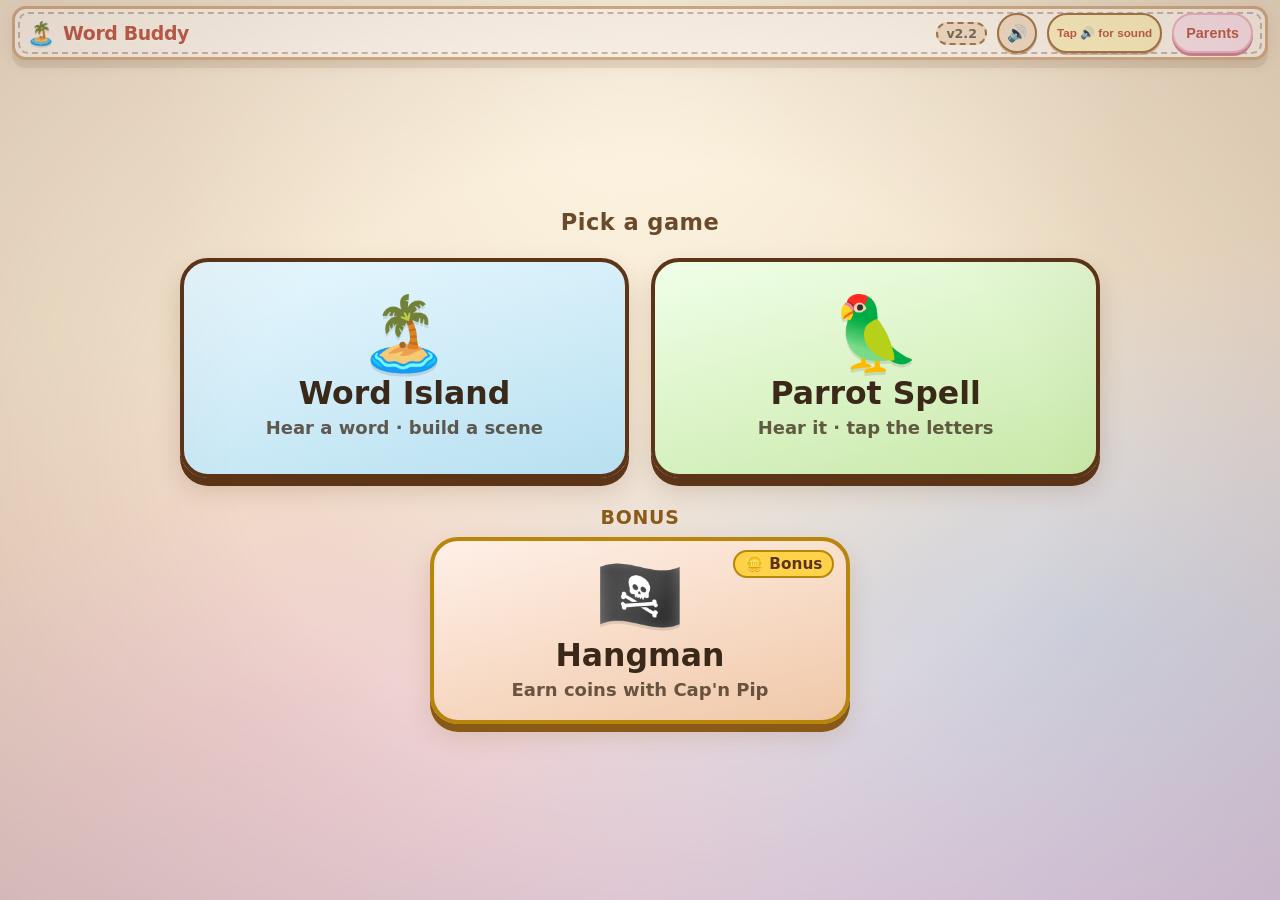
==== commit 0976e179: "Word Buddy v2.2: primary Island+Spell, Hangman bonus coins, per-level reset Island and Parrot Spell " ====
--- a/index.html
+++ b/index.html
@@ -10,12 +10,12 @@
   <meta name="application-name" content="Word Buddy" />
   <meta name="mobile-web-app-capable" content="yes" />
   <!-- Landscape is primary UX; orientation left free for Safari A2HS -->
-  <meta name="description" content="Word Buddy: crafty spelling Hangman, Word Island build-a-scene, and Parrot Spell letter tiles. Savvas myView Grade 1 levels. Landscape-first for iPad. Offline PWA." />
+  <meta name="description" content="Word Buddy: Word Island and Parrot Spell primary games, Hangman bonus coins. Savvas myView Grade 1 levels. Landscape-first for iPad. Offline PWA." />
   <link rel="manifest" href="manifest.webmanifest" />
   <link rel="icon" type="image/png" sizes="192x192" href="icons/icon-192.png" />
   <link rel="apple-touch-icon" href="icons/icon-192.png" />
   <link rel="stylesheet" href="css/style.css" />
-  <title>Word Buddy — Hangman, Word Island &amp; Parrot Spell</title>
+  <title>Word Buddy — Word Island, Parrot Spell &amp; Hangman Bonus</title>
 </head>
 <body>
   <div id="app">
@@ -25,7 +25,7 @@
         <h1>Word Buddy</h1>
       </button>
       <div class="top-meta">
-        <span class="version" title="App version">v2.1</span>
+        <span class="version" title="App version">v2.2</span>
         <button type="button" id="btn-mute" class="mute-btn" aria-pressed="false" aria-label="Mute sound" title="Mute / unmute">🔊</button>
         <button type="button" id="sound-unlock-hint" class="sound-unlock-hint" aria-hidden="false" title="Tap to enable sound">Tap 🔊 for sound</button>
         <button type="button" id="btn-parents" class="linkish" aria-label="Parents: open word list">Parents</button>
@@ -37,12 +37,7 @@
     <main id="screen-home" class="screen" aria-label="Choose a game">
       <div class="home-hero">
         <p class="home-tag">Pick a game</p>
-        <div class="home-games">
-          <button type="button" id="home-hangman" class="home-game-card hangman-card">
-            <span class="home-game-icon" aria-hidden="true">🏴‍☠️</span>
-            <span class="home-game-title">Hangman</span>
-            <span class="home-game-sub">Spell with Cap'n Pip</span>
-          </button>
+        <div class="home-games home-primary">
           <button type="button" id="home-island" class="home-game-card home-island-card">
             <span class="home-game-icon" aria-hidden="true">🏝️</span>
             <span class="home-game-title">Word Island</span>
@@ -54,6 +49,15 @@
             <span class="home-game-sub">Hear it · tap the letters</span>
           </button>
         </div>
+        <div class="home-bonus-wrap">
+          <p class="home-bonus-label">Bonus</p>
+          <button type="button" id="home-hangman" class="home-game-card hangman-card home-bonus-card">
+            <span class="home-bonus-pill" aria-hidden="true">🪙 Bonus</span>
+            <span class="home-game-icon" aria-hidden="true">🏴‍☠️</span>
+            <span class="home-game-title">Hangman</span>
+            <span class="home-game-sub">Earn coins with Cap'n Pip</span>
+          </button>
+        </div>
       </div>
     </main>
 
@@ -72,6 +76,7 @@
       <div class="game-nav">
         <button type="button" id="hangman-back" class="btn secondary small">← Weeks</button>
         <span id="hangman-level-label" class="game-level-label"></span>
+        <span id="hangman-bonus-badge" class="hangman-bonus-badge hidden" aria-live="polite">🪙 0</span>
       </div>
       <div id="confetti-layer" class="confetti-layer" aria-hidden="true"></div>
       <div id="ship-layer" class="ship-layer" aria-hidden="true">
@@ -823,6 +828,7 @@
           <p id="outcome-emoji" class="outcome-emoji hidden" aria-hidden="true">🎉</p>
           <h2 id="outcome-title" class="outcome-title hidden"></h2>
           <p id="outcome-word" class="outcome-word"></p>
+          <p id="outcome-bonus" class="outcome-bonus hidden" aria-live="polite"></p>
           <button type="button" id="btn-speak-us" class="btn-speak-us" aria-label="Hear pronunciation of this word">
             <svg class="speak-us-icon" viewBox="0 0 24 24" width="32" height="32" aria-hidden="true" focusable="false">
               <path fill="currentColor" d="M3.5 9.5v5h3.2L12 19.2V4.8L6.7 9.5H3.5z"/>
@@ -902,7 +908,7 @@
       </div>
     </main>
 
-    <!-- PARROT SPELL (v2.1) -->
+    <!-- PARROT SPELL -->
     <main id="screen-spell" class="screen hidden" aria-label="Parrot Spell">
       <div class="game-nav">
         <button type="button" id="spell-back-map" class="btn secondary small">← Weeks</button>
@@ -1027,7 +1033,11 @@
             <button type="submit" class="btn primary">Add to level</button>
           </div>
         </form>
-        <button type="button" id="btn-reset-progress" class="btn secondary small">Reset level stars</button>
+        <div id="parent-level-status" class="parent-level-status" aria-live="polite"></div>
+        <div class="parents-reset-row">
+          <button type="button" id="btn-reset-one-level" class="btn secondary small">Reset this level</button>
+          <button type="button" id="btn-reset-progress" class="btn secondary small">Reset ALL level stars</button>
+        </div>
       </section>
 
       <h3 class="parents-dict-heading">My word list (Hangman / Parrot Spell “My words”)</h3>
--- a/css/style.css
+++ b/css/style.css
@@ -2455,6 +2455,47 @@
   gap: 1.25rem;
   width: min(920px, 100%);
 }
+.home-games.home-primary {
+  width: min(920px, 100%);
+}
+.home-bonus-wrap {
+  display: flex;
+  flex-direction: column;
+  align-items: center;
+  gap: 0.45rem;
+  width: min(420px, 100%);
+  margin-top: 0.35rem;
+}
+.home-bonus-label {
+  margin: 0;
+  font-size: 1.05rem;
+  font-weight: 900;
+  color: #8A5A18;
+  letter-spacing: 0.04em;
+  text-transform: uppercase;
+}
+.home-game-card.home-bonus-card {
+  position: relative;
+  min-height: 150px;
+  width: 100%;
+  padding: 1rem 0.85rem 1.1rem;
+  background: linear-gradient(165deg, #FFF6D8 0%, #F0D090 100%);
+  border-color: #B8860B;
+  box-shadow: 0 8px 0 #8A5A18, 0 12px 24px rgba(138,90,24,0.18);
+}
+.home-game-card.home-bonus-card:active { box-shadow: 0 4px 0 #8A5A18; }
+.home-bonus-pill {
+  position: absolute;
+  top: 0.55rem;
+  right: 0.65rem;
+  background: #FFD24A;
+  color: #5C3418;
+  border: 2px solid #B8860B;
+  border-radius: 999px;
+  padding: 0.15rem 0.55rem;
+  font-size: 0.85rem;
+  font-weight: 900;
+}
 .home-game-card {
   display: flex;
   flex-direction: column;
@@ -2778,7 +2819,7 @@
 /* ===== v2.1 Parrot Spell ===== */
 .home-game-card.home-spell-card { background: linear-gradient(165deg, #F0FFE8 0%, #C8E8A8 100%); }
 @media (min-width: 641px) {
-  .home-games { grid-template-columns: repeat(3, minmax(0, 1fr)); width: min(1080px, 100%); }
+  .home-games.home-primary { grid-template-columns: 1fr 1fr; width: min(920px, 100%); }
 }
 @media (min-width: 641px) and (max-width: 900px) {
   .home-game-card { min-height: 190px; padding: 1.2rem 0.6rem; }
@@ -3095,3 +3136,57 @@
 @media (orientation: landscape) {
   .polly { width: min(96%, 270px); }
 }
+
+/* ===== v2.2 primary/bonus map + parents reset ===== */
+.map-bonus {
+  display: inline-flex;
+  align-items: center;
+  gap: 1px;
+  margin-top: 2px;
+  padding: 1px 5px;
+  border-radius: 999px;
+  background: #FFE8A0;
+  border: 1.5px solid #C4A030;
+  color: #5C3418;
+  font-size: 0.72rem;
+  font-weight: 900;
+  line-height: 1.2;
+}
+.map-pips .map-pip.pip-island,
+.map-pips .map-pip.pip-spell {
+  width: 11px;
+  height: 11px;
+}
+.hangman-bonus-badge {
+  font-weight: 900;
+  font-size: 0.95rem;
+  color: #5C3418;
+  background: #FFE8A0;
+  border: 2px solid #C4A030;
+  border-radius: 999px;
+  padding: 0.2rem 0.55rem;
+  white-space: nowrap;
+}
+.outcome-bonus {
+  margin: 0.15rem 0 0.35rem;
+  font-size: 1.25rem;
+  font-weight: 900;
+  color: #8A5A18;
+}
+.parent-level-status {
+  margin: 0.65rem 0 0.35rem;
+  padding: 0.55rem 0.7rem;
+  background: #FFF8EE;
+  border: 2px solid #E0C8A0;
+  border-radius: 12px;
+}
+.parent-status-line { margin: 0.15rem 0; color: #5C3418; }
+.parent-status-line.compact { font-size: 0.95rem; }
+.parent-star-pip { font-weight: 800; opacity: 0.55; }
+.parent-star-pip.is-on { opacity: 1; color: #2E6FA8; }
+.parents-reset-row {
+  display: flex;
+  flex-wrap: wrap;
+  gap: 0.5rem;
+  margin-top: 0.5rem;
+}
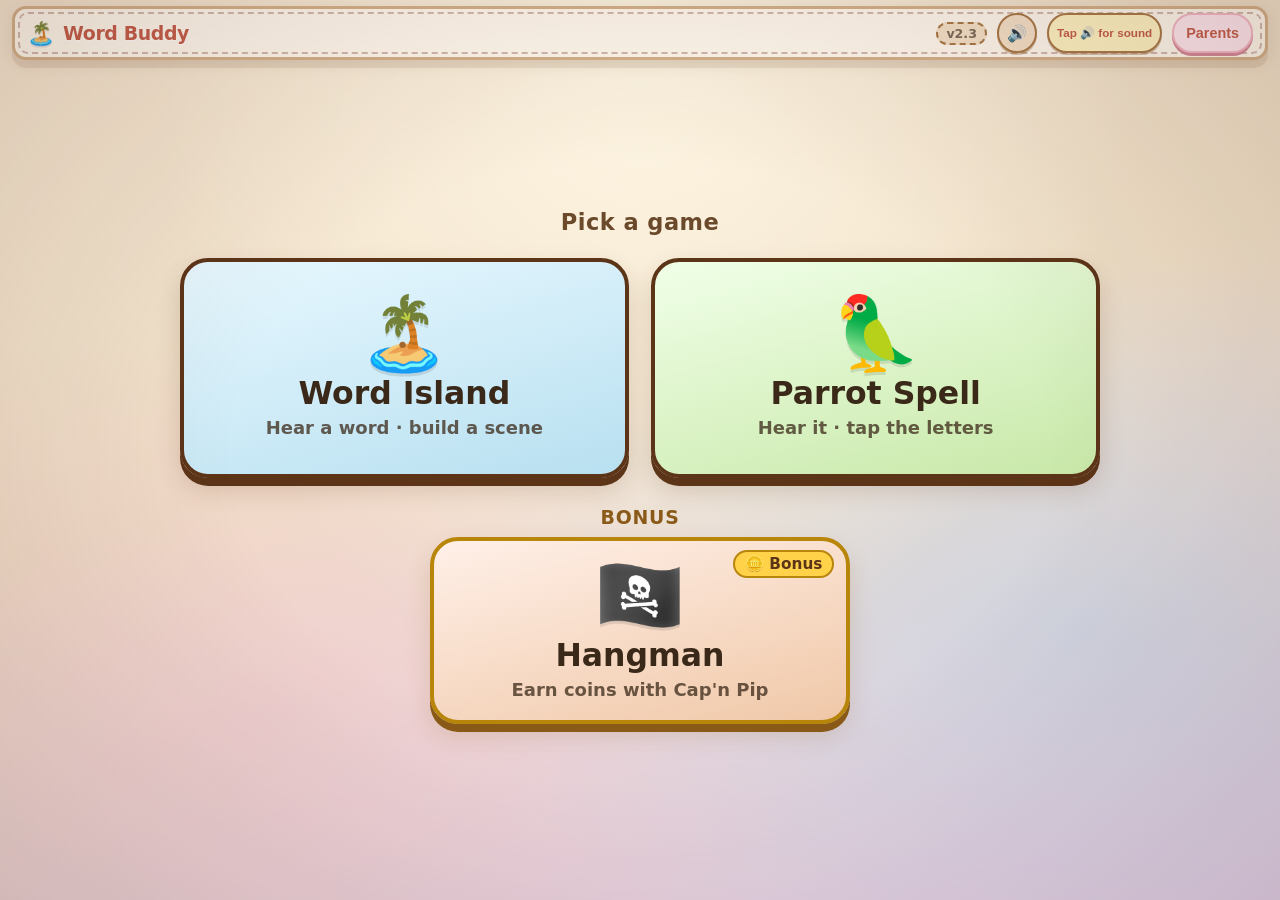
==== commit cf6e657a: "Word Buddy v2.3: recorded word voice (Kokoro-82M af_heart) for all built-in words - audio/words/<key" ====
--- a/index.html
+++ b/index.html
@@ -25,7 +25,7 @@
         <h1>Word Buddy</h1>
       </button>
       <div class="top-meta">
-        <span class="version" title="App version">v2.2</span>
+        <span class="version" title="App version">v2.3</span>
         <button type="button" id="btn-mute" class="mute-btn" aria-pressed="false" aria-label="Mute sound" title="Mute / unmute">🔊</button>
         <button type="button" id="sound-unlock-hint" class="sound-unlock-hint" aria-hidden="false" title="Tap to enable sound">Tap 🔊 for sound</button>
         <button type="button" id="btn-parents" class="linkish" aria-label="Parents: open word list">Parents</button>
@@ -1075,6 +1075,7 @@
       </div>
       </div>
       </div>
+      <p class="hint compact voice-credit">Word voice: Kokoro-82M (Apache-2.0). Words you add yourself use this device’s speech voice.</p>
     </main>
   </div>
 
@@ -1107,6 +1108,7 @@
   </div>
 
   <script src="js/levels-data.js"></script>
+  <script src="js/word-audio.js"></script>
   <script src="js/island.js"></script>
   <script src="js/spell.js"></script>
   <script src="js/app.js"></script>
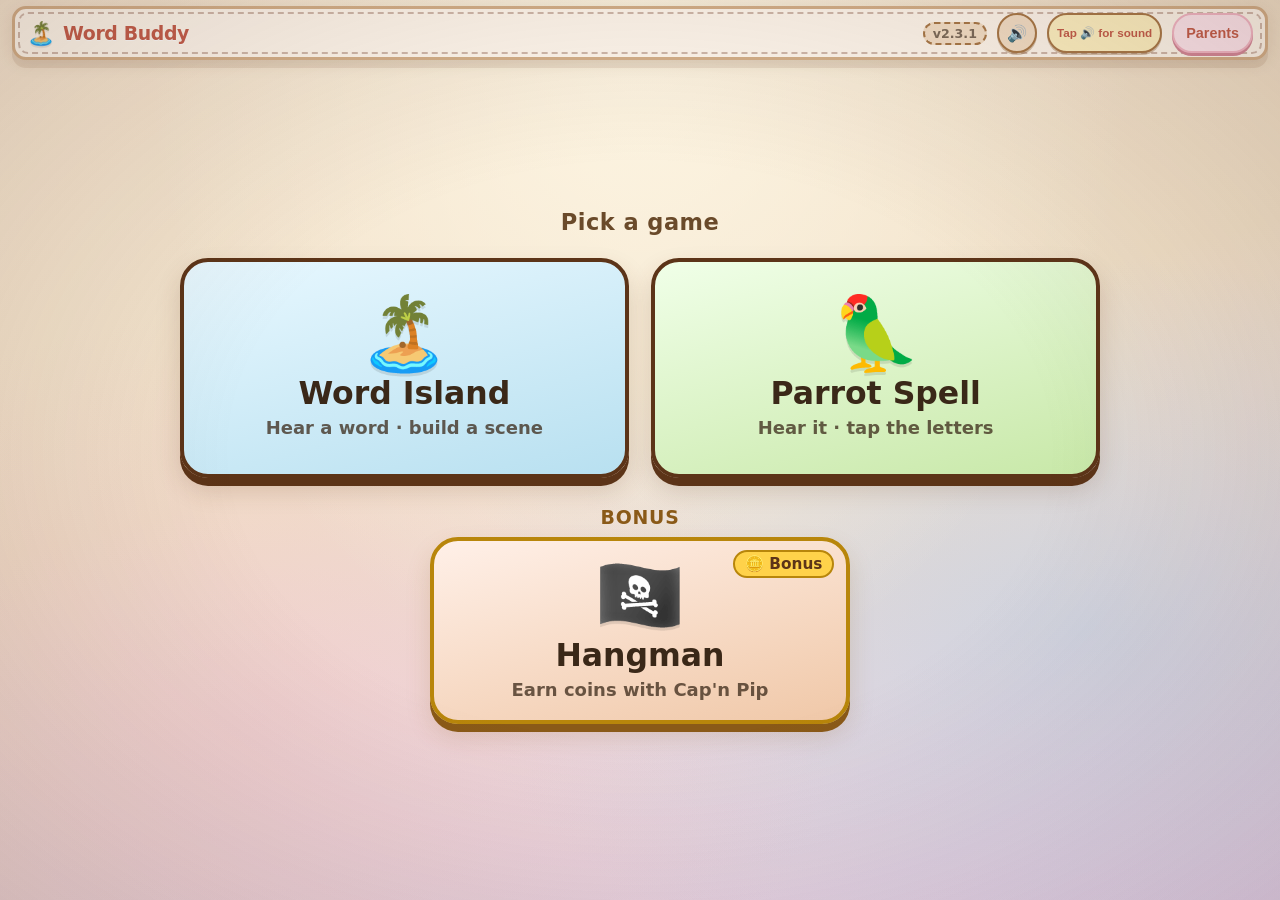
==== commit 0c66ee8c: "Word Buddy v2.3.1: re-record stack, stem, step, store, each; versioned clip URLs - st- words cut at " ====
--- a/index.html
+++ b/index.html
@@ -25,7 +25,7 @@
         <h1>Word Buddy</h1>
       </button>
       <div class="top-meta">
-        <span class="version" title="App version">v2.3</span>
+        <span class="version" title="App version">v2.3.1</span>
         <button type="button" id="btn-mute" class="mute-btn" aria-pressed="false" aria-label="Mute sound" title="Mute / unmute">🔊</button>
         <button type="button" id="sound-unlock-hint" class="sound-unlock-hint" aria-hidden="false" title="Tap to enable sound">Tap 🔊 for sound</button>
         <button type="button" id="btn-parents" class="linkish" aria-label="Parents: open word list">Parents</button>
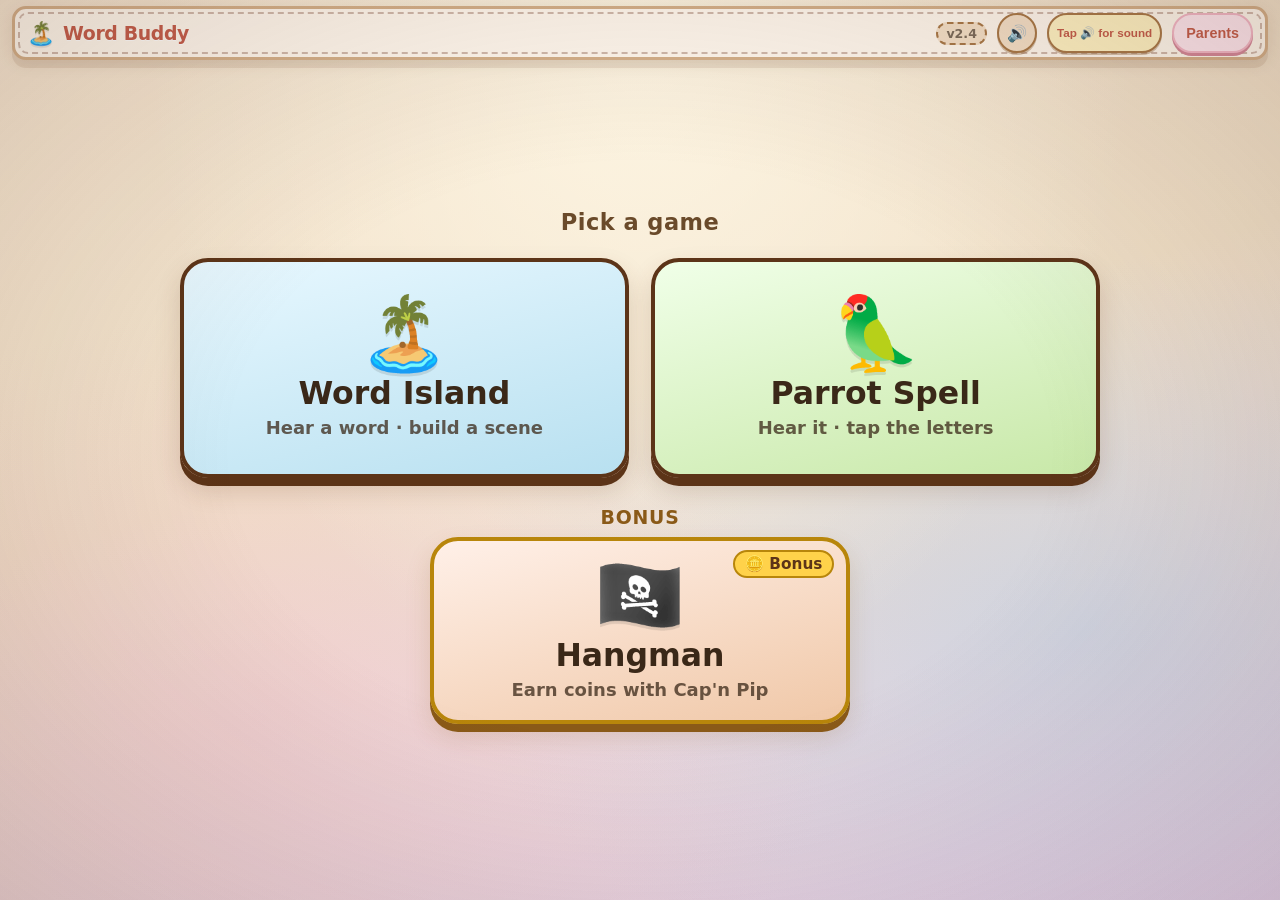
==== commit 396b365d: "Word Buddy v2.4: Word Island = sight words, Parrot Spell = spelling words; working per-game Parents " ====
--- a/index.html
+++ b/index.html
@@ -25,7 +25,7 @@
         <h1>Word Buddy</h1>
       </button>
       <div class="top-meta">
-        <span class="version" title="App version">v2.3.1</span>
+        <span class="version" title="App version">v2.4</span>
         <button type="button" id="btn-mute" class="mute-btn" aria-pressed="false" aria-label="Mute sound" title="Mute / unmute">🔊</button>
         <button type="button" id="sound-unlock-hint" class="sound-unlock-hint" aria-hidden="false" title="Tap to enable sound">Tap 🔊 for sound</button>
         <button type="button" id="btn-parents" class="linkish" aria-label="Parents: open word list">Parents</button>
@@ -1010,19 +1010,29 @@
             <select id="parent-week"></select>
           </label>
         </div>
+        <p class="hint compact">Which list each game uses for the school week. Custom words you add to a level are included in every game.</p>
         <div class="parents-level-row">
-          <span class="toggle-label">Hangman + Island words</span>
-          <div class="mode-toggles" role="group" aria-label="Word types">
-            <button type="button" class="btn small mode-btn" data-mode="both">Both</button>
-            <button type="button" class="btn small mode-btn" data-mode="sight">Sight</button>
-            <button type="button" class="btn small mode-btn" data-mode="spelling">Spelling</button>
+          <span class="toggle-label">Word Island words from</span>
+          <div class="mode-toggles" role="group" aria-label="Word Island word list">
+            <button type="button" class="btn small island-mode-btn" data-islandmode="sight" aria-pressed="false">Sight words</button>
+            <button type="button" class="btn small island-mode-btn" data-islandmode="spelling" aria-pressed="false">Spelling words</button>
+            <button type="button" class="btn small island-mode-btn" data-islandmode="both" aria-pressed="false">Both lists</button>
           </div>
         </div>
         <div class="parents-level-row">
-          <span class="toggle-label">Parrot Spell plays</span>
-          <div class="mode-toggles" role="group" aria-label="Parrot Spell word types">
-            <button type="button" class="btn small spell-mode-btn" data-spellmode="spelling">Spelling words</button>
-            <button type="button" class="btn small spell-mode-btn" data-spellmode="both">Spelling + sight</button>
+          <span class="toggle-label">Parrot Spell words from</span>
+          <div class="mode-toggles" role="group" aria-label="Parrot Spell word list">
+            <button type="button" class="btn small spell-mode-btn" data-spellmode="spelling" aria-pressed="false">Spelling words</button>
+            <button type="button" class="btn small spell-mode-btn" data-spellmode="sight" aria-pressed="false">Sight words</button>
+            <button type="button" class="btn small spell-mode-btn" data-spellmode="both" aria-pressed="false">Both lists</button>
+          </div>
+        </div>
+        <div class="parents-level-row">
+          <span class="toggle-label">Hangman (bonus) words from</span>
+          <div class="mode-toggles" role="group" aria-label="Hangman word list">
+            <button type="button" class="btn small mode-btn" data-mode="sight" aria-pressed="false">Sight words</button>
+            <button type="button" class="btn small mode-btn" data-mode="spelling" aria-pressed="false">Spelling words</button>
+            <button type="button" class="btn small mode-btn" data-mode="both" aria-pressed="false">Both lists</button>
           </div>
         </div>
         <div id="parent-level-words" class="parent-level-words"></div>
--- a/css/style.css
+++ b/css/style.css
@@ -2780,10 +2780,20 @@
   min-width: 9rem;
 }
 .mode-toggles { display: flex; gap: 0.4rem; flex-wrap: wrap; }
-.mode-btn.is-on {
+.mode-btn.is-on,
+.mode-toggles .btn.is-on {
   background: #6BBF6B;
   color: #fff;
   border-color: #3A8F3A;
+}
+/* v2.4: selected word source is obvious (all three game toggles) */
+.mode-toggles .btn.is-on::before { content: "✓ "; }
+.island-empty {
+  font-size: 1.3rem;
+  font-weight: 800;
+  color: #5C3418;
+  text-align: center;
+  padding: 1rem;
 }
 .toggle-label { font-weight: 800; color: #5C3418; }
 .parent-level-words {
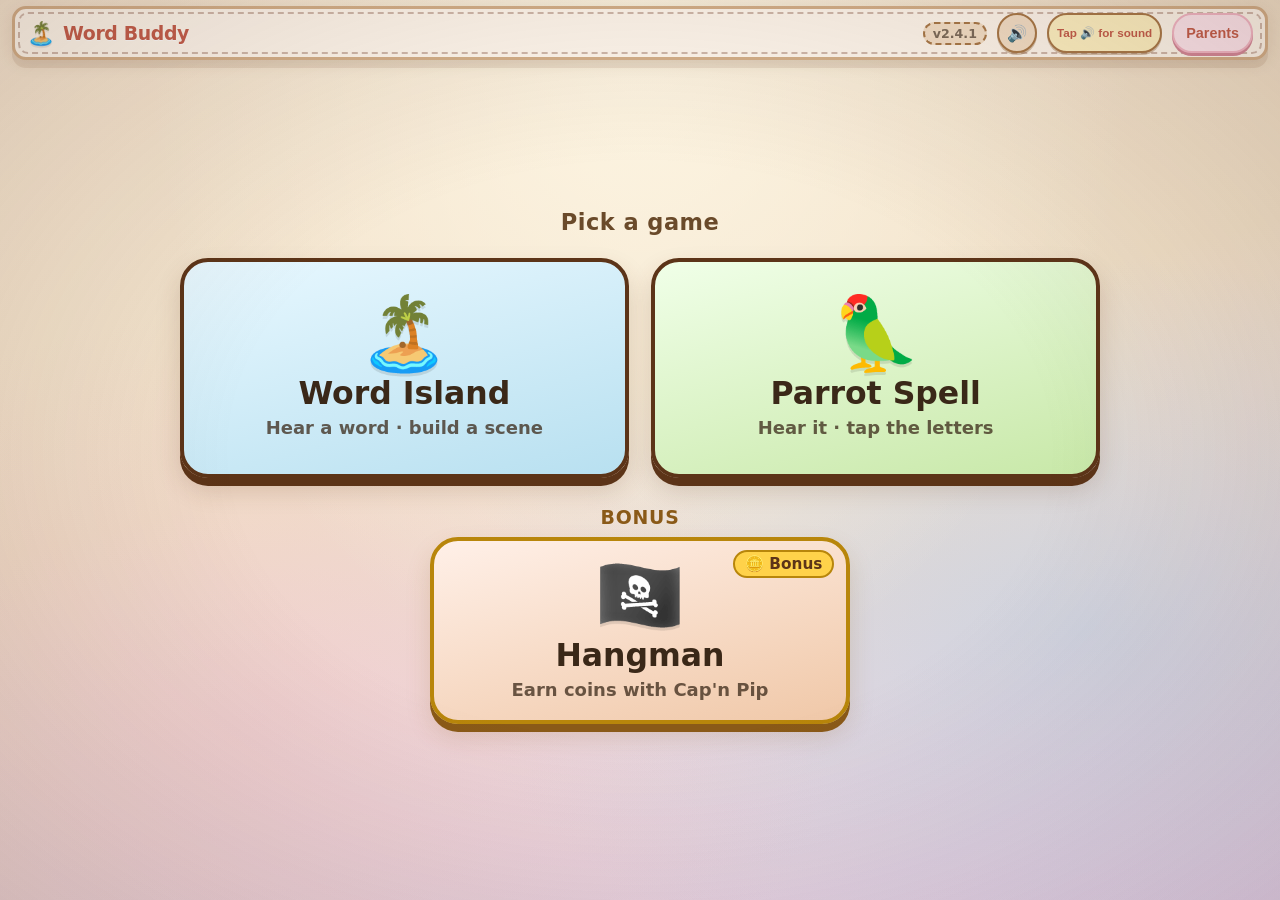
==== commit 181bd666: "Word Buddy v2.4.1: fix dead buttons from a sliced app.js iOS Safari sends Range on asset requests. T" ====
--- a/index.html
+++ b/index.html
@@ -14,8 +14,40 @@
   <link rel="manifest" href="manifest.webmanifest" />
   <link rel="icon" type="image/png" sizes="192x192" href="icons/icon-192.png" />
   <link rel="apple-touch-icon" href="icons/icon-192.png" />
-  <link rel="stylesheet" href="css/style.css" />
+  <link rel="stylesheet" href="css/style.css?v=2.4.1" />
   <title>Word Buddy — Word Island, Parrot Spell &amp; Hangman Bonus</title>
+  <!-- v2.4.1: runs even when a cached app.js is a truncated 206 and fails to parse.
+       Asks a waiting worker to take over, then reloads once so the new shell is used. -->
+  <script>
+  (function () {
+    if (!("serviceWorker" in navigator)) return;
+    var had = false;
+    try { had = !!navigator.serviceWorker.controller; } catch (e) {}
+    var refreshing = false;
+    navigator.serviceWorker.addEventListener("controllerchange", function () {
+      if (!had || refreshing) return;
+      refreshing = true;
+      window.location.reload();
+    });
+    function kick(reg) {
+      if (reg && reg.waiting) {
+        try { reg.waiting.postMessage({ type: "SKIP_WAITING" }); } catch (e2) {}
+      }
+    }
+    window.addEventListener("load", function () {
+      navigator.serviceWorker.register("./sw.js").then(function (reg) {
+        kick(reg);
+        reg.addEventListener("updatefound", function () {
+          var nw = reg.installing;
+          if (!nw) return;
+          nw.addEventListener("statechange", function () {
+            if (nw.state === "installed") kick(reg);
+          });
+        });
+      }).catch(function () {});
+    });
+  })();
+  </script>
 </head>
 <body>
   <div id="app">
@@ -25,7 +57,7 @@
         <h1>Word Buddy</h1>
       </button>
       <div class="top-meta">
-        <span class="version" title="App version">v2.4</span>
+        <span class="version" title="App version">v2.4.1</span>
         <button type="button" id="btn-mute" class="mute-btn" aria-pressed="false" aria-label="Mute sound" title="Mute / unmute">🔊</button>
         <button type="button" id="sound-unlock-hint" class="sound-unlock-hint" aria-hidden="false" title="Tap to enable sound">Tap 🔊 for sound</button>
         <button type="button" id="btn-parents" class="linkish" aria-label="Parents: open word list">Parents</button>
@@ -1117,10 +1149,10 @@
     </div>
   </div>
 
-  <script src="js/levels-data.js"></script>
-  <script src="js/word-audio.js"></script>
-  <script src="js/island.js"></script>
-  <script src="js/spell.js"></script>
-  <script src="js/app.js"></script>
+  <script src="js/levels-data.js?v=2.4.1"></script>
+  <script src="js/word-audio.js?v=2.4.1"></script>
+  <script src="js/island.js?v=2.4.1"></script>
+  <script src="js/spell.js?v=2.4.1"></script>
+  <script src="js/app.js?v=2.4.1"></script>
 </body>
 </html>
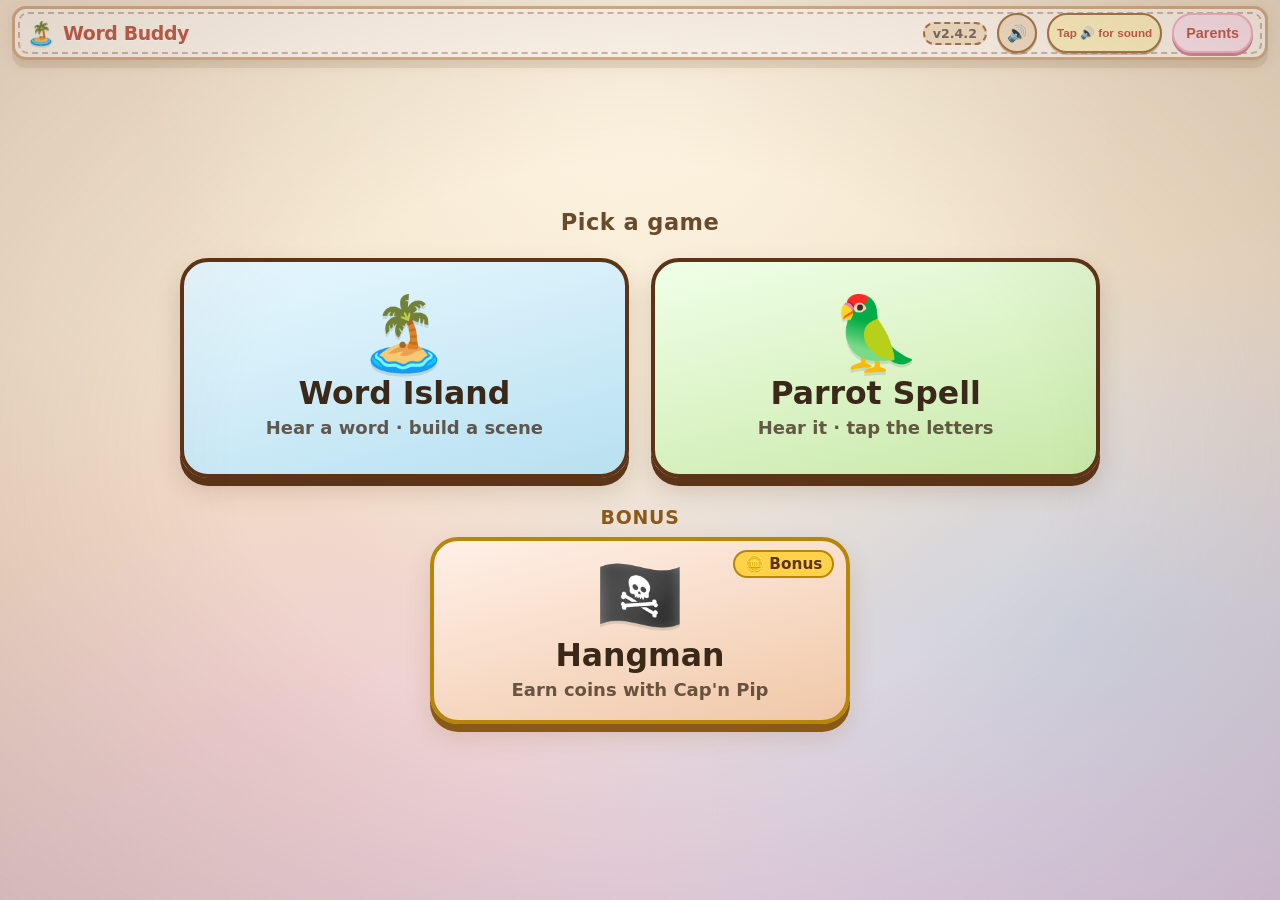
==== commit 42a2037d: "Word Buddy v2.4.2: let iOS play audio again v2.4.1 answered media Range requests with a full 200, wh" ====
--- a/index.html
+++ b/index.html
@@ -14,7 +14,7 @@
   <link rel="manifest" href="manifest.webmanifest" />
   <link rel="icon" type="image/png" sizes="192x192" href="icons/icon-192.png" />
   <link rel="apple-touch-icon" href="icons/icon-192.png" />
-  <link rel="stylesheet" href="css/style.css?v=2.4.1" />
+  <link rel="stylesheet" href="css/style.css?v=2.4.2" />
   <title>Word Buddy — Word Island, Parrot Spell &amp; Hangman Bonus</title>
   <!-- v2.4.1: runs even when a cached app.js is a truncated 206 and fails to parse.
        Asks a waiting worker to take over, then reloads once so the new shell is used. -->
@@ -57,7 +57,7 @@
         <h1>Word Buddy</h1>
       </button>
       <div class="top-meta">
-        <span class="version" title="App version">v2.4.1</span>
+        <span class="version" title="App version">v2.4.2</span>
         <button type="button" id="btn-mute" class="mute-btn" aria-pressed="false" aria-label="Mute sound" title="Mute / unmute">🔊</button>
         <button type="button" id="sound-unlock-hint" class="sound-unlock-hint" aria-hidden="false" title="Tap to enable sound">Tap 🔊 for sound</button>
         <button type="button" id="btn-parents" class="linkish" aria-label="Parents: open word list">Parents</button>
@@ -1149,10 +1149,10 @@
     </div>
   </div>
 
-  <script src="js/levels-data.js?v=2.4.1"></script>
-  <script src="js/word-audio.js?v=2.4.1"></script>
-  <script src="js/island.js?v=2.4.1"></script>
-  <script src="js/spell.js?v=2.4.1"></script>
-  <script src="js/app.js?v=2.4.1"></script>
+  <script src="js/levels-data.js?v=2.4.2"></script>
+  <script src="js/word-audio.js?v=2.4.2"></script>
+  <script src="js/island.js?v=2.4.2"></script>
+  <script src="js/spell.js?v=2.4.2"></script>
+  <script src="js/app.js?v=2.4.2"></script>
 </body>
 </html>
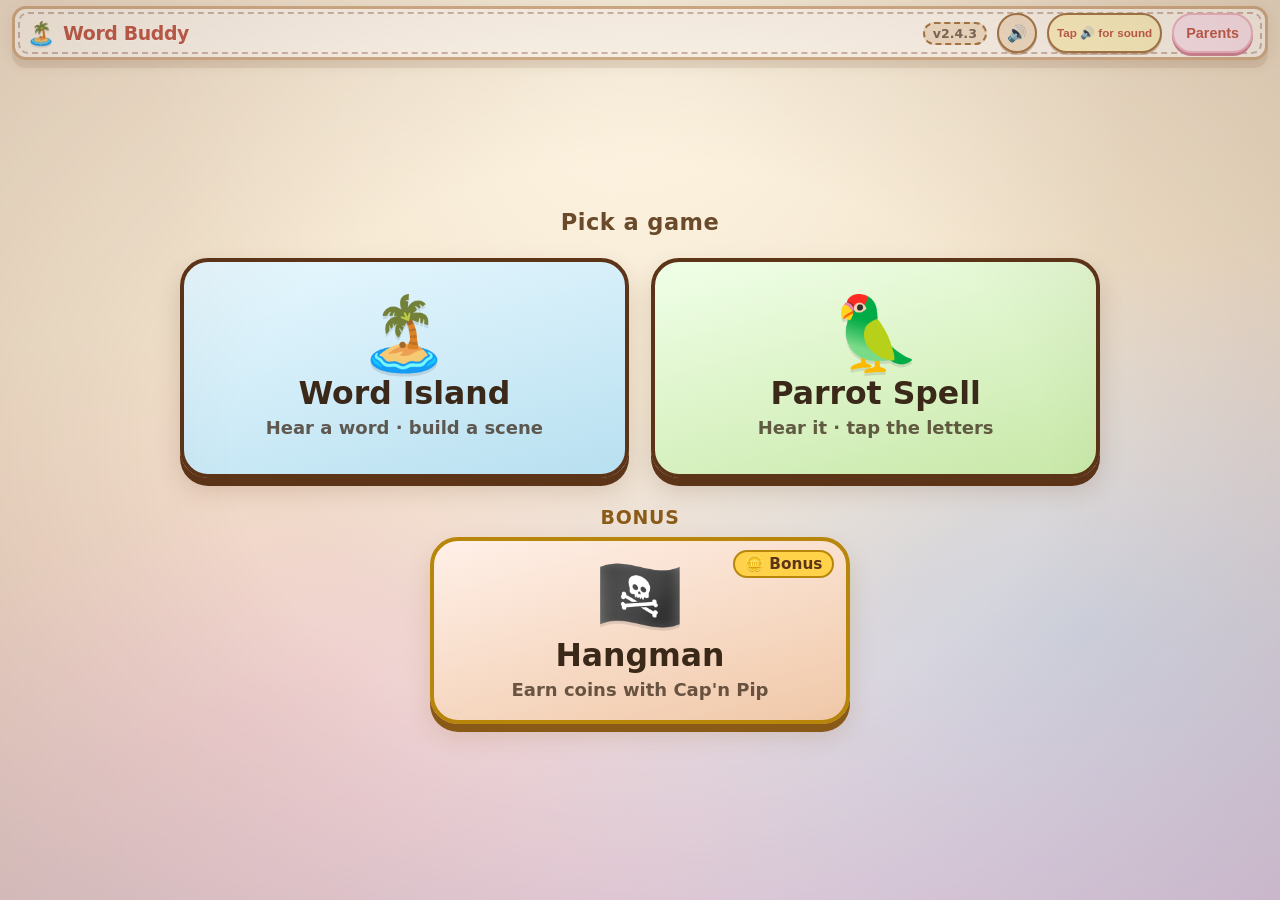
==== commit 2de283d8: "Word Buddy v2.4.3: unlock iPad audio on the real gesture Home-screen playback was still silent after" ====
--- a/index.html
+++ b/index.html
@@ -14,7 +14,7 @@
   <link rel="manifest" href="manifest.webmanifest" />
   <link rel="icon" type="image/png" sizes="192x192" href="icons/icon-192.png" />
   <link rel="apple-touch-icon" href="icons/icon-192.png" />
-  <link rel="stylesheet" href="css/style.css?v=2.4.2" />
+  <link rel="stylesheet" href="css/style.css?v=2.4.3" />
   <title>Word Buddy — Word Island, Parrot Spell &amp; Hangman Bonus</title>
   <!-- v2.4.1: runs even when a cached app.js is a truncated 206 and fails to parse.
        Asks a waiting worker to take over, then reloads once so the new shell is used. -->
@@ -57,7 +57,7 @@
         <h1>Word Buddy</h1>
       </button>
       <div class="top-meta">
-        <span class="version" title="App version">v2.4.2</span>
+        <span class="version" title="App version">v2.4.3</span>
         <button type="button" id="btn-mute" class="mute-btn" aria-pressed="false" aria-label="Mute sound" title="Mute / unmute">🔊</button>
         <button type="button" id="sound-unlock-hint" class="sound-unlock-hint" aria-hidden="false" title="Tap to enable sound">Tap 🔊 for sound</button>
         <button type="button" id="btn-parents" class="linkish" aria-label="Parents: open word list">Parents</button>
@@ -1031,6 +1031,10 @@
         <button type="button" id="btn-back-play" class="btn secondary">← Back to play</button>
       </div>
       <p class="hint">School levels (Savvas myView Grade 1) plus your custom Fry list. Kids play offline — nothing leaves this device.</p>
+      <section class="parents-sound-test" aria-label="Sound test">
+        <button type="button" id="btn-sound-test" class="btn secondary small">Sound test</button>
+        <p id="sound-test-status" class="sound-test-status" aria-live="polite">Plays the word “the” and a blip. If it stays quiet, read this line back.</p>
+      </section>
 
       <section class="parents-levels cardish">
         <h3>School levels</h3>
@@ -1149,10 +1153,10 @@
     </div>
   </div>
 
-  <script src="js/levels-data.js?v=2.4.2"></script>
-  <script src="js/word-audio.js?v=2.4.2"></script>
-  <script src="js/island.js?v=2.4.2"></script>
-  <script src="js/spell.js?v=2.4.2"></script>
-  <script src="js/app.js?v=2.4.2"></script>
+  <script src="js/levels-data.js?v=2.4.3"></script>
+  <script src="js/word-audio.js?v=2.4.3"></script>
+  <script src="js/island.js?v=2.4.3"></script>
+  <script src="js/spell.js?v=2.4.3"></script>
+  <script src="js/app.js?v=2.4.3"></script>
 </body>
 </html>
--- a/css/style.css
+++ b/css/style.css
@@ -3183,6 +3183,15 @@
   font-weight: 900;
   color: #8A5A18;
 }
+.parents-sound-test { margin: 0.35rem 0 0.85rem; }
+.sound-test-status {
+  margin: 0.35rem 0 0;
+  font-size: 0.78rem;
+  line-height: 1.35;
+  white-space: pre-wrap;
+  color: #5C3418;
+  font-family: ui-monospace, SFMono-Regular, Menlo, Consolas, monospace;
+}
 .parent-level-status {
   margin: 0.65rem 0 0.35rem;
   padding: 0.55rem 0.7rem;
